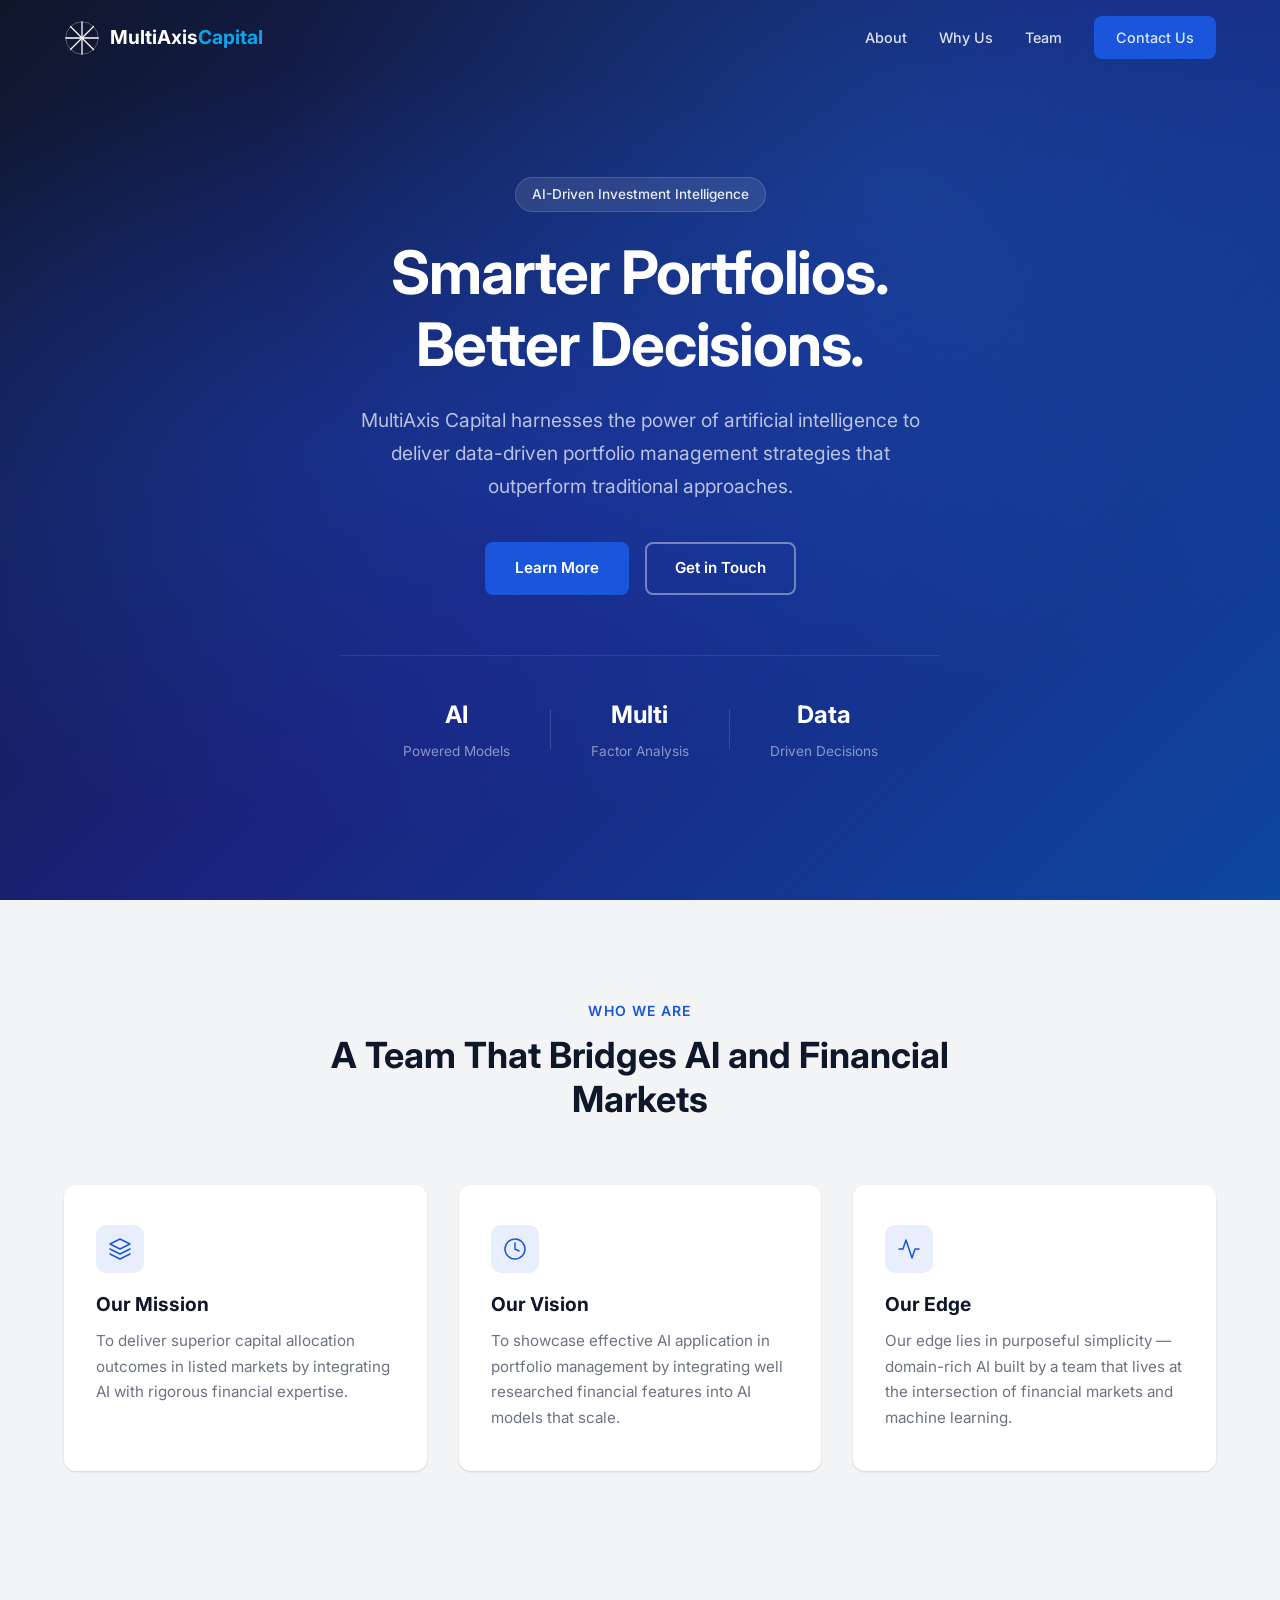
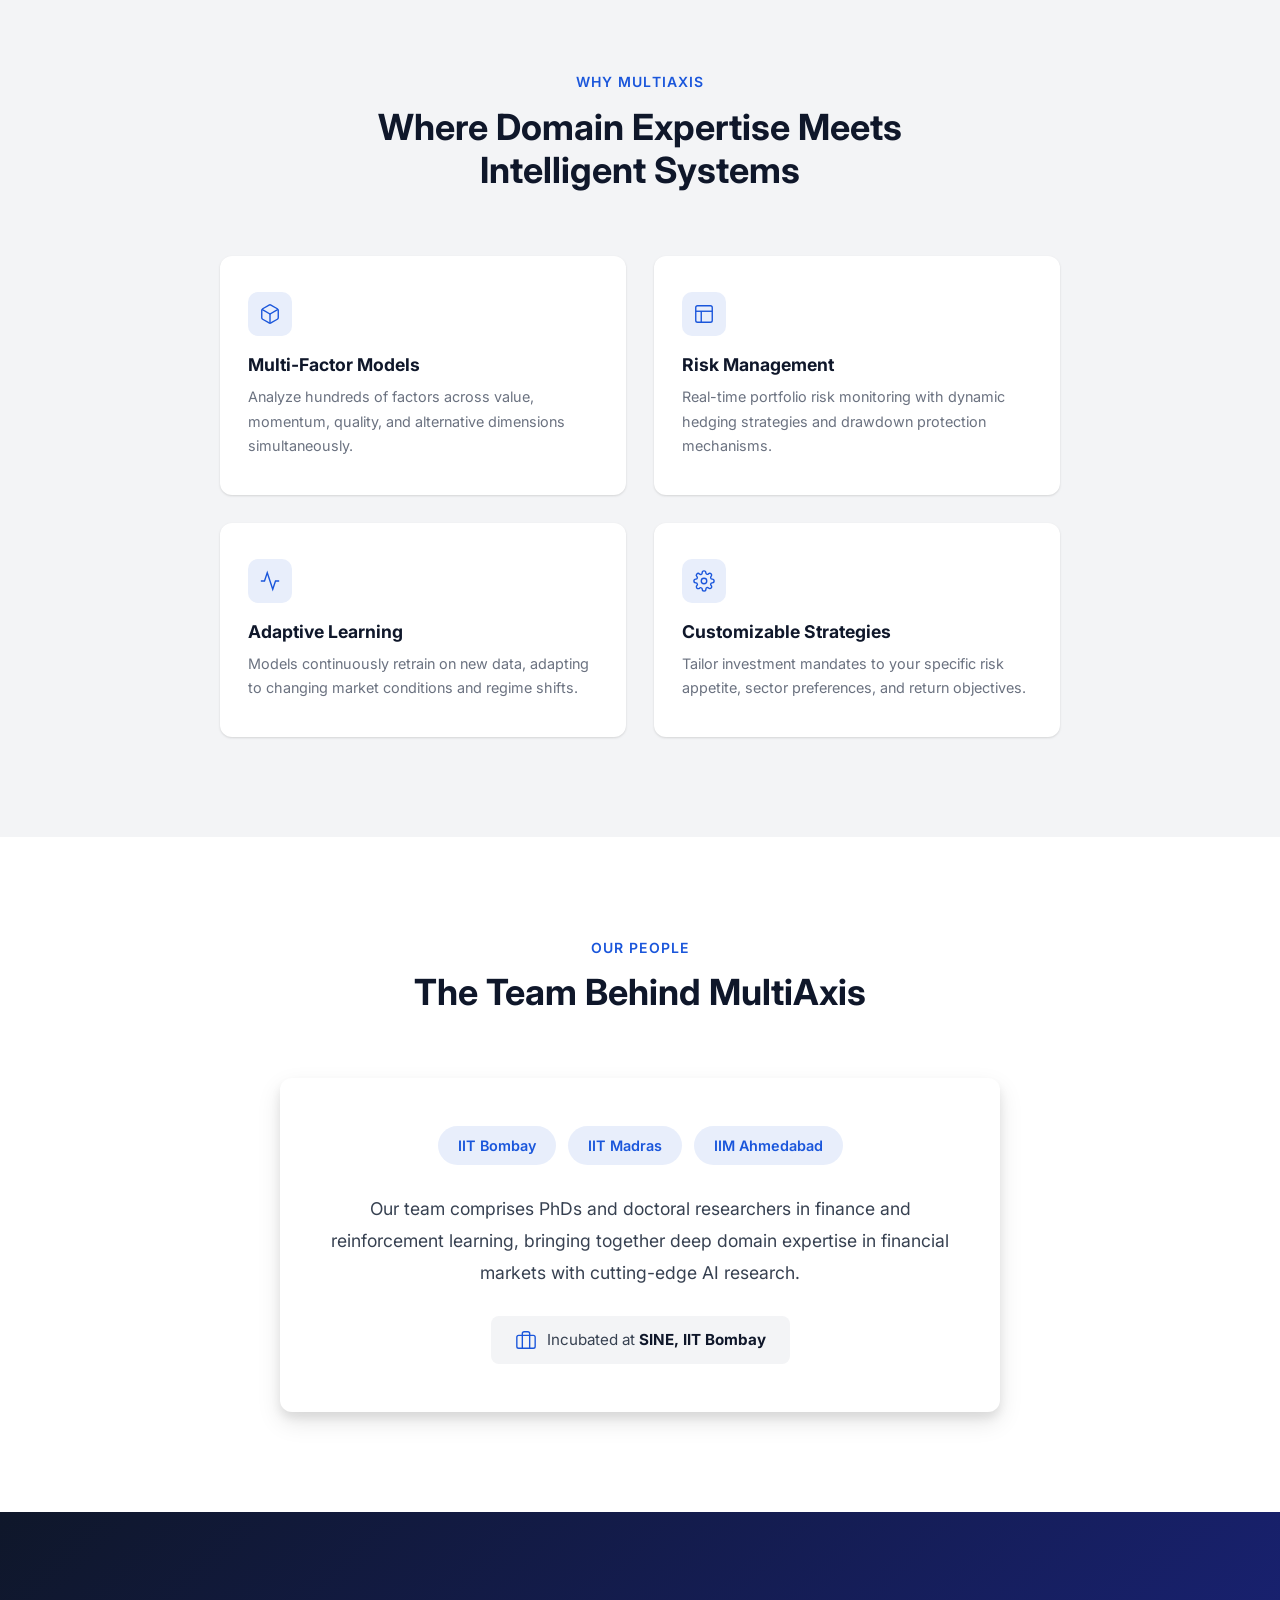
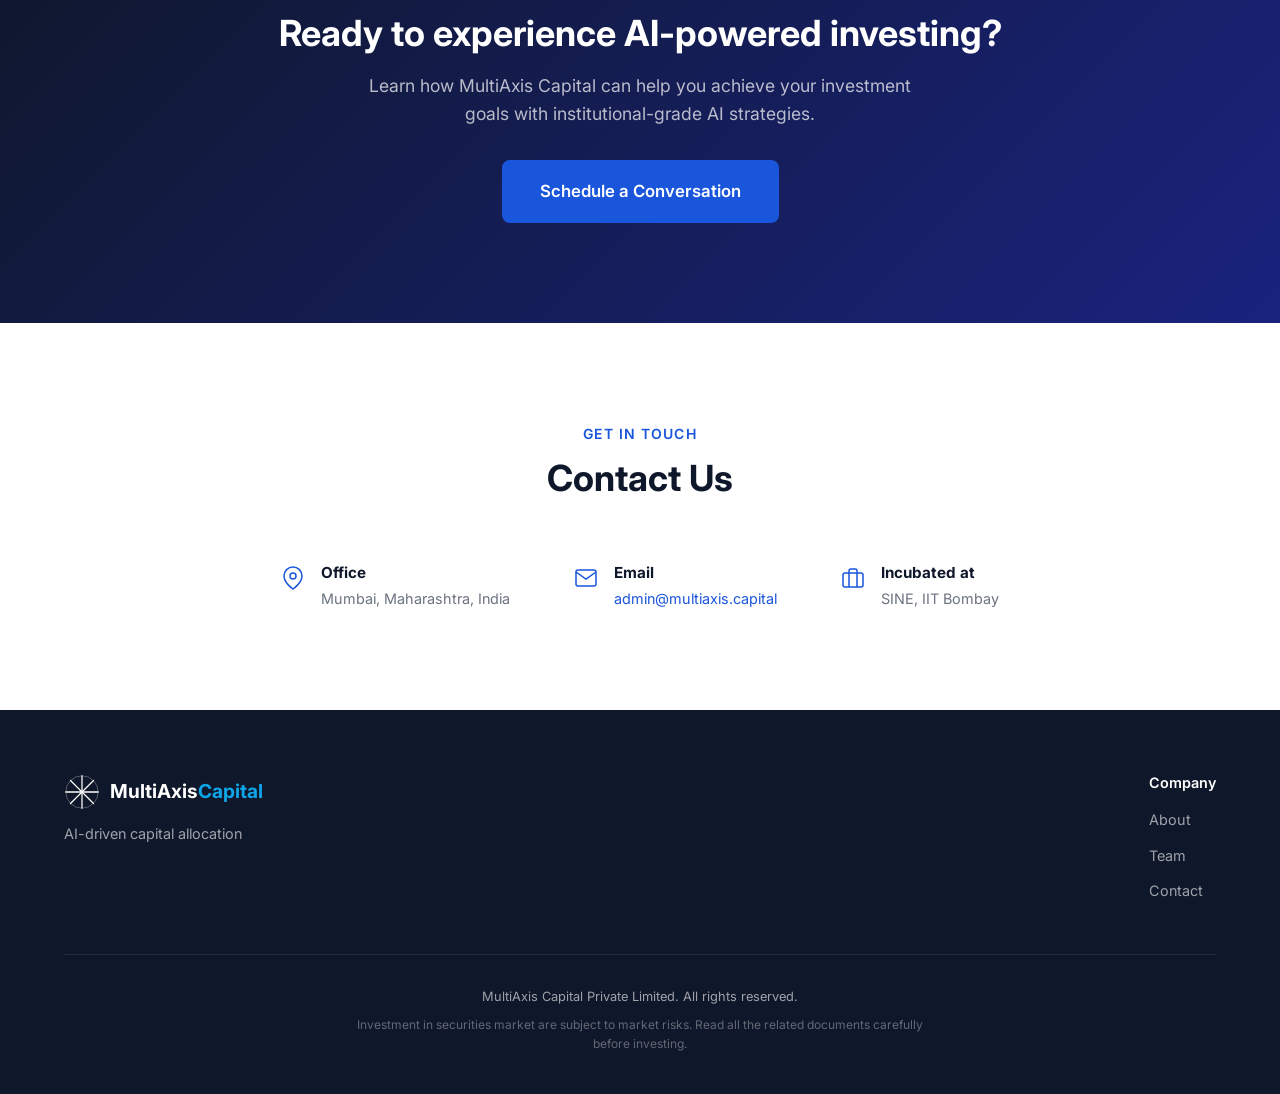
==== index.html @ f328f7ac "Replace M logo icon with axis circle SVG matching company logo" ====
<!DOCTYPE html>
<html lang="en">
<head>
  <meta charset="UTF-8">
  <meta name="viewport" content="width=device-width, initial-scale=1.0">
  <title>MultiAxis Capital | AI-Powered Portfolio Management</title>
  <meta name="description" content="MultiAxis Capital Private Limited - Leveraging artificial intelligence for smarter portfolio management decisions.">
  <link rel="stylesheet" href="styles.css">
  <link rel="preconnect" href="https://fonts.googleapis.com">
  <link rel="preconnect" href="https://fonts.gstatic.com" crossorigin>
  <link href="https://fonts.googleapis.com/css2?family=Inter:wght@300;400;500;600;700&display=swap" rel="stylesheet">
</head>
<body>

  <!-- Navigation -->
  <nav class="navbar" id="navbar">
    <div class="container nav-container">
      <a href="#" class="logo">
        <span class="logo-icon"><svg viewBox="0 0 100 100" xmlns="http://www.w3.org/2000/svg"><circle cx="50" cy="50" r="45" fill="none" stroke="currentColor" stroke-width="2" opacity="0.4"/><line x1="50" y1="5" x2="50" y2="95" stroke="currentColor" stroke-width="3.5" stroke-linecap="round"/><line x1="5" y1="50" x2="95" y2="50" stroke="currentColor" stroke-width="3.5" stroke-linecap="round"/><line x1="18" y1="18" x2="82" y2="82" stroke="currentColor" stroke-width="3.5" stroke-linecap="round"/><line x1="82" y1="18" x2="18" y2="82" stroke="currentColor" stroke-width="3.5" stroke-linecap="round"/></svg></span>
        <span class="logo-text">MultiAxis<span class="logo-accent">Capital</span></span>
      </a>
      <ul class="nav-links" id="nav-links">
        <li><a href="#about">About</a></li>
        <li><a href="#features">Why Us</a></li>
        <li><a href="#team">Team</a></li>
        <li><a href="#contact" class="btn btn-nav">Contact Us</a></li>
      </ul>
      <button class="mobile-toggle" id="mobile-toggle" aria-label="Toggle menu">
        <span></span><span></span><span></span>
      </button>
    </div>
  </nav>

  <!-- Hero Section -->
  <header class="hero">
    <div class="hero-bg"></div>
    <div class="container hero-content">
      <p class="hero-tag">AI-Driven Investment Intelligence</p>
      <h1>Smarter Portfolios.<br>Better Decisions.</h1>
      <p class="hero-subtitle">MultiAxis Capital harnesses the power of artificial intelligence to deliver data-driven portfolio management strategies that outperform traditional approaches.</p>
      <div class="hero-actions">
        <a href="#about" class="btn btn-primary">Learn More</a>
        <a href="#contact" class="btn btn-outline">Get in Touch</a>
      </div>
      <div class="hero-stats">
        <div class="stat">
          <span class="stat-value">AI</span>
          <span class="stat-label">Powered Models</span>
        </div>
        <div class="stat-divider"></div>
        <div class="stat">
          <span class="stat-value">Multi</span>
          <span class="stat-label">Factor Analysis</span>
        </div>
        <div class="stat-divider"></div>
        <div class="stat">
          <span class="stat-value">Data</span>
          <span class="stat-label">Driven Decisions</span>
        </div>
      </div>
    </div>
  </header>

  <!-- About Section -->
  <section class="section about" id="about">
    <div class="container">
      <div class="section-header">
        <p class="section-tag">Who We Are</p>
        <h2>A Team That Bridges AI and Financial Markets</h2>
      </div>
      <div class="about-grid">
        <div class="about-card">
          <div class="about-icon">
            <svg viewBox="0 0 24 24" fill="none" stroke="currentColor" stroke-width="1.5" stroke-linecap="round" stroke-linejoin="round"><path d="M12 2L2 7l10 5 10-5-10-5z"/><path d="M2 17l10 5 10-5"/><path d="M2 12l10 5 10-5"/></svg>
          </div>
          <h3>Our Mission</h3>
          <p>To deliver superior capital allocation outcomes in listed markets by integrating AI with rigorous financial expertise.</p>
        </div>
        <div class="about-card">
          <div class="about-icon">
            <svg viewBox="0 0 24 24" fill="none" stroke="currentColor" stroke-width="1.5" stroke-linecap="round" stroke-linejoin="round"><circle cx="12" cy="12" r="10"/><path d="M12 6v6l4 2"/></svg>
          </div>
          <h3>Our Vision</h3>
          <p>To showcase effective AI application in portfolio management by integrating well researched financial features into AI models that scale.</p>
        </div>
        <div class="about-card">
          <div class="about-icon">
            <svg viewBox="0 0 24 24" fill="none" stroke="currentColor" stroke-width="1.5" stroke-linecap="round" stroke-linejoin="round"><path d="M22 12h-4l-3 9L9 3l-3 9H2"/></svg>
          </div>
          <h3>Our Edge</h3>
          <p>Our edge lies in purposeful simplicity — domain-rich AI built by a team that lives at the intersection of financial markets and machine learning.</p>
        </div>
      </div>
    </div>
  </section>


  <!-- Features Section -->
  <section class="section features" id="features">
    <div class="container">
      <div class="section-header">
        <p class="section-tag">Why MultiAxis</p>
        <h2>Where Domain Expertise Meets Intelligent Systems</h2>
      </div>
      <div class="features-grid">
        <div class="feature-card">
          <div class="feature-icon">
            <svg viewBox="0 0 24 24" fill="none" stroke="currentColor" stroke-width="1.5"><path d="M21 16V8a2 2 0 00-1-1.73l-7-4a2 2 0 00-2 0l-7 4A2 2 0 003 8v8a2 2 0 001 1.73l7 4a2 2 0 002 0l7-4A2 2 0 0021 16z"/><polyline points="3.27 6.96 12 12.01 20.73 6.96"/><line x1="12" y1="22.08" x2="12" y2="12"/></svg>
          </div>
          <h3>Multi-Factor Models</h3>
          <p>Analyze hundreds of factors across value, momentum, quality, and alternative dimensions simultaneously.</p>
        </div>
        <div class="feature-card">
          <div class="feature-icon">
            <svg viewBox="0 0 24 24" fill="none" stroke="currentColor" stroke-width="1.5"><rect x="3" y="3" width="18" height="18" rx="2" ry="2"/><line x1="3" y1="9" x2="21" y2="9"/><line x1="9" y1="21" x2="9" y2="9"/></svg>
          </div>
          <h3>Risk Management</h3>
          <p>Real-time portfolio risk monitoring with dynamic hedging strategies and drawdown protection mechanisms.</p>
        </div>
        <div class="feature-card">
          <div class="feature-icon">
            <svg viewBox="0 0 24 24" fill="none" stroke="currentColor" stroke-width="1.5"><polyline points="22 12 18 12 15 21 9 3 6 12 2 12"/></svg>
          </div>
          <h3>Adaptive Learning</h3>
          <p>Models continuously retrain on new data, adapting to changing market conditions and regime shifts.</p>
        </div>
        <div class="feature-card">
          <div class="feature-icon">
            <svg viewBox="0 0 24 24" fill="none" stroke="currentColor" stroke-width="1.5"><circle cx="12" cy="12" r="3"/><path d="M19.4 15a1.65 1.65 0 00.33 1.82l.06.06a2 2 0 010 2.83 2 2 0 01-2.83 0l-.06-.06a1.65 1.65 0 00-1.82-.33 1.65 1.65 0 00-1 1.51V21a2 2 0 01-4 0v-.09A1.65 1.65 0 009 19.4a1.65 1.65 0 00-1.82.33l-.06.06a2 2 0 01-2.83 0 2 2 0 010-2.83l.06-.06A1.65 1.65 0 004.68 15a1.65 1.65 0 00-1.51-1H3a2 2 0 010-4h.09A1.65 1.65 0 004.6 9a1.65 1.65 0 00-.33-1.82l-.06-.06a2 2 0 012.83-2.83l.06.06A1.65 1.65 0 009 4.68a1.65 1.65 0 001-1.51V3a2 2 0 014 0v.09a1.65 1.65 0 001 1.51 1.65 1.65 0 001.82-.33l.06-.06a2 2 0 012.83 2.83l-.06.06A1.65 1.65 0 0019.4 9a1.65 1.65 0 001.51 1H21a2 2 0 010 4h-.09a1.65 1.65 0 00-1.51 1z"/></svg>
          </div>
          <h3>Customizable Strategies</h3>
          <p>Tailor investment mandates to your specific risk appetite, sector preferences, and return objectives.</p>
        </div>
      </div>
    </div>
  </section>

  <!-- Team Section -->
  <section class="section team" id="team">
    <div class="container">
      <div class="section-header">
        <p class="section-tag">Our People</p>
        <h2>The Team Behind MultiAxis</h2>
      </div>
      <div class="team-summary">
        <div class="team-summary-card">
          <div class="team-badges">
            <span class="badge">IIT Bombay</span>
            <span class="badge">IIT Madras</span>
            <span class="badge">IIM Ahmedabad</span>
          </div>
          <p class="team-summary-text">Our team comprises PhDs and doctoral researchers in finance and reinforcement learning, bringing together deep domain expertise in financial markets with cutting-edge AI research.</p>
          <div class="team-incubation">
            <svg viewBox="0 0 24 24" fill="none" stroke="currentColor" stroke-width="1.5" stroke-linecap="round" stroke-linejoin="round"><rect x="2" y="7" width="20" height="14" rx="2" ry="2"/><path d="M16 21V5a2 2 0 00-2-2h-4a2 2 0 00-2 2v16"/></svg>
            <span>Incubated at <strong>SINE, IIT Bombay</strong></span>
          </div>
        </div>
      </div>
    </div>
  </section>

  <!-- CTA Section -->
  <section class="section cta">
    <div class="container">
      <div class="cta-content">
        <h2>Ready to experience AI-powered investing?</h2>
        <p>Learn how MultiAxis Capital can help you achieve your investment goals with institutional-grade AI strategies.</p>
        <a href="#contact" class="btn btn-primary btn-lg">Schedule a Conversation</a>
      </div>
    </div>
  </section>

  <!-- Contact Section -->
  <section class="section contact" id="contact">
    <div class="container">
      <div class="section-header">
        <p class="section-tag">Get in Touch</p>
        <h2>Contact Us</h2>
      </div>
      <div class="contact-info-centered">
          <div class="contact-item">
            <svg viewBox="0 0 24 24" fill="none" stroke="currentColor" stroke-width="1.5"><path d="M21 10c0 7-9 13-9 13s-9-6-9-13a9 9 0 0118 0z"/><circle cx="12" cy="10" r="3"/></svg>
            <div>
              <h4>Office</h4>
              <p>Mumbai, Maharashtra, India</p>
            </div>
          </div>
          <div class="contact-item">
            <svg viewBox="0 0 24 24" fill="none" stroke="currentColor" stroke-width="1.5"><path d="M4 4h16c1.1 0 2 .9 2 2v12c0 1.1-.9 2-2 2H4c-1.1 0-2-.9-2-2V6c0-1.1.9-2 2-2z"/><polyline points="22,6 12,13 2,6"/></svg>
            <div>
              <h4>Email</h4>
              <p><a href="mailto:admin@multiaxis.capital">admin@multiaxis.capital</a></p>
            </div>
          </div>
          <div class="contact-item">
            <svg viewBox="0 0 24 24" fill="none" stroke="currentColor" stroke-width="1.5"><rect x="2" y="7" width="20" height="14" rx="2" ry="2"/><path d="M16 21V5a2 2 0 00-2-2h-4a2 2 0 00-2 2v16"/></svg>
            <div>
              <h4>Incubated at</h4>
              <p>SINE, IIT Bombay</p>
            </div>
          </div>
      </div>
    </div>
  </section>

  <!-- Footer -->
  <footer class="footer">
    <div class="container">
      <div class="footer-top">
        <div class="footer-brand">
          <a href="#" class="logo">
            <span class="logo-icon"><svg viewBox="0 0 100 100" xmlns="http://www.w3.org/2000/svg"><circle cx="50" cy="50" r="45" fill="none" stroke="currentColor" stroke-width="2" opacity="0.4"/><line x1="50" y1="5" x2="50" y2="95" stroke="currentColor" stroke-width="3.5" stroke-linecap="round"/><line x1="5" y1="50" x2="95" y2="50" stroke="currentColor" stroke-width="3.5" stroke-linecap="round"/><line x1="18" y1="18" x2="82" y2="82" stroke="currentColor" stroke-width="3.5" stroke-linecap="round"/><line x1="82" y1="18" x2="18" y2="82" stroke="currentColor" stroke-width="3.5" stroke-linecap="round"/></svg></span>
            <span class="logo-text">MultiAxis<span class="logo-accent">Capital</span></span>
          </a>
          <p>AI-driven capital allocation</p>
        </div>
        <div class="footer-links">
          <div class="footer-col">
            <h4>Company</h4>
            <ul>
              <li><a href="#about">About</a></li>
              <li><a href="#team">Team</a></li>
              <li><a href="#contact">Contact</a></li>
            </ul>
          </div>
        </div>
      </div>
      <div class="footer-bottom">
        <p>MultiAxis Capital Private Limited. All rights reserved.</p>
        <p class="disclaimer">Investment in securities market are subject to market risks. Read all the related documents carefully before investing.</p>
      </div>
    </div>
  </footer>

  <script src="script.js"></script>
</body>
</html>
---- styles.css ----
/* ===== Reset & Base ===== */
*, *::before, *::after {
  margin: 0;
  padding: 0;
  box-sizing: border-box;
}

:root {
  --primary: #1a56db;
  --primary-dark: #1240a8;
  --primary-light: #e8eefb;
  --accent: #0ea5e9;
  --dark: #0f172a;
  --dark-2: #1e293b;
  --gray-900: #111827;
  --gray-700: #374151;
  --gray-500: #6b7280;
  --gray-300: #d1d5db;
  --gray-100: #f3f4f6;
  --white: #ffffff;
  --font: 'Inter', -apple-system, BlinkMacSystemFont, sans-serif;
  --radius: 12px;
  --radius-sm: 8px;
  --shadow: 0 1px 3px rgba(0,0,0,0.08), 0 1px 2px rgba(0,0,0,0.06);
  --shadow-md: 0 4px 6px rgba(0,0,0,0.07), 0 2px 4px rgba(0,0,0,0.06);
  --shadow-lg: 0 10px 25px rgba(0,0,0,0.1), 0 6px 10px rgba(0,0,0,0.08);
  --transition: 0.3s ease;
}

html {
  scroll-behavior: smooth;
  scroll-padding-top: 80px;
}

body {
  font-family: var(--font);
  color: var(--gray-700);
  line-height: 1.6;
  background: var(--white);
  -webkit-font-smoothing: antialiased;
}

h1, h2, h3, h4 {
  color: var(--dark);
  line-height: 1.2;
  font-weight: 700;
}

a {
  text-decoration: none;
  color: inherit;
}

img {
  max-width: 100%;
  display: block;
}

/* ===== Layout ===== */
.container {
  max-width: 1200px;
  margin: 0 auto;
  padding: 0 24px;
}

.section {
  padding: 100px 0;
}

.section-header {
  text-align: center;
  max-width: 640px;
  margin: 0 auto 64px;
}

.section-tag {
  font-size: 0.875rem;
  font-weight: 600;
  color: var(--primary);
  text-transform: uppercase;
  letter-spacing: 0.08em;
  margin-bottom: 12px;
}

.section-header h2 {
  font-size: 2.25rem;
  margin-bottom: 16px;
}

.section-desc {
  color: var(--gray-500);
  font-size: 1.1rem;
}

/* ===== Buttons ===== */
.btn {
  display: inline-flex;
  align-items: center;
  justify-content: center;
  padding: 12px 28px;
  font-size: 0.95rem;
  font-weight: 600;
  border-radius: var(--radius-sm);
  border: 2px solid transparent;
  cursor: pointer;
  transition: var(--transition);
  font-family: var(--font);
}

.btn-primary {
  background: var(--primary);
  color: var(--white);
  border-color: var(--primary);
}

.btn-primary:hover {
  background: var(--primary-dark);
  border-color: var(--primary-dark);
  transform: translateY(-1px);
  box-shadow: var(--shadow-md);
}

.btn-outline {
  background: transparent;
  color: var(--white);
  border-color: rgba(255,255,255,0.4);
}

.btn-outline:hover {
  background: rgba(255,255,255,0.1);
  border-color: var(--white);
}

.btn-nav {
  padding: 8px 20px;
  background: var(--primary);
  color: var(--white);
  border-radius: var(--radius-sm);
}

.btn-nav:hover {
  background: var(--primary-dark);
}

.btn-lg {
  padding: 16px 36px;
  font-size: 1.05rem;
}

.btn-full {
  width: 100%;
}

/* ===== Navbar ===== */
.navbar {
  position: fixed;
  top: 0;
  left: 0;
  right: 0;
  z-index: 1000;
  padding: 16px 0;
  transition: var(--transition);
  background: transparent;
}

.navbar.scrolled {
  background: rgba(255,255,255,0.95);
  backdrop-filter: blur(12px);
  box-shadow: var(--shadow);
  padding: 12px 0;
}

.nav-container {
  display: flex;
  align-items: center;
  justify-content: space-between;
}

.logo {
  display: flex;
  align-items: center;
  gap: 10px;
  font-weight: 700;
  font-size: 1.2rem;
}

.logo-icon {
  display: flex;
  align-items: center;
  justify-content: center;
  width: 36px;
  height: 36px;
  color: var(--white);
}

.logo-icon svg {
  width: 100%;
  height: 100%;
}

.logo-text {
  color: var(--white);
}

.logo-accent {
  color: var(--accent);
}

.navbar.scrolled .logo-text {
  color: var(--dark);
}

.nav-links {
  display: flex;
  align-items: center;
  list-style: none;
  gap: 32px;
}

.nav-links a {
  font-size: 0.9rem;
  font-weight: 500;
  color: rgba(255,255,255,0.85);
  transition: var(--transition);
}

.nav-links a:hover {
  color: var(--white);
}

.navbar.scrolled .nav-links a {
  color: var(--gray-700);
}

.navbar.scrolled .nav-links a:hover {
  color: var(--dark);
}

.navbar.scrolled .nav-links .btn-nav {
  color: var(--white);
}

.mobile-toggle {
  display: none;
  flex-direction: column;
  gap: 5px;
  background: none;
  border: none;
  cursor: pointer;
  padding: 4px;
}

.mobile-toggle span {
  display: block;
  width: 24px;
  height: 2px;
  background: var(--white);
  border-radius: 2px;
  transition: var(--transition);
}

.navbar.scrolled .mobile-toggle span {
  background: var(--dark);
}

/* ===== Hero ===== */
.hero {
  position: relative;
  min-height: 100vh;
  display: flex;
  align-items: center;
  padding: 120px 0 80px;
  overflow: hidden;
}

.hero-bg {
  position: absolute;
  inset: 0;
  background: linear-gradient(135deg, var(--dark) 0%, #1a237e 50%, #0d47a1 100%);
  z-index: -2;
}

.hero-bg::after {
  content: '';
  position: absolute;
  inset: 0;
  background: radial-gradient(ellipse at 30% 50%, rgba(26,86,219,0.3) 0%, transparent 60%),
              radial-gradient(ellipse at 70% 20%, rgba(14,165,233,0.2) 0%, transparent 50%);
}

.hero-content {
  position: relative;
  text-align: center;
  max-width: 800px;
  margin: 0 auto;
}

.hero-tag {
  display: inline-block;
  padding: 6px 16px;
  background: rgba(255,255,255,0.1);
  border: 1px solid rgba(255,255,255,0.15);
  border-radius: 999px;
  font-size: 0.85rem;
  font-weight: 500;
  color: rgba(255,255,255,0.9);
  margin-bottom: 24px;
  backdrop-filter: blur(4px);
}

.hero h1 {
  font-size: 3.75rem;
  color: var(--white);
  margin-bottom: 24px;
  letter-spacing: -0.02em;
}

.hero-subtitle {
  font-size: 1.2rem;
  color: rgba(255,255,255,0.7);
  max-width: 600px;
  margin: 0 auto 40px;
  line-height: 1.7;
}

.hero-actions {
  display: flex;
  gap: 16px;
  justify-content: center;
  margin-bottom: 60px;
}

.hero-stats {
  display: flex;
  align-items: center;
  justify-content: center;
  gap: 40px;
  padding-top: 40px;
  border-top: 1px solid rgba(255,255,255,0.1);
}

.stat {
  text-align: center;
}

.stat-value {
  display: block;
  font-size: 1.5rem;
  font-weight: 700;
  color: var(--white);
  margin-bottom: 4px;
}

.stat-label {
  font-size: 0.85rem;
  color: rgba(255,255,255,0.5);
}

.stat-divider {
  width: 1px;
  height: 40px;
  background: rgba(255,255,255,0.15);
}

/* ===== About ===== */
.about {
  background: var(--gray-100);
}

.about-grid {
  display: grid;
  grid-template-columns: repeat(3, 1fr);
  gap: 32px;
}

.about-card {
  background: var(--white);
  padding: 40px 32px;
  border-radius: var(--radius);
  box-shadow: var(--shadow);
  transition: var(--transition);
}

.about-card:hover {
  transform: translateY(-4px);
  box-shadow: var(--shadow-lg);
}

.about-icon {
  width: 48px;
  height: 48px;
  display: flex;
  align-items: center;
  justify-content: center;
  background: var(--primary-light);
  border-radius: 10px;
  margin-bottom: 20px;
}

.about-icon svg {
  width: 24px;
  height: 24px;
  color: var(--primary);
}

.about-card h3 {
  font-size: 1.2rem;
  margin-bottom: 12px;
}

.about-card p {
  color: var(--gray-500);
  font-size: 0.95rem;
  line-height: 1.7;
}

/* ===== Approach ===== */
.approach-steps {
  max-width: 720px;
  margin: 0 auto;
  display: flex;
  flex-direction: column;
  gap: 0;
}

.step {
  display: flex;
  gap: 32px;
  padding: 32px 0;
  border-bottom: 1px solid var(--gray-300);
  align-items: flex-start;
}

.step:last-child {
  border-bottom: none;
}

.step-number {
  font-size: 2.5rem;
  font-weight: 800;
  color: var(--primary-light);
  line-height: 1;
  min-width: 64px;
}

.step-content h3 {
  font-size: 1.2rem;
  margin-bottom: 8px;
}

.step-content p {
  color: var(--gray-500);
  font-size: 0.95rem;
  line-height: 1.7;
}

/* ===== Features ===== */
.features {
  background: var(--gray-100);
}

.features-grid {
  display: grid;
  grid-template-columns: repeat(2, 1fr);
  gap: 28px;
  max-width: 840px;
  margin: 0 auto;
}

.feature-card {
  background: var(--white);
  padding: 36px 28px;
  border-radius: var(--radius);
  box-shadow: var(--shadow);
  transition: var(--transition);
}

.feature-card:hover {
  transform: translateY(-4px);
  box-shadow: var(--shadow-lg);
}

.feature-icon {
  width: 44px;
  height: 44px;
  display: flex;
  align-items: center;
  justify-content: center;
  background: var(--primary-light);
  border-radius: 10px;
  margin-bottom: 18px;
}

.feature-icon svg {
  width: 22px;
  height: 22px;
  color: var(--primary);
}

.feature-card h3 {
  font-size: 1.1rem;
  margin-bottom: 10px;
}

.feature-card p {
  color: var(--gray-500);
  font-size: 0.9rem;
  line-height: 1.7;
}

/* ===== Team ===== */
.team-summary {
  max-width: 720px;
  margin: 0 auto;
}

.team-summary-card {
  background: var(--white);
  padding: 48px 40px;
  border-radius: var(--radius);
  box-shadow: var(--shadow-lg);
  text-align: center;
}

.team-badges {
  display: flex;
  justify-content: center;
  flex-wrap: wrap;
  gap: 12px;
  margin-bottom: 28px;
}

.badge {
  display: inline-block;
  padding: 8px 20px;
  background: var(--primary-light);
  color: var(--primary);
  font-size: 0.9rem;
  font-weight: 600;
  border-radius: 999px;
}

.team-summary-text {
  color: var(--gray-700);
  font-size: 1.1rem;
  line-height: 1.8;
  margin-bottom: 28px;
}

.team-incubation {
  display: inline-flex;
  align-items: center;
  gap: 10px;
  padding: 12px 24px;
  background: var(--gray-100);
  border-radius: var(--radius-sm);
  font-size: 0.95rem;
  color: var(--gray-700);
}

.team-incubation svg {
  width: 22px;
  height: 22px;
  color: var(--primary);
  flex-shrink: 0;
}

.team-incubation strong {
  color: var(--dark);
}

/* ===== CTA ===== */
.cta {
  background: linear-gradient(135deg, var(--dark) 0%, #1a237e 100%);
  text-align: center;
}

.cta-content h2 {
  color: var(--white);
  font-size: 2.25rem;
  margin-bottom: 16px;
}

.cta-content p {
  color: rgba(255,255,255,0.7);
  font-size: 1.1rem;
  max-width: 560px;
  margin: 0 auto 32px;
}

/* ===== Contact ===== */
.contact-info-centered {
  display: flex;
  justify-content: center;
  gap: 64px;
  flex-wrap: wrap;
}

.contact-item {
  display: flex;
  gap: 16px;
  align-items: flex-start;
}

.contact-item svg {
  width: 24px;
  height: 24px;
  color: var(--primary);
  flex-shrink: 0;
  margin-top: 2px;
}

.contact-item h4 {
  font-size: 0.95rem;
  margin-bottom: 4px;
}

.contact-item p {
  color: var(--gray-500);
  font-size: 0.9rem;
}

.contact-item a {
  color: var(--primary);
  transition: var(--transition);
}

.contact-item a:hover {
  color: var(--primary-dark);
}

/* ===== Footer ===== */
.footer {
  background: var(--dark);
  color: rgba(255,255,255,0.6);
  padding: 64px 0 32px;
}

.footer-top {
  display: flex;
  justify-content: space-between;
  padding-bottom: 40px;
  border-bottom: 1px solid rgba(255,255,255,0.08);
  margin-bottom: 32px;
}

.footer-brand {
  max-width: 320px;
}

.footer-brand .logo {
  margin-bottom: 12px;
}

.footer-brand p {
  font-size: 0.9rem;
  line-height: 1.6;
}

.footer-links {
  display: flex;
  gap: 64px;
}

.footer-col h4 {
  color: var(--white);
  font-size: 0.9rem;
  font-weight: 600;
  margin-bottom: 16px;
}

.footer-col ul {
  list-style: none;
}

.footer-col li {
  margin-bottom: 10px;
}

.footer-col a {
  font-size: 0.9rem;
  transition: var(--transition);
}

.footer-col a:hover {
  color: var(--white);
}

.footer-bottom {
  text-align: center;
  font-size: 0.8rem;
}

.footer-bottom p {
  margin-bottom: 8px;
}

.disclaimer {
  color: rgba(255,255,255,0.35);
  font-size: 0.75rem;
  max-width: 600px;
  margin: 0 auto;
}

/* ===== Animations ===== */
.fade-in {
  opacity: 0;
  transform: translateY(24px);
  transition: opacity 0.6s ease, transform 0.6s ease;
}

.fade-in.visible {
  opacity: 1;
  transform: translateY(0);
}

/* ===== Responsive ===== */
@media (max-width: 968px) {
  .hero h1 {
    font-size: 2.75rem;
  }

  .about-grid,
  .features-grid,
  .team-grid {
    grid-template-columns: repeat(2, 1fr);
  }

  .contact-grid {
    grid-template-columns: 1fr;
    gap: 40px;
  }
}

@media (max-width: 768px) {
  .section {
    padding: 72px 0;
  }

  .section-header {
    margin-bottom: 48px;
  }

  .section-header h2 {
    font-size: 1.8rem;
  }

  .mobile-toggle {
    display: flex;
  }

  .nav-links {
    position: fixed;
    top: 0;
    right: -100%;
    width: 280px;
    height: 100vh;
    background: var(--white);
    flex-direction: column;
    padding: 80px 32px 32px;
    gap: 0;
    box-shadow: -4px 0 20px rgba(0,0,0,0.1);
    transition: var(--transition);
  }

  .nav-links.open {
    right: 0;
  }

  .nav-links a {
    color: var(--gray-700);
    padding: 12px 0;
    display: block;
    font-size: 1rem;
  }

  .nav-links .btn-nav {
    margin-top: 16px;
    text-align: center;
    color: var(--white);
  }

  .hero {
    min-height: auto;
    padding: 140px 0 80px;
  }

  .hero h1 {
    font-size: 2.25rem;
  }

  .hero-subtitle {
    font-size: 1rem;
  }

  .hero-actions {
    flex-direction: column;
    align-items: center;
  }

  .hero-stats {
    gap: 24px;
  }

  .stat-value {
    font-size: 1.2rem;
  }

  .about-grid,
  .features-grid,
  .team-grid {
    grid-template-columns: 1fr;
  }

  .step {
    flex-direction: column;
    gap: 12px;
  }

  .contact-info-centered {
    flex-direction: column;
    align-items: center;
    gap: 32px;
  }

  .footer-top {
    flex-direction: column;
    gap: 32px;
  }

  .cta-content h2 {
    font-size: 1.75rem;
  }
}
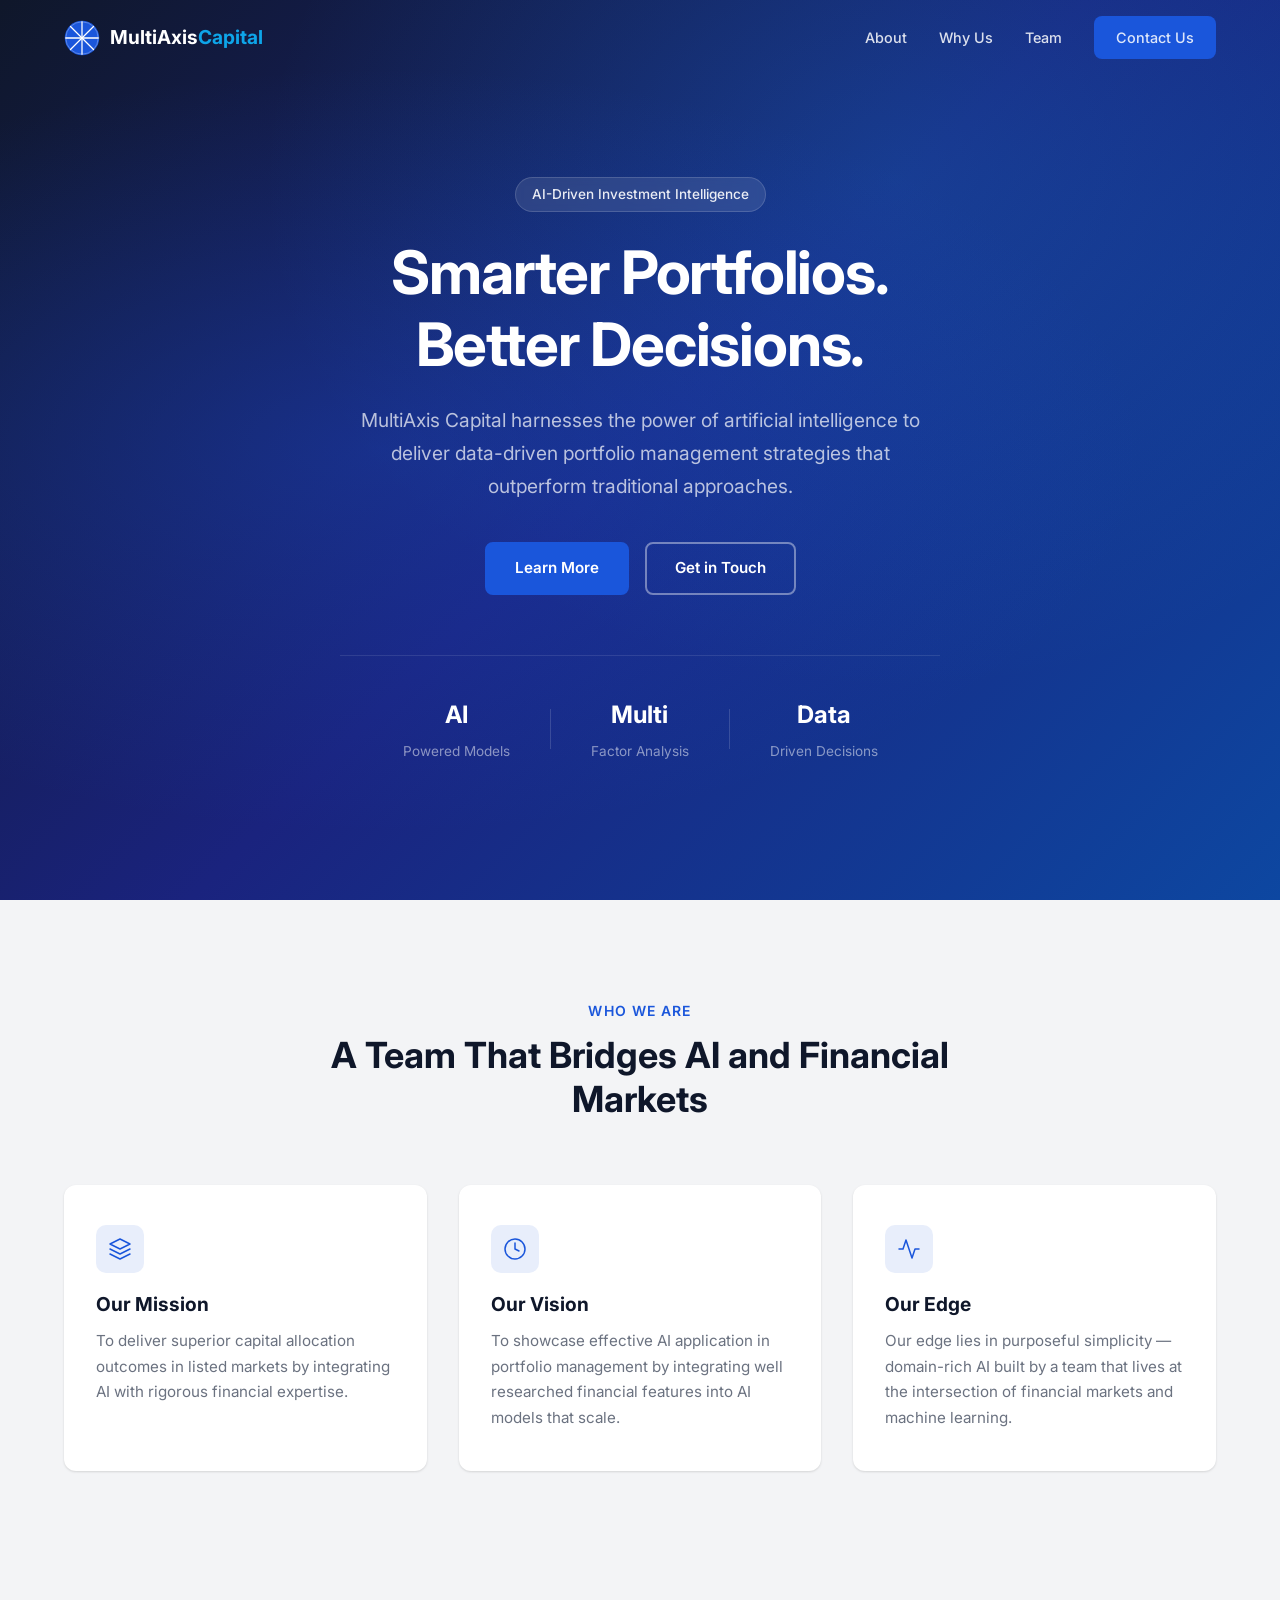
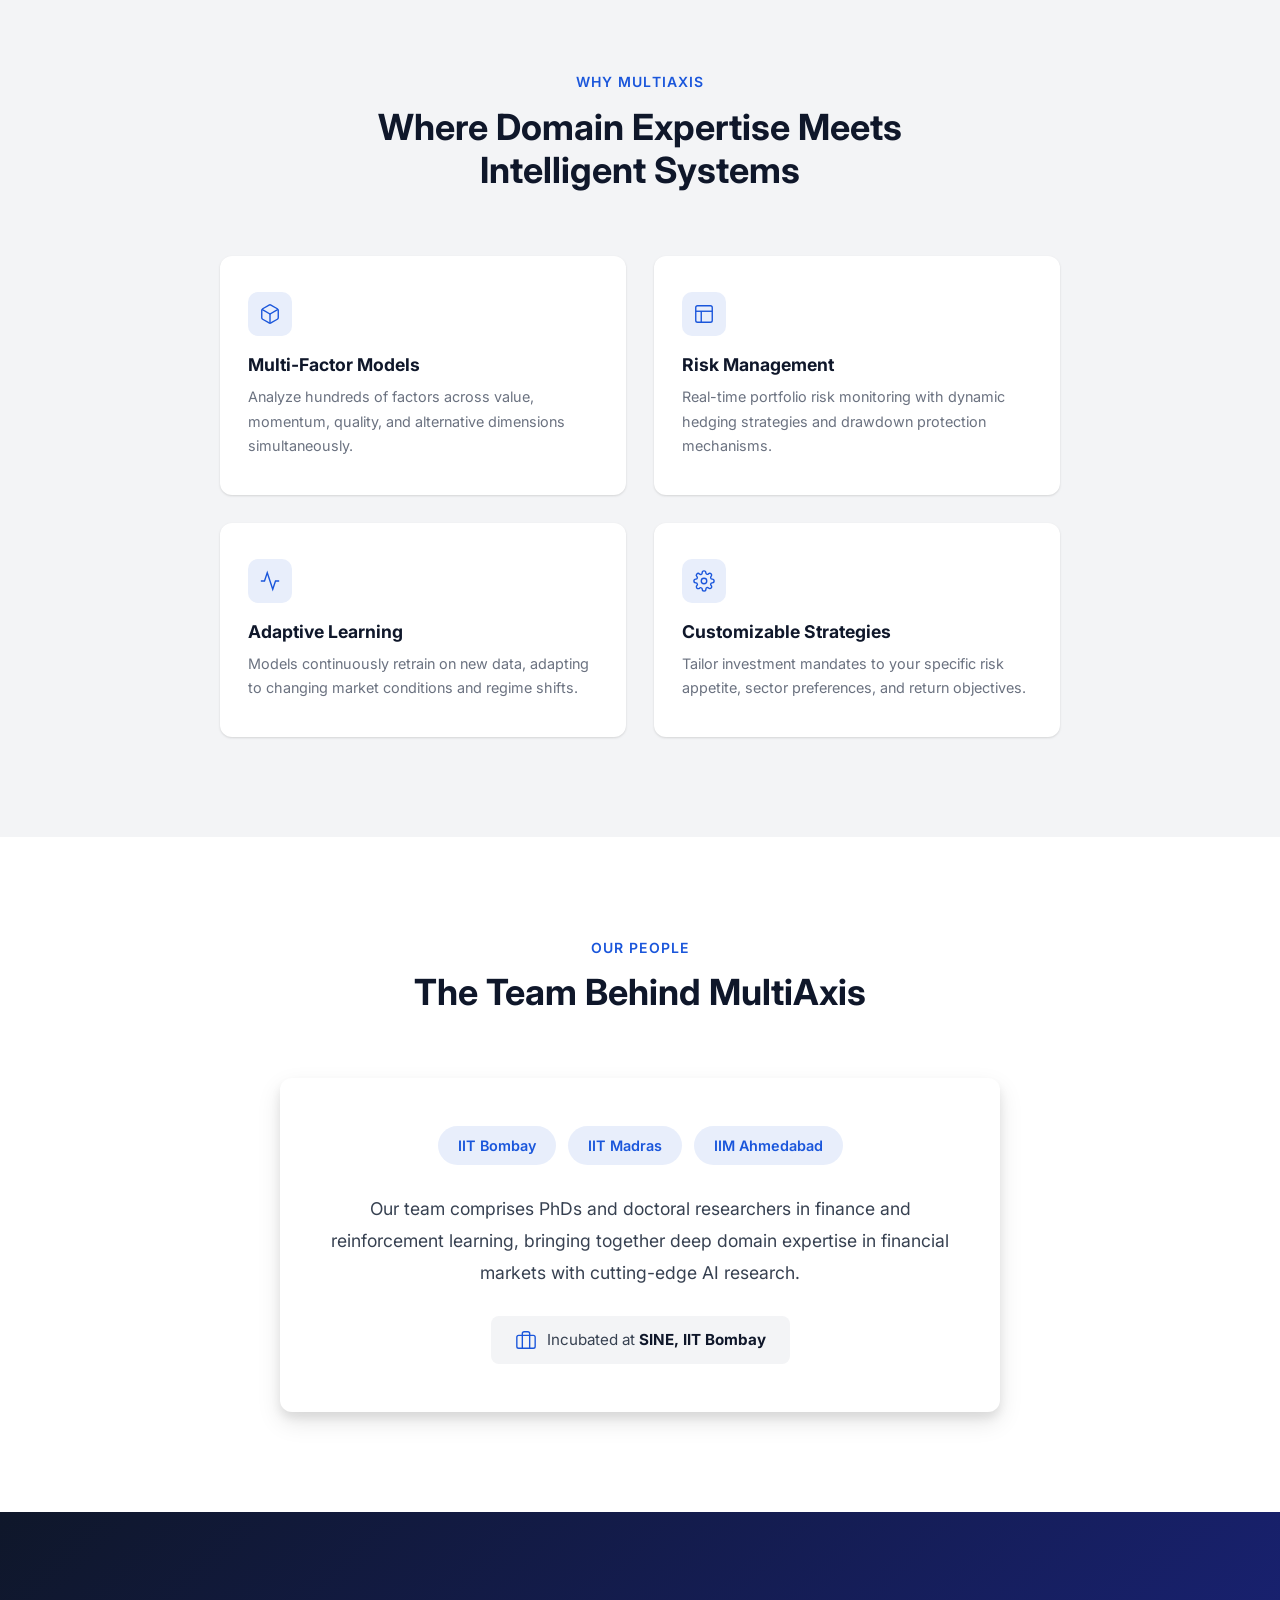
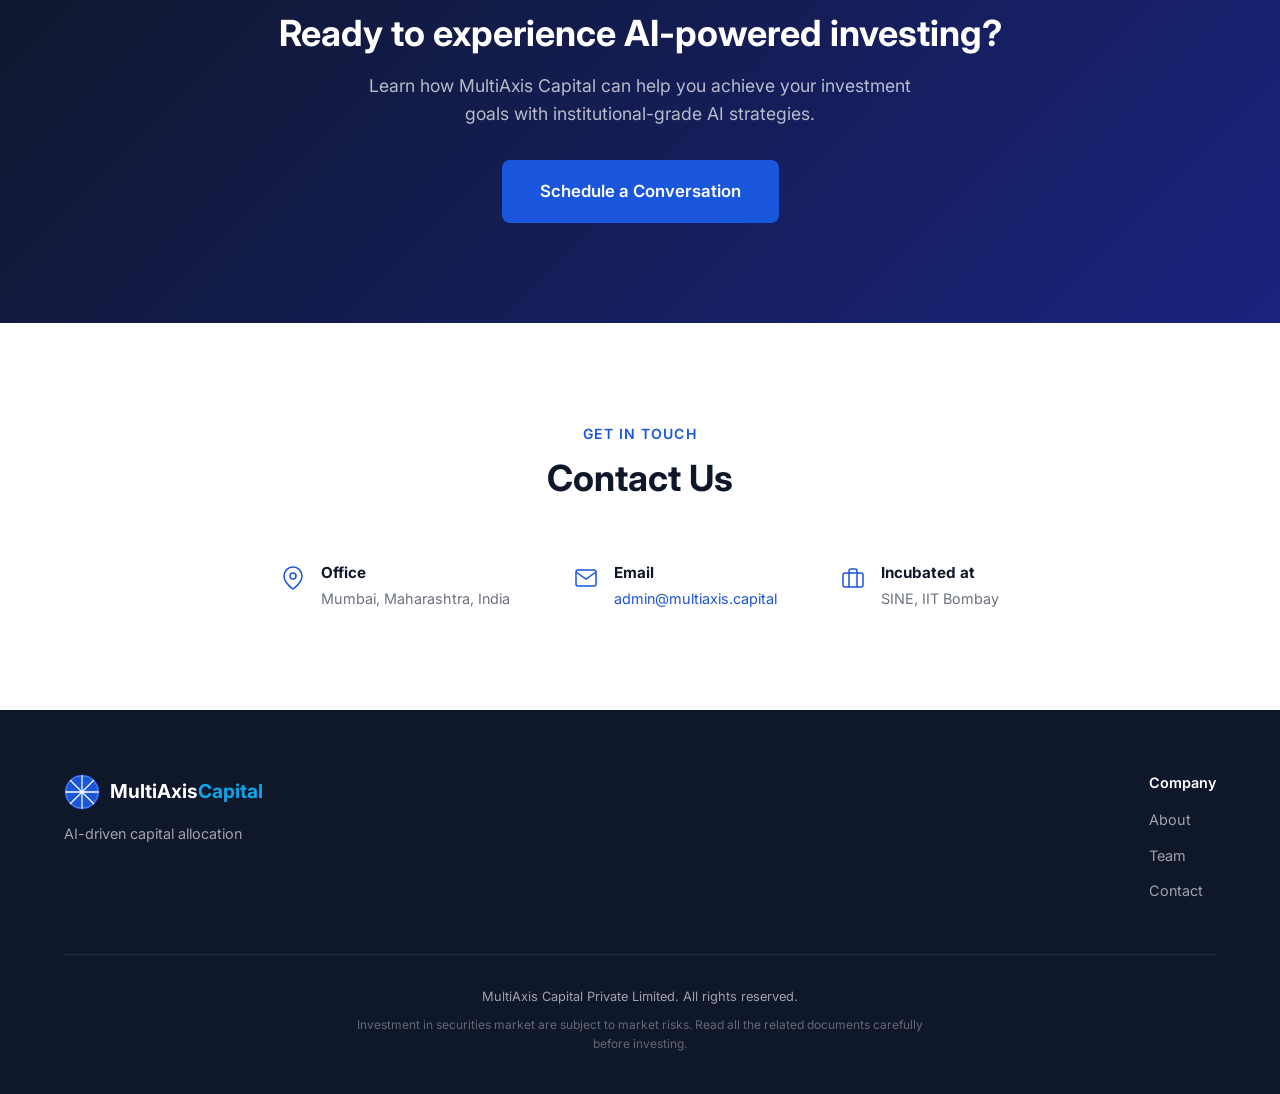
==== commit dd5834f4: "Add blue background to logo circle with white axis lines" ====
--- a/index.html
+++ b/index.html
@@ -16,7 +16,7 @@
   <nav class="navbar" id="navbar">
     <div class="container nav-container">
       <a href="#" class="logo">
-        <span class="logo-icon"><svg viewBox="0 0 100 100" xmlns="http://www.w3.org/2000/svg"><circle cx="50" cy="50" r="45" fill="none" stroke="currentColor" stroke-width="2" opacity="0.4"/><line x1="50" y1="5" x2="50" y2="95" stroke="currentColor" stroke-width="3.5" stroke-linecap="round"/><line x1="5" y1="50" x2="95" y2="50" stroke="currentColor" stroke-width="3.5" stroke-linecap="round"/><line x1="18" y1="18" x2="82" y2="82" stroke="currentColor" stroke-width="3.5" stroke-linecap="round"/><line x1="82" y1="18" x2="18" y2="82" stroke="currentColor" stroke-width="3.5" stroke-linecap="round"/></svg></span>
+        <span class="logo-icon"><svg viewBox="0 0 100 100" xmlns="http://www.w3.org/2000/svg"><circle cx="50" cy="50" r="48" fill="var(--primary)" /><circle cx="50" cy="50" r="45" fill="none" stroke="white" stroke-width="2" opacity="0.4"/><line x1="50" y1="5" x2="50" y2="95" stroke="white" stroke-width="3.5" stroke-linecap="round"/><line x1="5" y1="50" x2="95" y2="50" stroke="white" stroke-width="3.5" stroke-linecap="round"/><line x1="18" y1="18" x2="82" y2="82" stroke="white" stroke-width="3.5" stroke-linecap="round"/><line x1="82" y1="18" x2="18" y2="82" stroke="white" stroke-width="3.5" stroke-linecap="round"/></svg></span>
         <span class="logo-text">MultiAxis<span class="logo-accent">Capital</span></span>
       </a>
       <ul class="nav-links" id="nav-links">
@@ -209,7 +209,7 @@
       <div class="footer-top">
         <div class="footer-brand">
           <a href="#" class="logo">
-            <span class="logo-icon"><svg viewBox="0 0 100 100" xmlns="http://www.w3.org/2000/svg"><circle cx="50" cy="50" r="45" fill="none" stroke="currentColor" stroke-width="2" opacity="0.4"/><line x1="50" y1="5" x2="50" y2="95" stroke="currentColor" stroke-width="3.5" stroke-linecap="round"/><line x1="5" y1="50" x2="95" y2="50" stroke="currentColor" stroke-width="3.5" stroke-linecap="round"/><line x1="18" y1="18" x2="82" y2="82" stroke="currentColor" stroke-width="3.5" stroke-linecap="round"/><line x1="82" y1="18" x2="18" y2="82" stroke="currentColor" stroke-width="3.5" stroke-linecap="round"/></svg></span>
+            <span class="logo-icon"><svg viewBox="0 0 100 100" xmlns="http://www.w3.org/2000/svg"><circle cx="50" cy="50" r="48" fill="var(--primary)" /><circle cx="50" cy="50" r="45" fill="none" stroke="white" stroke-width="2" opacity="0.4"/><line x1="50" y1="5" x2="50" y2="95" stroke="white" stroke-width="3.5" stroke-linecap="round"/><line x1="5" y1="50" x2="95" y2="50" stroke="white" stroke-width="3.5" stroke-linecap="round"/><line x1="18" y1="18" x2="82" y2="82" stroke="white" stroke-width="3.5" stroke-linecap="round"/><line x1="82" y1="18" x2="18" y2="82" stroke="white" stroke-width="3.5" stroke-linecap="round"/></svg></span>
             <span class="logo-text">MultiAxis<span class="logo-accent">Capital</span></span>
           </a>
           <p>AI-driven capital allocation</p>
--- a/styles.css
+++ b/styles.css
@@ -190,7 +190,8 @@
   justify-content: center;
   width: 36px;
   height: 36px;
-  color: var(--white);
+  border-radius: 50%;
+  overflow: hidden;
 }
 
 .logo-icon svg {
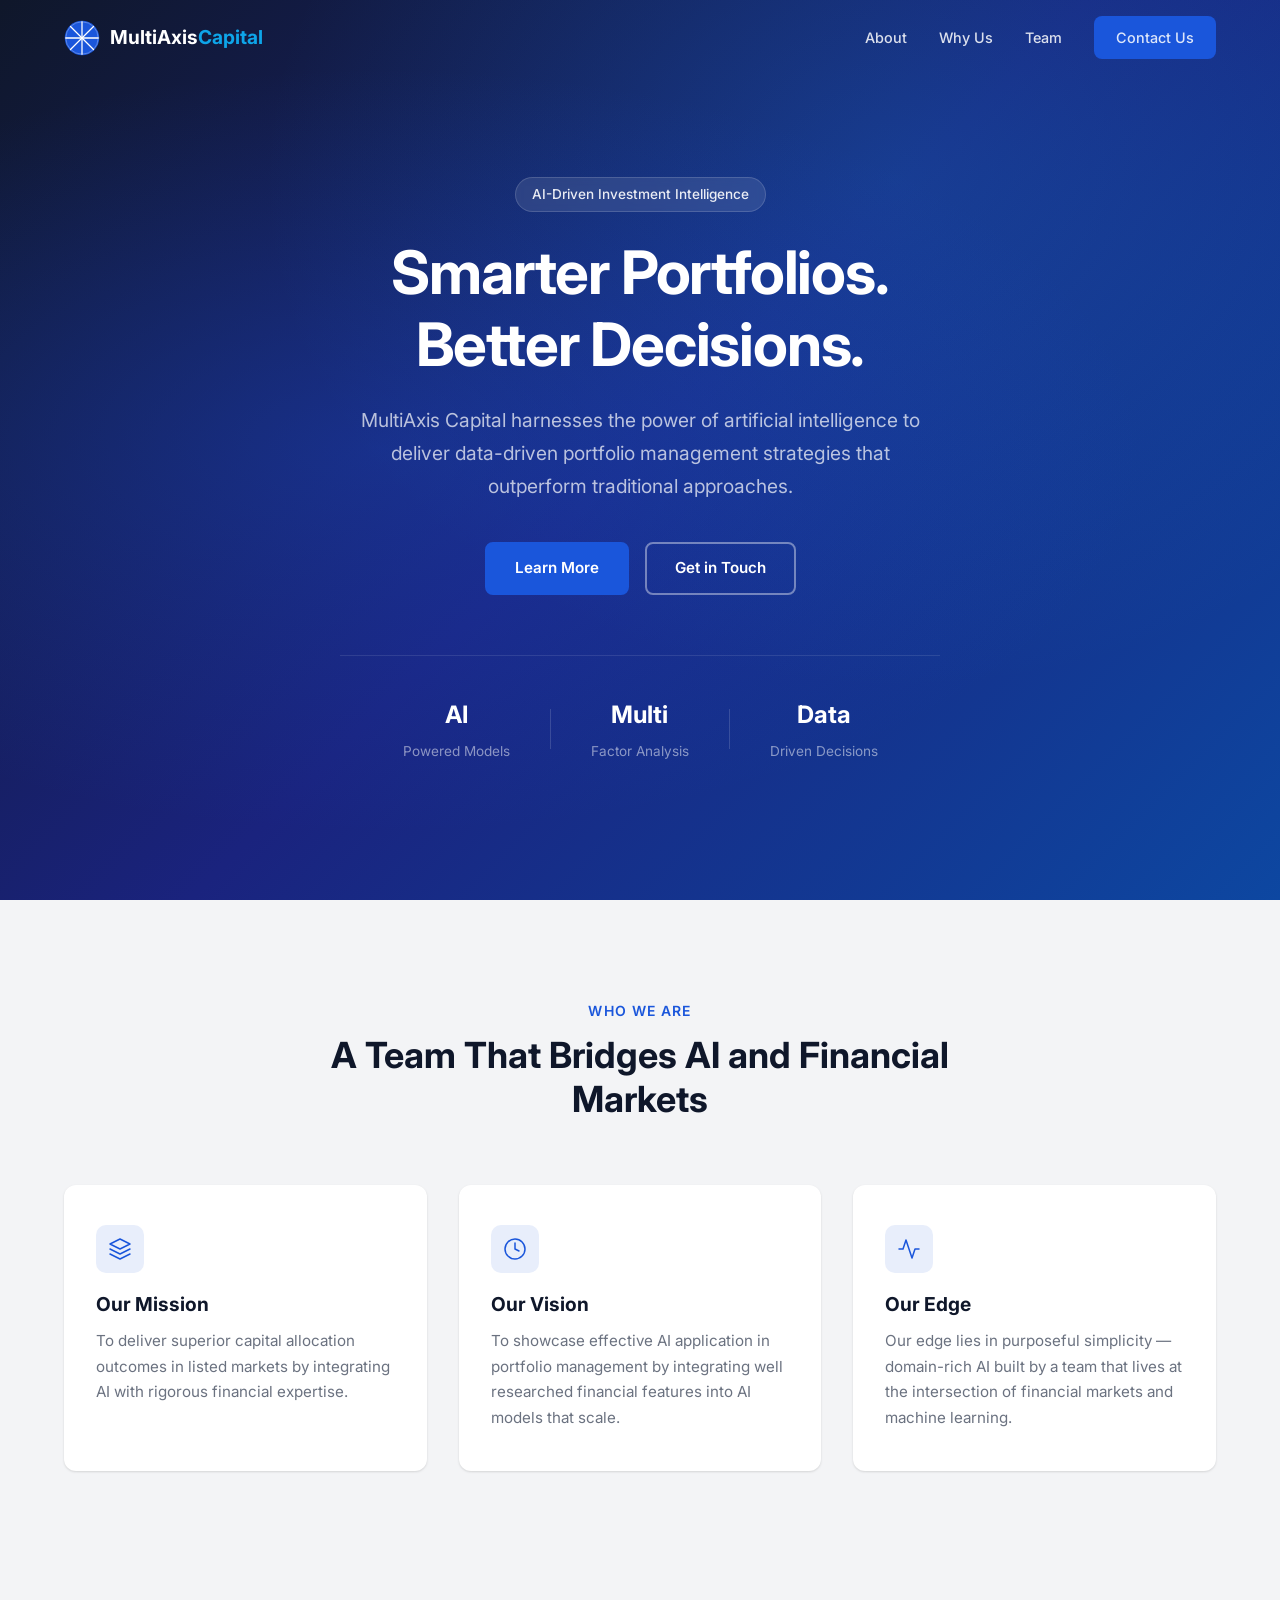
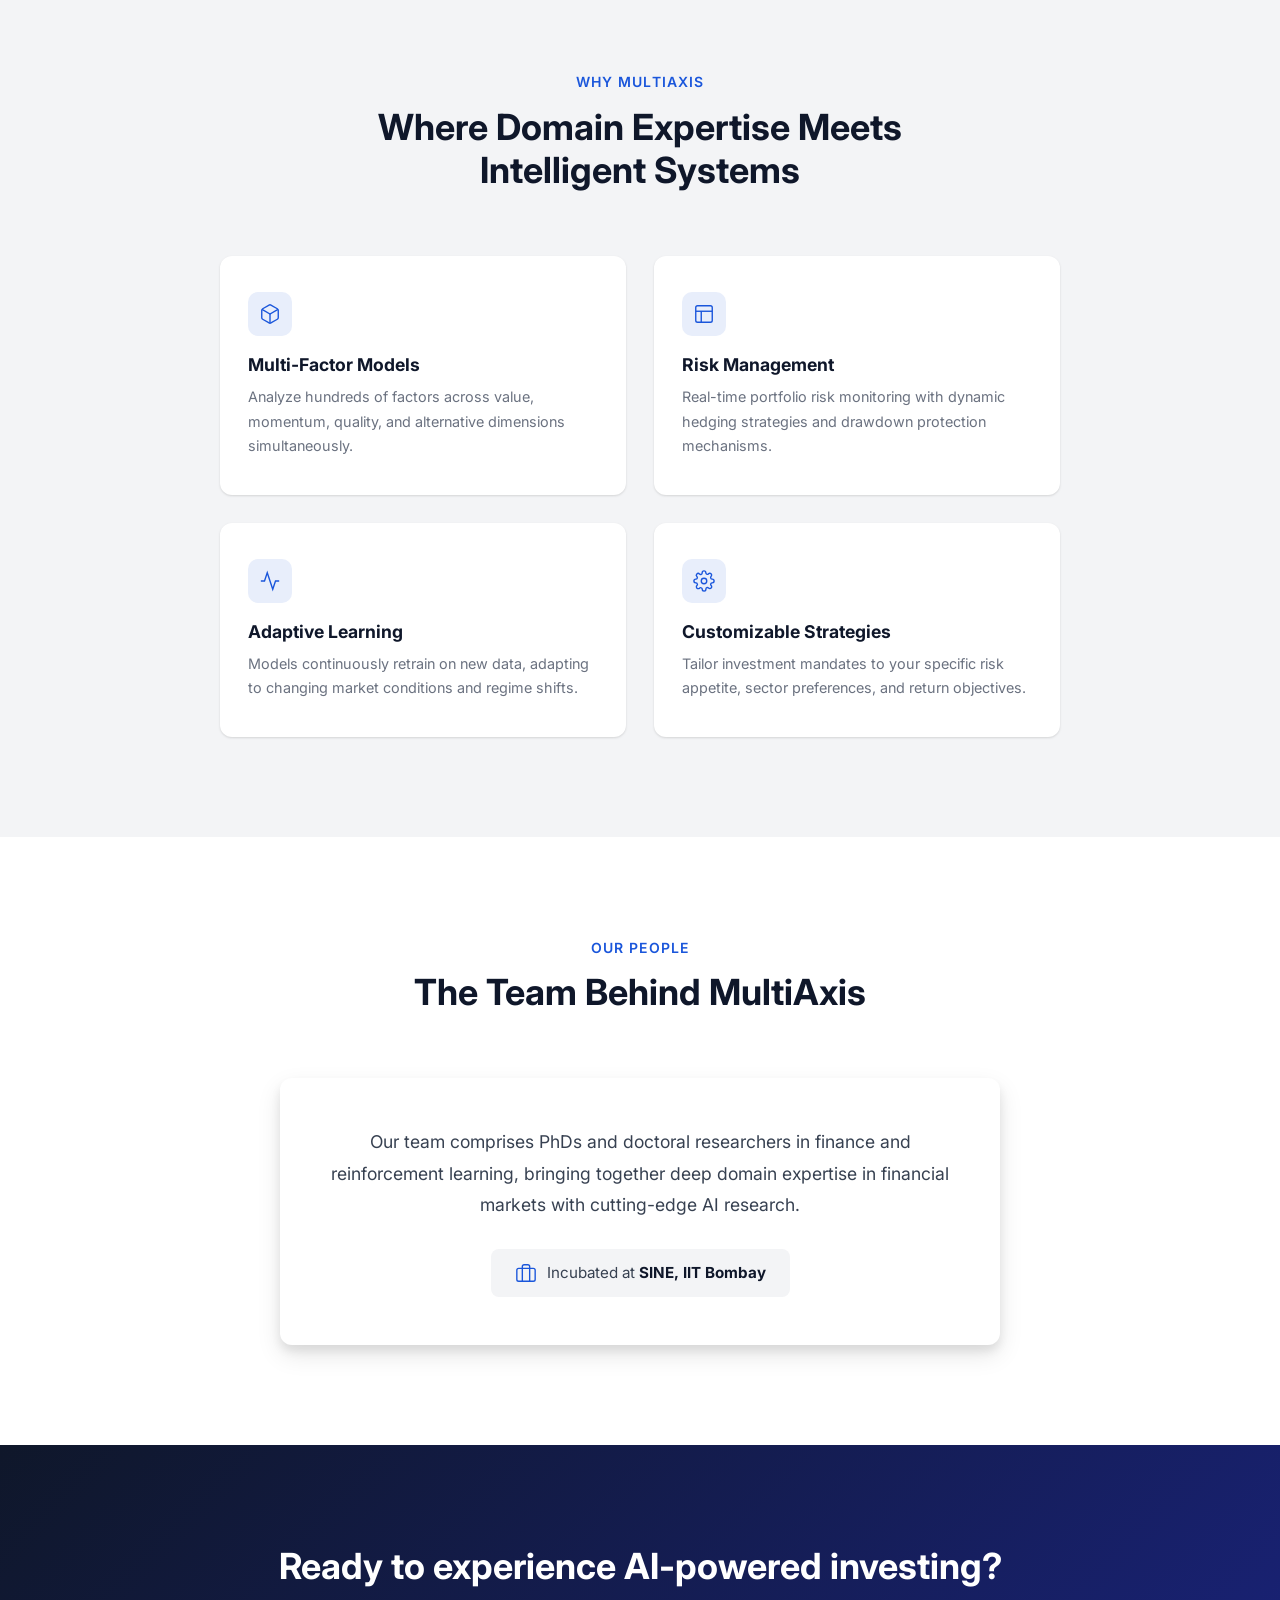
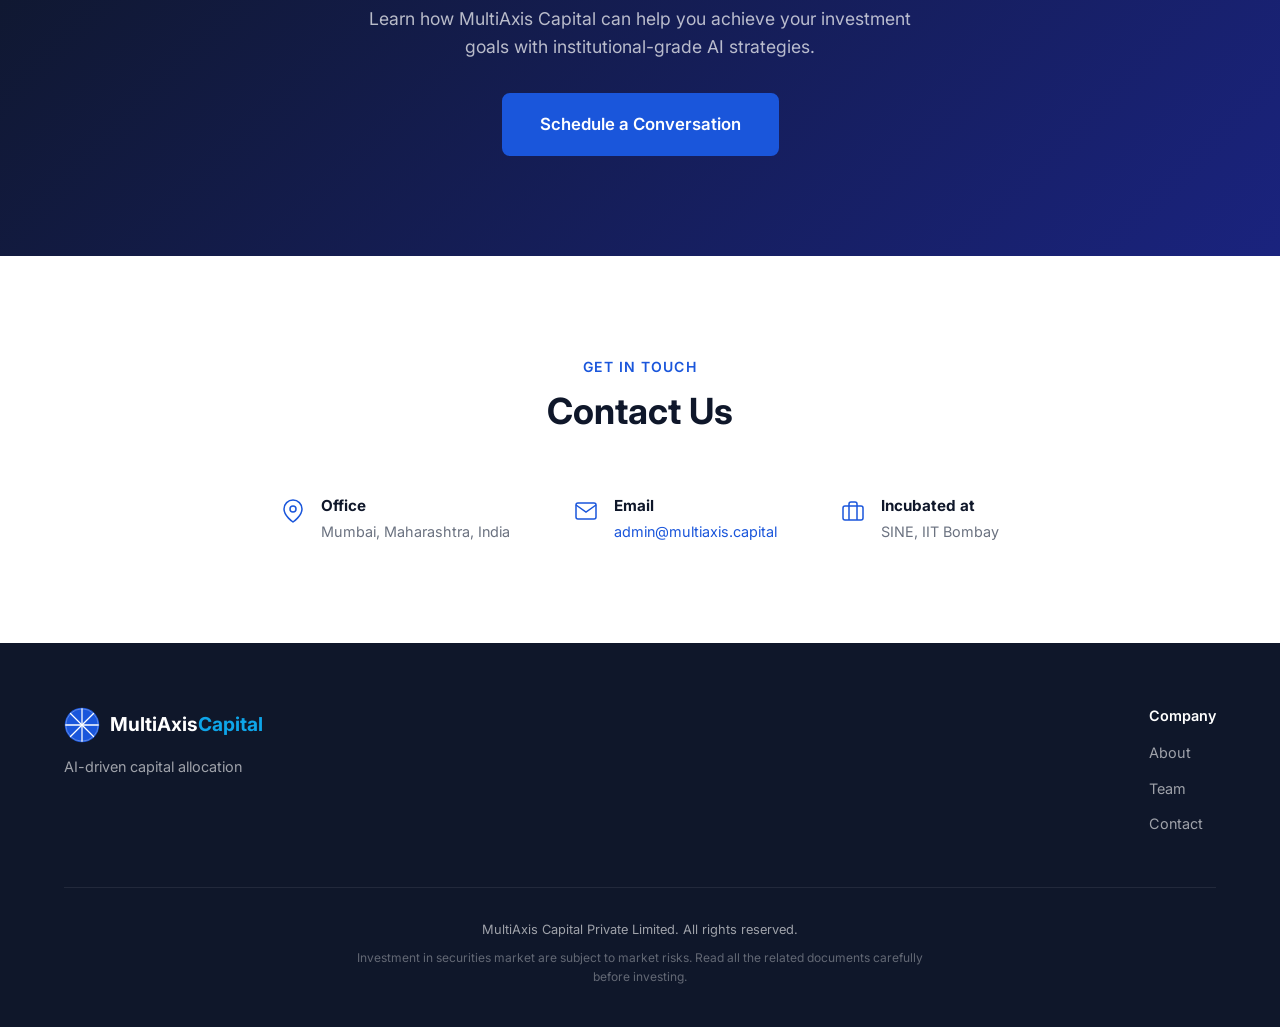
==== commit ebcd4c47: "Remove institute badges from team section" ====
--- a/index.html
+++ b/index.html
@@ -144,11 +144,6 @@
       </div>
       <div class="team-summary">
         <div class="team-summary-card">
-          <div class="team-badges">
-            <span class="badge">IIT Bombay</span>
-            <span class="badge">IIT Madras</span>
-            <span class="badge">IIM Ahmedabad</span>
-          </div>
           <p class="team-summary-text">Our team comprises PhDs and doctoral researchers in finance and reinforcement learning, bringing together deep domain expertise in financial markets with cutting-edge AI research.</p>
           <div class="team-incubation">
             <svg viewBox="0 0 24 24" fill="none" stroke="currentColor" stroke-width="1.5" stroke-linecap="round" stroke-linejoin="round"><rect x="2" y="7" width="20" height="14" rx="2" ry="2"/><path d="M16 21V5a2 2 0 00-2-2h-4a2 2 0 00-2 2v16"/></svg>
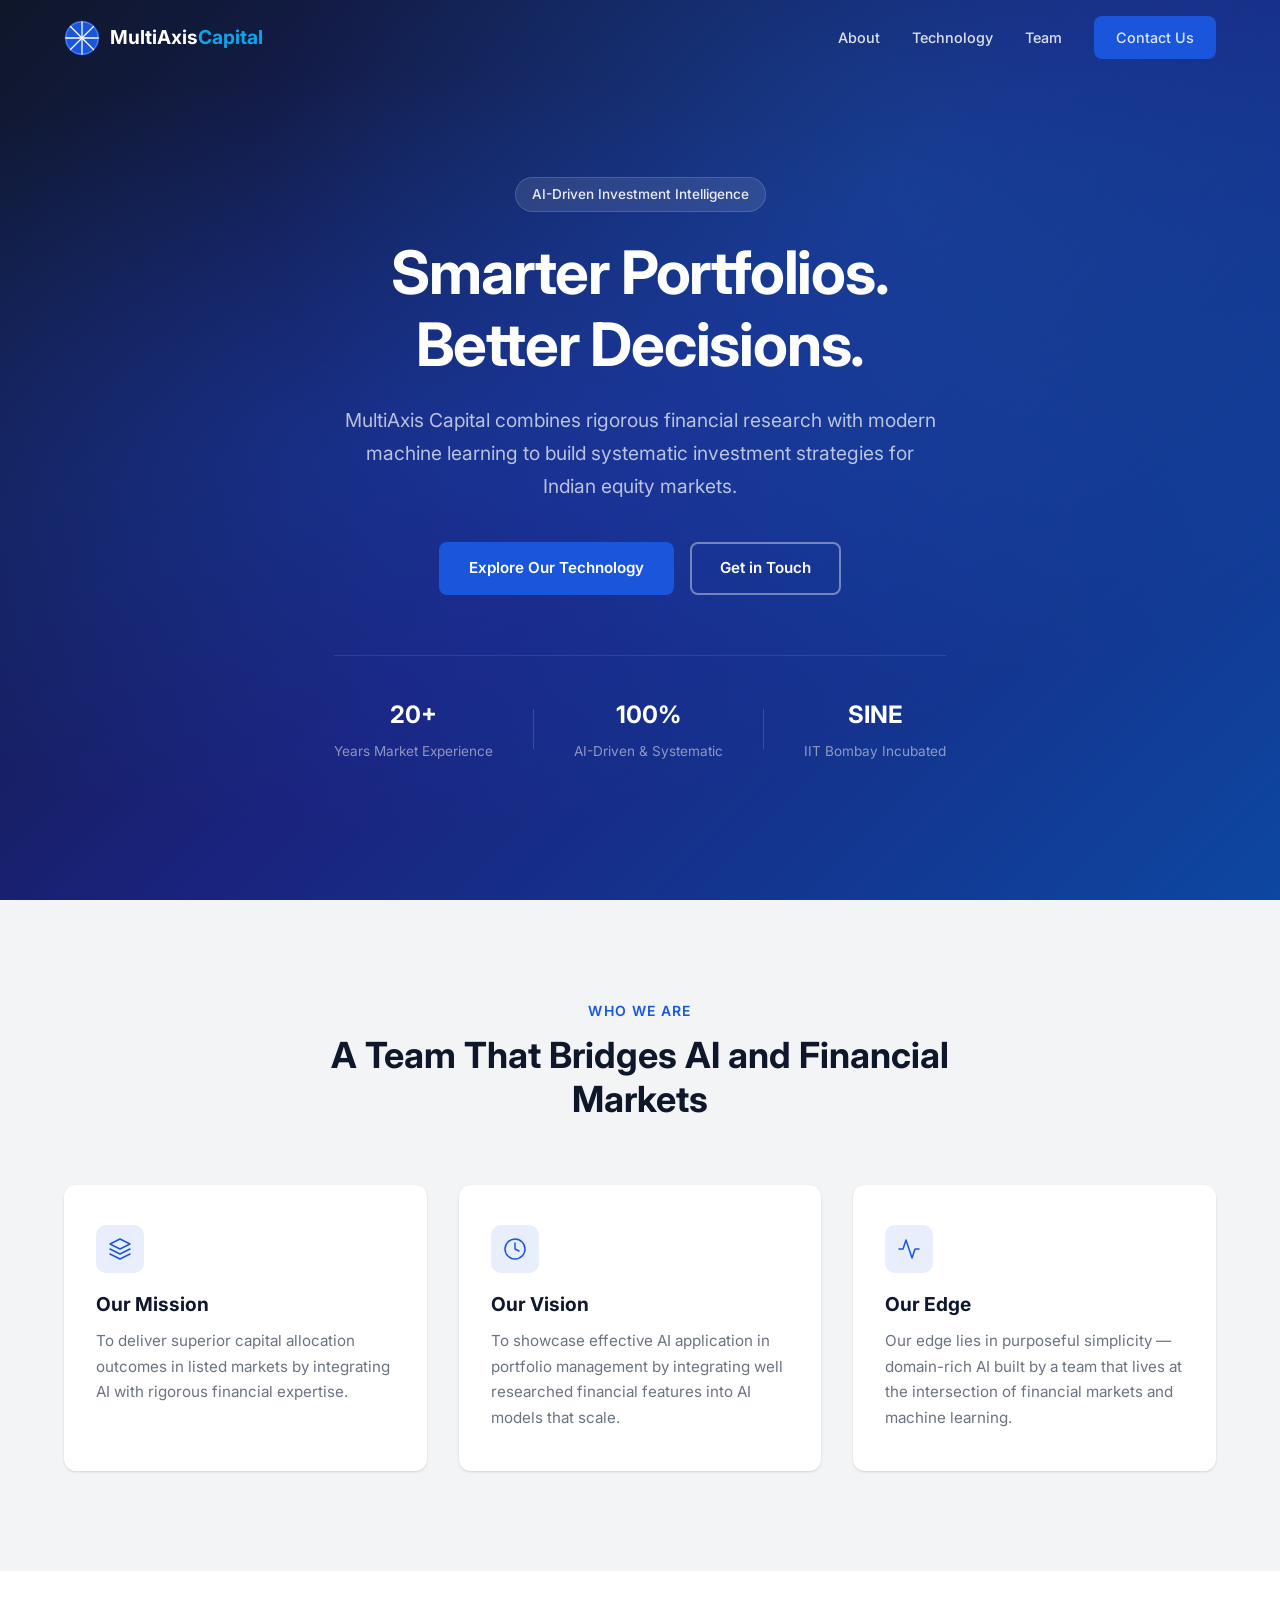
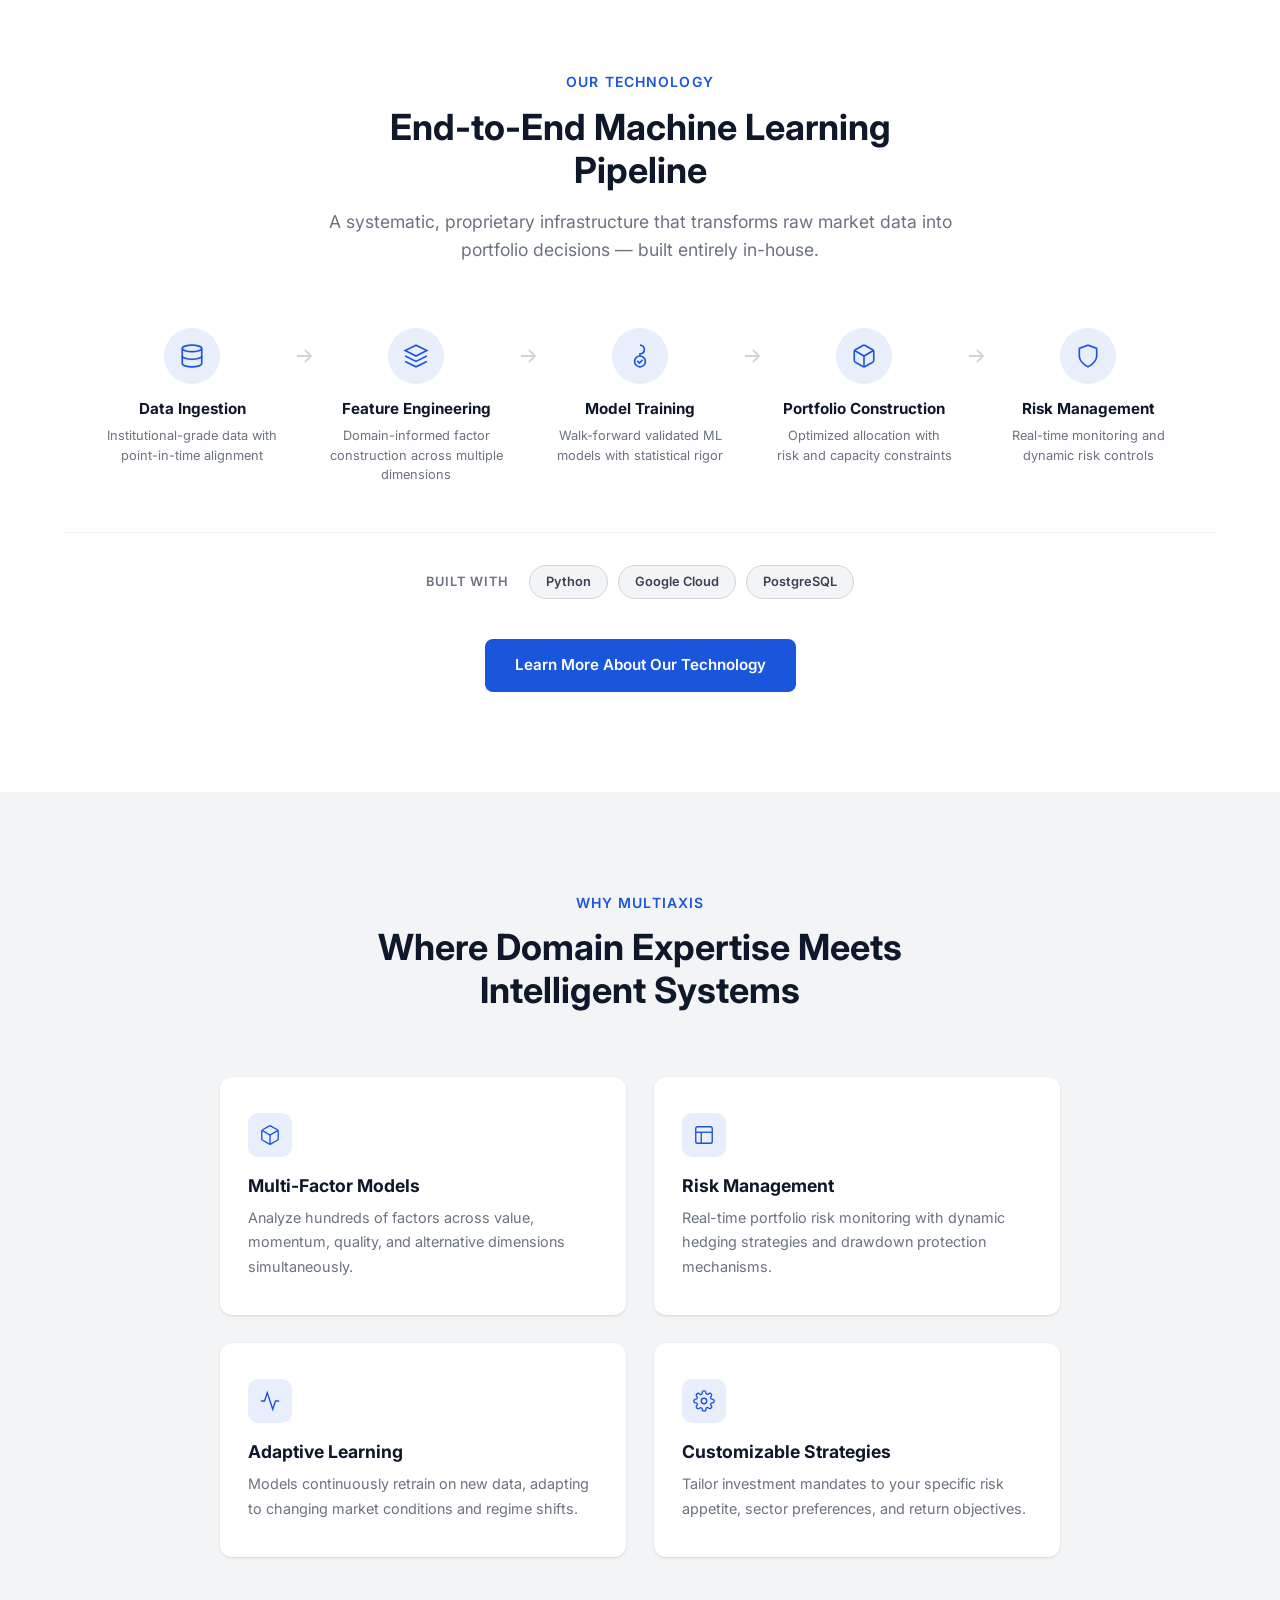
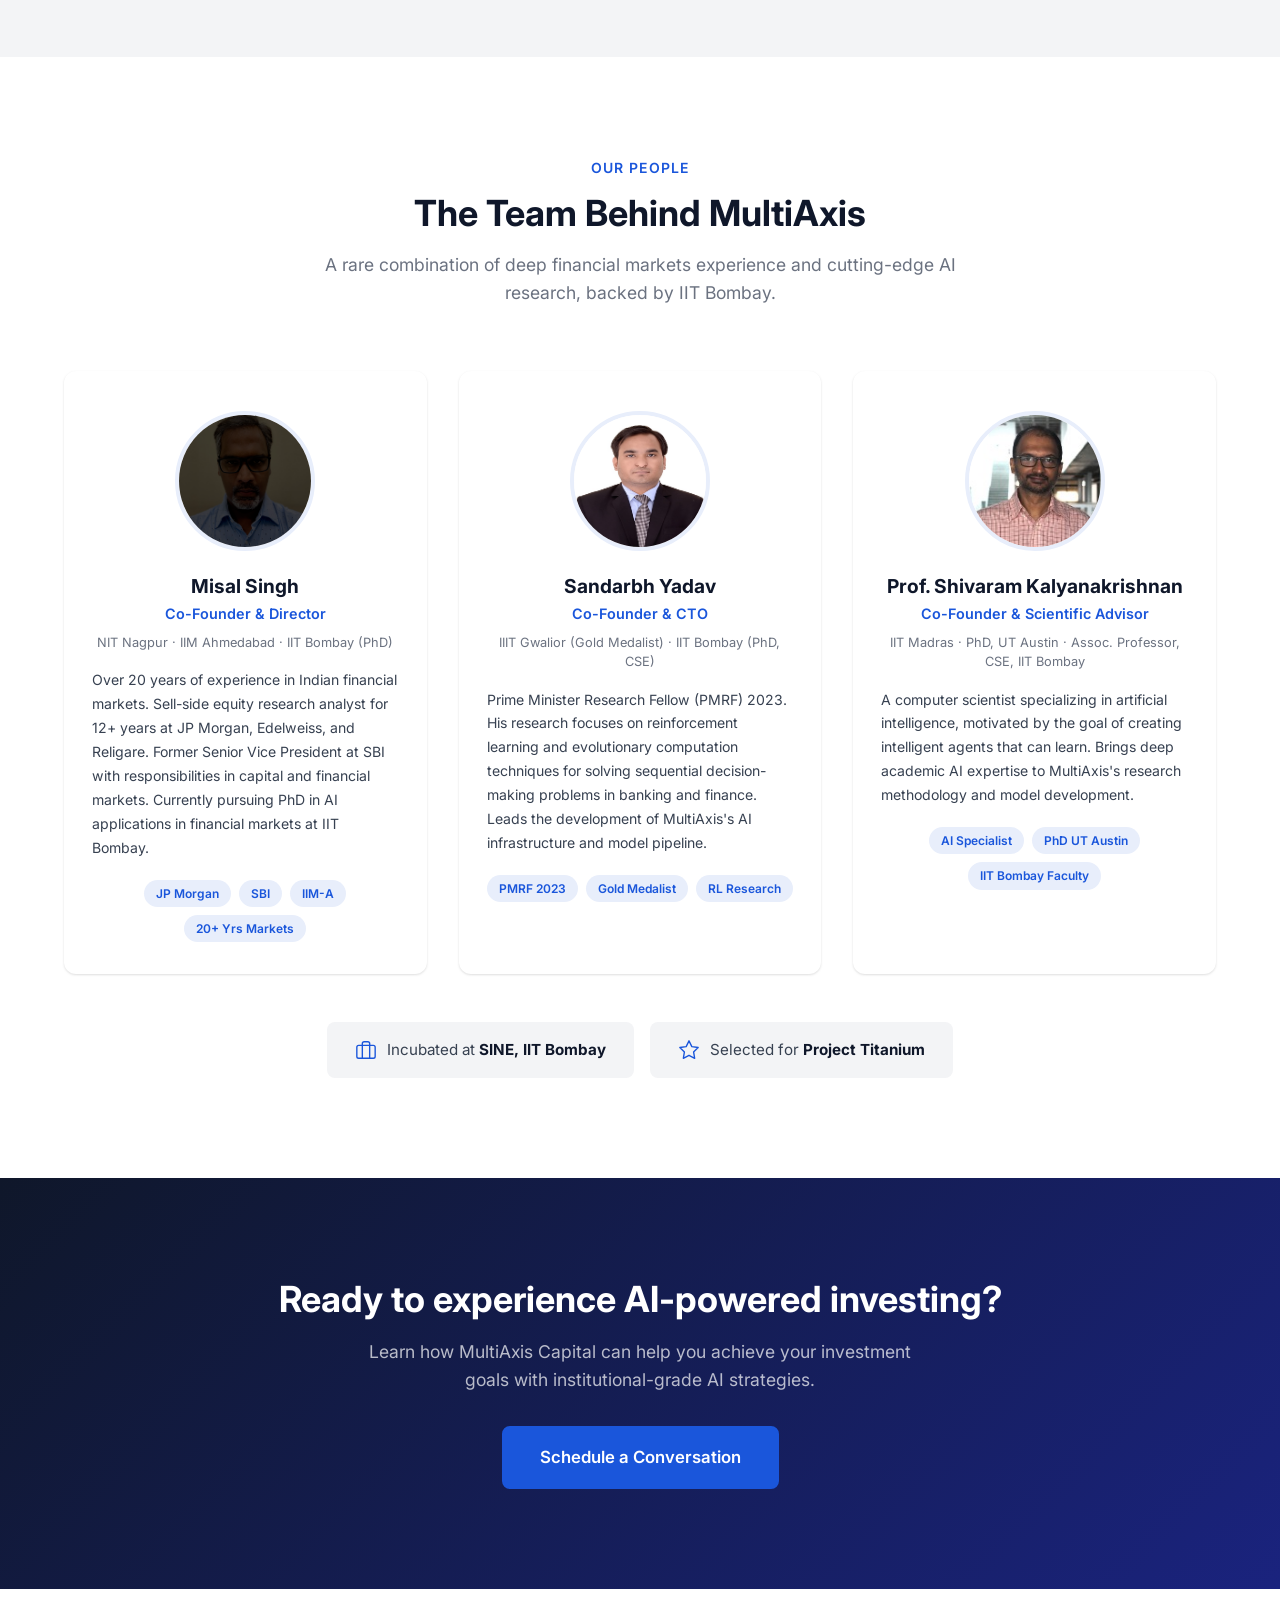
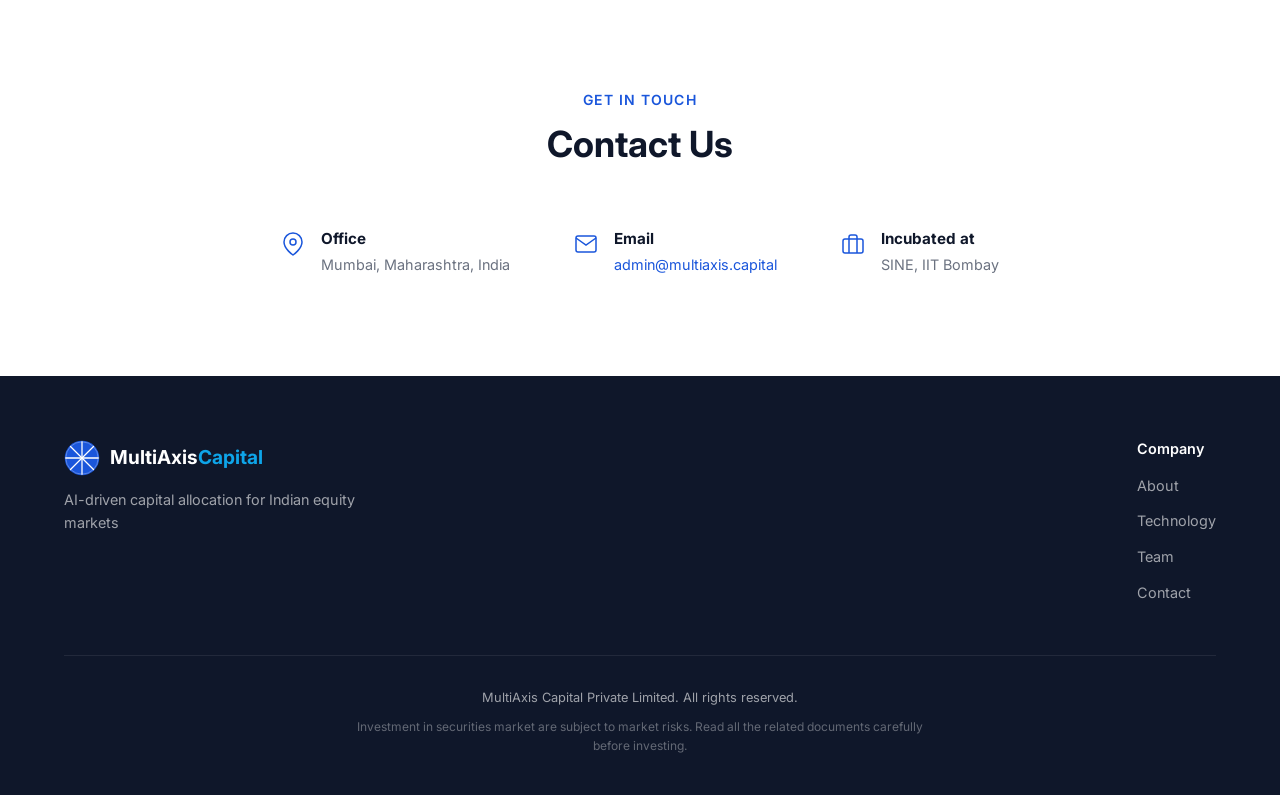
==== commit b9a30a17: "Add Technology page, expand Team section with profiles, enhance homepage - New dedicated Technology " ====
--- a/index.html
+++ b/index.html
@@ -4,7 +4,7 @@
   <meta charset="UTF-8">
   <meta name="viewport" content="width=device-width, initial-scale=1.0">
   <title>MultiAxis Capital | AI-Powered Portfolio Management</title>
-  <meta name="description" content="MultiAxis Capital Private Limited - Leveraging artificial intelligence for smarter portfolio management decisions.">
+  <meta name="description" content="MultiAxis Capital Private Limited - Combining rigorous financial research with modern machine learning to build systematic investment strategies for Indian equity markets.">
   <link rel="stylesheet" href="styles.css">
   <link rel="preconnect" href="https://fonts.googleapis.com">
   <link rel="preconnect" href="https://fonts.gstatic.com" crossorigin>
@@ -15,13 +15,13 @@
   <!-- Navigation -->
   <nav class="navbar" id="navbar">
     <div class="container nav-container">
-      <a href="#" class="logo">
+      <a href="index.html" class="logo">
         <span class="logo-icon"><svg viewBox="0 0 100 100" xmlns="http://www.w3.org/2000/svg"><circle cx="50" cy="50" r="48" fill="var(--primary)" /><circle cx="50" cy="50" r="45" fill="none" stroke="white" stroke-width="2" opacity="0.4"/><line x1="50" y1="5" x2="50" y2="95" stroke="white" stroke-width="3.5" stroke-linecap="round"/><line x1="5" y1="50" x2="95" y2="50" stroke="white" stroke-width="3.5" stroke-linecap="round"/><line x1="18" y1="18" x2="82" y2="82" stroke="white" stroke-width="3.5" stroke-linecap="round"/><line x1="82" y1="18" x2="18" y2="82" stroke="white" stroke-width="3.5" stroke-linecap="round"/></svg></span>
         <span class="logo-text">MultiAxis<span class="logo-accent">Capital</span></span>
       </a>
       <ul class="nav-links" id="nav-links">
         <li><a href="#about">About</a></li>
-        <li><a href="#features">Why Us</a></li>
+        <li><a href="technology.html">Technology</a></li>
         <li><a href="#team">Team</a></li>
         <li><a href="#contact" class="btn btn-nav">Contact Us</a></li>
       </ul>
@@ -37,25 +37,25 @@
     <div class="container hero-content">
       <p class="hero-tag">AI-Driven Investment Intelligence</p>
       <h1>Smarter Portfolios.<br>Better Decisions.</h1>
-      <p class="hero-subtitle">MultiAxis Capital harnesses the power of artificial intelligence to deliver data-driven portfolio management strategies that outperform traditional approaches.</p>
+      <p class="hero-subtitle">MultiAxis Capital combines rigorous financial research with modern machine learning to build systematic investment strategies for Indian equity markets.</p>
       <div class="hero-actions">
-        <a href="#about" class="btn btn-primary">Learn More</a>
+        <a href="technology.html" class="btn btn-primary">Explore Our Technology</a>
         <a href="#contact" class="btn btn-outline">Get in Touch</a>
       </div>
       <div class="hero-stats">
         <div class="stat">
-          <span class="stat-value">AI</span>
-          <span class="stat-label">Powered Models</span>
+          <span class="stat-value">20+</span>
+          <span class="stat-label">Years Market Experience</span>
         </div>
         <div class="stat-divider"></div>
         <div class="stat">
-          <span class="stat-value">Multi</span>
-          <span class="stat-label">Factor Analysis</span>
+          <span class="stat-value">100%</span>
+          <span class="stat-label">AI-Driven & Systematic</span>
         </div>
         <div class="stat-divider"></div>
         <div class="stat">
-          <span class="stat-value">Data</span>
-          <span class="stat-label">Driven Decisions</span>
+          <span class="stat-value">SINE</span>
+          <span class="stat-label">IIT Bombay Incubated</span>
         </div>
       </div>
     </div>
@@ -94,6 +94,68 @@
     </div>
   </section>
 
+  <!-- Technology Preview Section -->
+  <section class="section tech-preview" id="technology">
+    <div class="container">
+      <div class="section-header">
+        <p class="section-tag">Our Technology</p>
+        <h2>End-to-End Machine Learning Pipeline</h2>
+        <p class="section-desc">A systematic, proprietary infrastructure that transforms raw market data into portfolio decisions — built entirely in-house.</p>
+      </div>
+      <div class="pipeline">
+        <div class="pipeline-step">
+          <div class="pipeline-icon">
+            <svg viewBox="0 0 24 24" fill="none" stroke="currentColor" stroke-width="1.5"><ellipse cx="12" cy="5" rx="9" ry="3"/><path d="M21 12c0 1.66-4 3-9 3s-9-1.34-9-3"/><path d="M3 5v14c0 1.66 4 3 9 3s9-1.34 9-3V5"/></svg>
+          </div>
+          <h4>Data Ingestion</h4>
+          <p>Institutional-grade data with point-in-time alignment</p>
+        </div>
+        <div class="pipeline-connector"><svg viewBox="0 0 24 24" fill="none" stroke="currentColor" stroke-width="2"><path d="M5 12h14M13 6l6 6-6 6"/></svg></div>
+        <div class="pipeline-step">
+          <div class="pipeline-icon">
+            <svg viewBox="0 0 24 24" fill="none" stroke="currentColor" stroke-width="1.5"><path d="M12 2L2 7l10 5 10-5-10-5z"/><path d="M2 17l10 5 10-5"/><path d="M2 12l10 5 10-5"/></svg>
+          </div>
+          <h4>Feature Engineering</h4>
+          <p>Domain-informed factor construction across multiple dimensions</p>
+        </div>
+        <div class="pipeline-connector"><svg viewBox="0 0 24 24" fill="none" stroke="currentColor" stroke-width="2"><path d="M5 12h14M13 6l6 6-6 6"/></svg></div>
+        <div class="pipeline-step">
+          <div class="pipeline-icon">
+            <svg viewBox="0 0 24 24" fill="none" stroke="currentColor" stroke-width="1.5"><path d="M12 2a4 4 0 014 4c0 1.95-1.4 3.57-3.25 3.92L12 10v2"/><circle cx="12" cy="17" r="5"/><path d="M9.5 16.5l2 2 3-3"/></svg>
+          </div>
+          <h4>Model Training</h4>
+          <p>Walk-forward validated ML models with statistical rigor</p>
+        </div>
+        <div class="pipeline-connector"><svg viewBox="0 0 24 24" fill="none" stroke="currentColor" stroke-width="2"><path d="M5 12h14M13 6l6 6-6 6"/></svg></div>
+        <div class="pipeline-step">
+          <div class="pipeline-icon">
+            <svg viewBox="0 0 24 24" fill="none" stroke="currentColor" stroke-width="1.5"><path d="M21 16V8a2 2 0 00-1-1.73l-7-4a2 2 0 00-2 0l-7 4A2 2 0 003 8v8a2 2 0 001 1.73l7 4a2 2 0 002 0l7-4A2 2 0 0021 16z"/><polyline points="3.27 6.96 12 12.01 20.73 6.96"/><line x1="12" y1="22.08" x2="12" y2="12"/></svg>
+          </div>
+          <h4>Portfolio Construction</h4>
+          <p>Optimized allocation with risk and capacity constraints</p>
+        </div>
+        <div class="pipeline-connector"><svg viewBox="0 0 24 24" fill="none" stroke="currentColor" stroke-width="2"><path d="M5 12h14M13 6l6 6-6 6"/></svg></div>
+        <div class="pipeline-step">
+          <div class="pipeline-icon">
+            <svg viewBox="0 0 24 24" fill="none" stroke="currentColor" stroke-width="1.5"><path d="M12 22s8-4 8-10V5l-8-3-8 3v7c0 6 8 10 8 10z"/></svg>
+          </div>
+          <h4>Risk Management</h4>
+          <p>Real-time monitoring and dynamic risk controls</p>
+        </div>
+      </div>
+      <div class="tech-stack-bar">
+        <span class="tech-stack-label">Built with</span>
+        <div class="tech-stack-items">
+          <span class="tech-badge">Python</span>
+          <span class="tech-badge">Google Cloud</span>
+          <span class="tech-badge">PostgreSQL</span>
+        </div>
+      </div>
+      <div style="text-align: center; margin-top: 40px;">
+        <a href="technology.html" class="btn btn-primary">Learn More About Our Technology</a>
+      </div>
+    </div>
+  </section>
 
   <!-- Features Section -->
   <section class="section features" id="features">
@@ -141,14 +203,74 @@
       <div class="section-header">
         <p class="section-tag">Our People</p>
         <h2>The Team Behind MultiAxis</h2>
-      </div>
-      <div class="team-summary">
-        <div class="team-summary-card">
-          <p class="team-summary-text">Our team comprises PhDs and doctoral researchers in finance and reinforcement learning, bringing together deep domain expertise in financial markets with cutting-edge AI research.</p>
-          <div class="team-incubation">
-            <svg viewBox="0 0 24 24" fill="none" stroke="currentColor" stroke-width="1.5" stroke-linecap="round" stroke-linejoin="round"><rect x="2" y="7" width="20" height="14" rx="2" ry="2"/><path d="M16 21V5a2 2 0 00-2-2h-4a2 2 0 00-2 2v16"/></svg>
-            <span>Incubated at <strong>SINE, IIT Bombay</strong></span>
-          </div>
+        <p class="section-desc">A rare combination of deep financial markets experience and cutting-edge AI research, backed by IIT Bombay.</p>
+      </div>
+
+      <div class="team-grid">
+        <!-- Misal Singh -->
+        <div class="team-member">
+          <div class="member-photo">
+            <img src="images/misal-singh.jpg" alt="Misal Singh">
+          </div>
+          <div class="member-info">
+            <h3>Misal Singh</h3>
+            <p class="member-title">Co-Founder & Director</p>
+            <p class="member-credentials">NIT Nagpur &middot; IIM Ahmedabad &middot; IIT Bombay (PhD)</p>
+            <p class="member-bio">Over 20 years of experience in Indian financial markets. Sell-side equity research analyst for 12+ years at JP Morgan, Edelweiss, and Religare. Former Senior Vice President at SBI with responsibilities in capital and financial markets. Currently pursuing PhD in AI applications in financial markets at IIT Bombay.</p>
+            <div class="member-tags">
+              <span class="member-tag">JP Morgan</span>
+              <span class="member-tag">SBI</span>
+              <span class="member-tag">IIM-A</span>
+              <span class="member-tag">20+ Yrs Markets</span>
+            </div>
+          </div>
+        </div>
+
+        <!-- Sandarbh Yadav -->
+        <div class="team-member">
+          <div class="member-photo">
+            <img src="images/sandarbh-yadav.jpg" alt="Sandarbh Yadav">
+          </div>
+          <div class="member-info">
+            <h3>Sandarbh Yadav</h3>
+            <p class="member-title">Co-Founder & CTO</p>
+            <p class="member-credentials">IIIT Gwalior (Gold Medalist) &middot; IIT Bombay (PhD, CSE)</p>
+            <p class="member-bio">Prime Minister Research Fellow (PMRF) 2023. His research focuses on reinforcement learning and evolutionary computation techniques for solving sequential decision-making problems in banking and finance. Leads the development of MultiAxis's AI infrastructure and model pipeline.</p>
+            <div class="member-tags">
+              <span class="member-tag">PMRF 2023</span>
+              <span class="member-tag">Gold Medalist</span>
+              <span class="member-tag">RL Research</span>
+            </div>
+          </div>
+        </div>
+
+        <!-- Prof. Shivaram Kalyanakrishnan -->
+        <div class="team-member">
+          <div class="member-photo">
+            <img src="images/shivaram-kalyanakrishnan.jpg" alt="Prof. Shivaram Kalyanakrishnan">
+          </div>
+          <div class="member-info">
+            <h3>Prof. Shivaram Kalyanakrishnan</h3>
+            <p class="member-title">Co-Founder & Scientific Advisor</p>
+            <p class="member-credentials">IIT Madras &middot; PhD, UT Austin &middot; Assoc. Professor, CSE, IIT Bombay</p>
+            <p class="member-bio">A computer scientist specializing in artificial intelligence, motivated by the goal of creating intelligent agents that can learn. Brings deep academic AI expertise to MultiAxis's research methodology and model development.</p>
+            <div class="member-tags">
+              <span class="member-tag">AI Specialist</span>
+              <span class="member-tag">PhD UT Austin</span>
+              <span class="member-tag">IIT Bombay Faculty</span>
+            </div>
+          </div>
+        </div>
+      </div>
+
+      <div class="team-incubation-badges">
+        <div class="team-incubation-bar">
+          <svg viewBox="0 0 24 24" fill="none" stroke="currentColor" stroke-width="1.5" stroke-linecap="round" stroke-linejoin="round"><rect x="2" y="7" width="20" height="14" rx="2" ry="2"/><path d="M16 21V5a2 2 0 00-2-2h-4a2 2 0 00-2 2v16"/></svg>
+          <span>Incubated at <strong>SINE, IIT Bombay</strong></span>
+        </div>
+        <div class="team-incubation-bar">
+          <svg viewBox="0 0 24 24" fill="none" stroke="currentColor" stroke-width="1.5" stroke-linecap="round" stroke-linejoin="round"><path d="M12 2l3.09 6.26L22 9.27l-5 4.87 1.18 6.88L12 17.77l-6.18 3.25L7 14.14 2 9.27l6.91-1.01L12 2z"/></svg>
+          <span>Selected for <strong>Project Titanium</strong></span>
         </div>
       </div>
     </div>
@@ -203,17 +325,18 @@
     <div class="container">
       <div class="footer-top">
         <div class="footer-brand">
-          <a href="#" class="logo">
+          <a href="index.html" class="logo">
             <span class="logo-icon"><svg viewBox="0 0 100 100" xmlns="http://www.w3.org/2000/svg"><circle cx="50" cy="50" r="48" fill="var(--primary)" /><circle cx="50" cy="50" r="45" fill="none" stroke="white" stroke-width="2" opacity="0.4"/><line x1="50" y1="5" x2="50" y2="95" stroke="white" stroke-width="3.5" stroke-linecap="round"/><line x1="5" y1="50" x2="95" y2="50" stroke="white" stroke-width="3.5" stroke-linecap="round"/><line x1="18" y1="18" x2="82" y2="82" stroke="white" stroke-width="3.5" stroke-linecap="round"/><line x1="82" y1="18" x2="18" y2="82" stroke="white" stroke-width="3.5" stroke-linecap="round"/></svg></span>
             <span class="logo-text">MultiAxis<span class="logo-accent">Capital</span></span>
           </a>
-          <p>AI-driven capital allocation</p>
+          <p>AI-driven capital allocation for Indian equity markets</p>
         </div>
         <div class="footer-links">
           <div class="footer-col">
             <h4>Company</h4>
             <ul>
               <li><a href="#about">About</a></li>
+              <li><a href="technology.html">Technology</a></li>
               <li><a href="#team">Team</a></li>
               <li><a href="#contact">Contact</a></li>
             </ul>
--- a/styles.css
+++ b/styles.css
@@ -163,7 +163,8 @@
   background: transparent;
 }
 
-.navbar.scrolled {
+.navbar.scrolled,
+.navbar.scrolled-always {
   background: rgba(255,255,255,0.95);
   backdrop-filter: blur(12px);
   box-shadow: var(--shadow);
@@ -207,7 +208,8 @@
   color: var(--accent);
 }
 
-.navbar.scrolled .logo-text {
+.navbar.scrolled .logo-text,
+.navbar.scrolled-always .logo-text {
   color: var(--dark);
 }
 
@@ -229,15 +231,28 @@
   color: var(--white);
 }
 
-.navbar.scrolled .nav-links a {
+.nav-links a.active {
+  color: var(--primary);
+  font-weight: 600;
+}
+
+.navbar.scrolled .nav-links a,
+.navbar.scrolled-always .nav-links a {
   color: var(--gray-700);
 }
 
-.navbar.scrolled .nav-links a:hover {
+.navbar.scrolled .nav-links a:hover,
+.navbar.scrolled-always .nav-links a:hover {
   color: var(--dark);
 }
 
-.navbar.scrolled .nav-links .btn-nav {
+.navbar.scrolled .nav-links a.active,
+.navbar.scrolled-always .nav-links a.active {
+  color: var(--primary);
+}
+
+.navbar.scrolled .nav-links .btn-nav,
+.navbar.scrolled-always .nav-links .btn-nav {
   color: var(--white);
 }
 
@@ -260,7 +275,8 @@
   transition: var(--transition);
 }
 
-.navbar.scrolled .mobile-toggle span {
+.navbar.scrolled .mobile-toggle span,
+.navbar.scrolled-always .mobile-toggle span {
   background: var(--dark);
 }
 
@@ -363,6 +379,51 @@
   background: rgba(255,255,255,0.15);
 }
 
+/* ===== Page Header (for subpages) ===== */
+.page-header {
+  position: relative;
+  padding: 160px 0 80px;
+  overflow: hidden;
+}
+
+.page-header-bg {
+  position: absolute;
+  inset: 0;
+  background: linear-gradient(135deg, var(--dark) 0%, #1a237e 50%, #0d47a1 100%);
+  z-index: -2;
+}
+
+.page-header-bg::after {
+  content: '';
+  position: absolute;
+  inset: 0;
+  background: radial-gradient(ellipse at 30% 50%, rgba(26,86,219,0.3) 0%, transparent 60%),
+              radial-gradient(ellipse at 70% 20%, rgba(14,165,233,0.2) 0%, transparent 50%);
+}
+
+.page-header-content {
+  text-align: center;
+  max-width: 720px;
+  margin: 0 auto;
+}
+
+.page-header h1 {
+  font-size: 3rem;
+  color: var(--white);
+  margin-bottom: 20px;
+  letter-spacing: -0.02em;
+}
+
+.page-header .hero-tag {
+  margin-bottom: 20px;
+}
+
+.page-header-subtitle {
+  font-size: 1.15rem;
+  color: rgba(255,255,255,0.7);
+  line-height: 1.7;
+}
+
 /* ===== About ===== */
 .about {
   background: var(--gray-100);
@@ -415,7 +476,107 @@
   line-height: 1.7;
 }
 
-/* ===== Approach ===== */
+/* ===== Technology Preview (Homepage) ===== */
+.tech-preview {
+  background: var(--white);
+}
+
+.pipeline {
+  display: flex;
+  align-items: flex-start;
+  justify-content: center;
+  gap: 0;
+  max-width: 1100px;
+  margin: 0 auto;
+}
+
+.pipeline-step {
+  flex: 1;
+  text-align: center;
+  padding: 0 12px;
+  max-width: 200px;
+}
+
+.pipeline-icon {
+  width: 56px;
+  height: 56px;
+  display: flex;
+  align-items: center;
+  justify-content: center;
+  background: var(--primary-light);
+  border-radius: 50%;
+  margin: 0 auto 16px;
+}
+
+.pipeline-icon svg {
+  width: 26px;
+  height: 26px;
+  color: var(--primary);
+}
+
+.pipeline-step h4 {
+  font-size: 0.95rem;
+  margin-bottom: 8px;
+  color: var(--dark);
+}
+
+.pipeline-step p {
+  font-size: 0.8rem;
+  color: var(--gray-500);
+  line-height: 1.5;
+}
+
+.pipeline-connector {
+  display: flex;
+  align-items: center;
+  padding-top: 16px;
+  flex-shrink: 0;
+}
+
+.pipeline-connector svg {
+  width: 24px;
+  height: 24px;
+  color: var(--gray-300);
+}
+
+/* ===== Tech Stack Bar ===== */
+.tech-stack-bar {
+  display: flex;
+  align-items: center;
+  justify-content: center;
+  gap: 20px;
+  margin-top: 48px;
+  padding-top: 32px;
+  border-top: 1px solid var(--gray-100);
+}
+
+.tech-stack-label {
+  font-size: 0.8rem;
+  font-weight: 600;
+  color: var(--gray-500);
+  text-transform: uppercase;
+  letter-spacing: 0.08em;
+}
+
+.tech-stack-items {
+  display: flex;
+  gap: 10px;
+  flex-wrap: wrap;
+  justify-content: center;
+}
+
+.tech-badge {
+  display: inline-block;
+  padding: 6px 16px;
+  background: var(--gray-100);
+  color: var(--gray-700);
+  font-size: 0.8rem;
+  font-weight: 600;
+  border-radius: 999px;
+  border: 1px solid var(--gray-300);
+}
+
+/* ===== Approach Steps (Technology page) ===== */
 .approach-steps {
   max-width: 720px;
   margin: 0 auto;
@@ -510,64 +671,202 @@
 }
 
 /* ===== Team ===== */
-.team-summary {
-  max-width: 720px;
-  margin: 0 auto;
-}
-
-.team-summary-card {
+.team-grid {
+  display: grid;
+  grid-template-columns: repeat(3, 1fr);
+  gap: 32px;
+  margin-bottom: 48px;
+}
+
+.team-member {
   background: var(--white);
-  padding: 48px 40px;
   border-radius: var(--radius);
+  box-shadow: var(--shadow);
+  padding: 40px 28px 32px;
+  text-align: center;
+  transition: var(--transition);
+}
+
+.team-member:hover {
+  transform: translateY(-4px);
   box-shadow: var(--shadow-lg);
-  text-align: center;
-}
-
-.team-badges {
-  display: flex;
-  justify-content: center;
+}
+
+.member-photo {
+  width: 140px;
+  height: 140px;
+  border-radius: 50%;
+  overflow: hidden;
+  margin: 0 auto 24px;
+  border: 4px solid var(--primary-light);
+  background: var(--gray-100);
+}
+
+.member-photo img {
+  width: 100%;
+  height: 100%;
+  object-fit: cover;
+}
+
+.member-info h3 {
+  font-size: 1.2rem;
+  margin-bottom: 4px;
+}
+
+.member-title {
+  font-size: 0.9rem;
+  font-weight: 600;
+  color: var(--primary);
+  margin-bottom: 8px;
+}
+
+.member-credentials {
+  font-size: 0.8rem;
+  color: var(--gray-500);
+  margin-bottom: 16px;
+  line-height: 1.5;
+}
+
+.member-bio {
+  font-size: 0.88rem;
+  color: var(--gray-700);
+  line-height: 1.7;
+  margin-bottom: 20px;
+  text-align: left;
+}
+
+.member-tags {
+  display: flex;
   flex-wrap: wrap;
-  gap: 12px;
-  margin-bottom: 28px;
-}
-
-.badge {
+  gap: 8px;
+  justify-content: center;
+}
+
+.member-tag {
   display: inline-block;
-  padding: 8px 20px;
+  padding: 4px 12px;
   background: var(--primary-light);
   color: var(--primary);
-  font-size: 0.9rem;
+  font-size: 0.75rem;
   font-weight: 600;
   border-radius: 999px;
 }
 
-.team-summary-text {
-  color: var(--gray-700);
-  font-size: 1.1rem;
-  line-height: 1.8;
-  margin-bottom: 28px;
-}
-
-.team-incubation {
-  display: inline-flex;
-  align-items: center;
+.team-incubation-badges {
+  display: flex;
+  justify-content: center;
+  gap: 16px;
+  flex-wrap: wrap;
+}
+
+.team-incubation-bar {
+  display: flex;
+  align-items: center;
+  justify-content: center;
   gap: 10px;
-  padding: 12px 24px;
+  padding: 16px 28px;
   background: var(--gray-100);
   border-radius: var(--radius-sm);
   font-size: 0.95rem;
   color: var(--gray-700);
 }
 
-.team-incubation svg {
+.team-incubation-bar svg {
   width: 22px;
   height: 22px;
   color: var(--primary);
   flex-shrink: 0;
 }
 
-.team-incubation strong {
+.team-incubation-bar strong {
   color: var(--dark);
+}
+
+/* ===== Technology Detail Sections ===== */
+.tech-detail-section {
+  background: var(--gray-100);
+}
+
+.tech-detail-grid {
+  display: grid;
+  grid-template-columns: repeat(2, 1fr);
+  gap: 28px;
+  max-width: 900px;
+  margin: 0 auto;
+}
+
+.tech-detail-card {
+  background: var(--white);
+  padding: 36px 28px;
+  border-radius: var(--radius);
+  box-shadow: var(--shadow);
+  transition: var(--transition);
+}
+
+.tech-detail-card:hover {
+  transform: translateY(-4px);
+  box-shadow: var(--shadow-lg);
+}
+
+.tech-detail-icon {
+  width: 48px;
+  height: 48px;
+  display: flex;
+  align-items: center;
+  justify-content: center;
+  background: var(--primary-light);
+  border-radius: 10px;
+  margin-bottom: 18px;
+}
+
+.tech-detail-icon svg {
+  width: 24px;
+  height: 24px;
+  color: var(--primary);
+}
+
+.tech-detail-card h3 {
+  font-size: 1.1rem;
+  margin-bottom: 10px;
+}
+
+.tech-detail-card p {
+  color: var(--gray-500);
+  font-size: 0.9rem;
+  line-height: 1.7;
+}
+
+/* ===== Academic Foundations ===== */
+.foundations-grid {
+  display: grid;
+  grid-template-columns: repeat(3, 1fr);
+  gap: 32px;
+  max-width: 1000px;
+  margin: 0 auto;
+}
+
+.foundation-item {
+  padding: 32px;
+  border: 1px solid var(--gray-300);
+  border-radius: var(--radius);
+  transition: var(--transition);
+}
+
+.foundation-item:hover {
+  border-color: var(--primary);
+  box-shadow: var(--shadow-md);
+}
+
+.foundation-item h3 {
+  font-size: 1.1rem;
+  margin-bottom: 12px;
+  color: var(--primary-dark);
+}
+
+.foundation-item p {
+  font-size: 0.9rem;
+  color: var(--gray-500);
+  line-height: 1.7;
 }
 
 /* ===== CTA ===== */
@@ -722,14 +1021,28 @@
   }
 
   .about-grid,
+  .team-grid,
+  .foundations-grid {
+    grid-template-columns: repeat(2, 1fr);
+  }
+
   .features-grid,
-  .team-grid {
+  .tech-detail-grid {
     grid-template-columns: repeat(2, 1fr);
   }
 
-  .contact-grid {
-    grid-template-columns: 1fr;
-    gap: 40px;
+  .pipeline {
+    flex-wrap: wrap;
+    gap: 16px;
+    justify-content: center;
+  }
+
+  .pipeline-connector {
+    display: none;
+  }
+
+  .pipeline-step {
+    flex: 0 0 calc(33.33% - 16px);
   }
 }
 
@@ -809,8 +1122,15 @@
 
   .about-grid,
   .features-grid,
-  .team-grid {
+  .team-grid,
+  .tech-detail-grid,
+  .foundations-grid {
     grid-template-columns: 1fr;
+  }
+
+  .pipeline-step {
+    flex: 0 0 100%;
+    max-width: 280px;
   }
 
   .step {
@@ -832,4 +1152,21 @@
   .cta-content h2 {
     font-size: 1.75rem;
   }
-}
+
+  .page-header {
+    padding: 120px 0 60px;
+  }
+
+  .page-header h1 {
+    font-size: 2.25rem;
+  }
+
+  .tech-stack-bar {
+    flex-direction: column;
+    gap: 12px;
+  }
+
+  .member-bio {
+    text-align: center;
+  }
+}
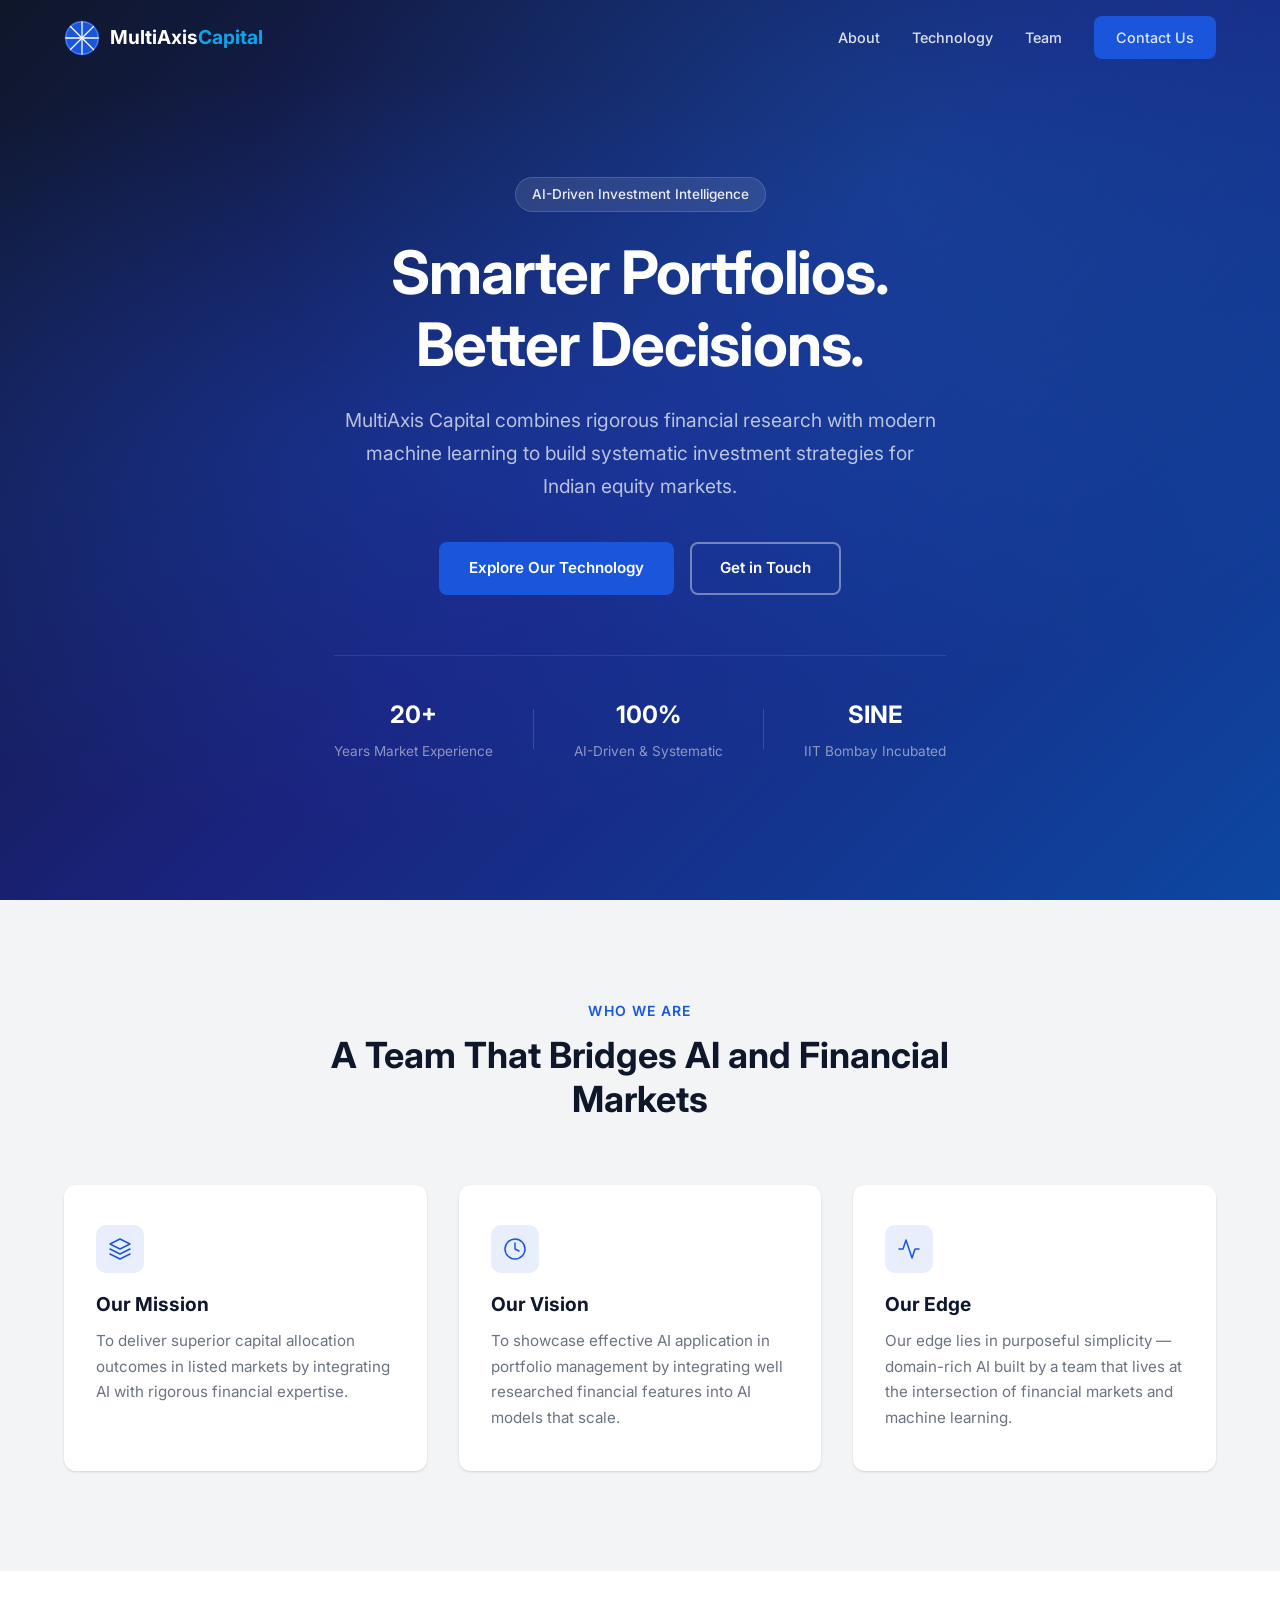
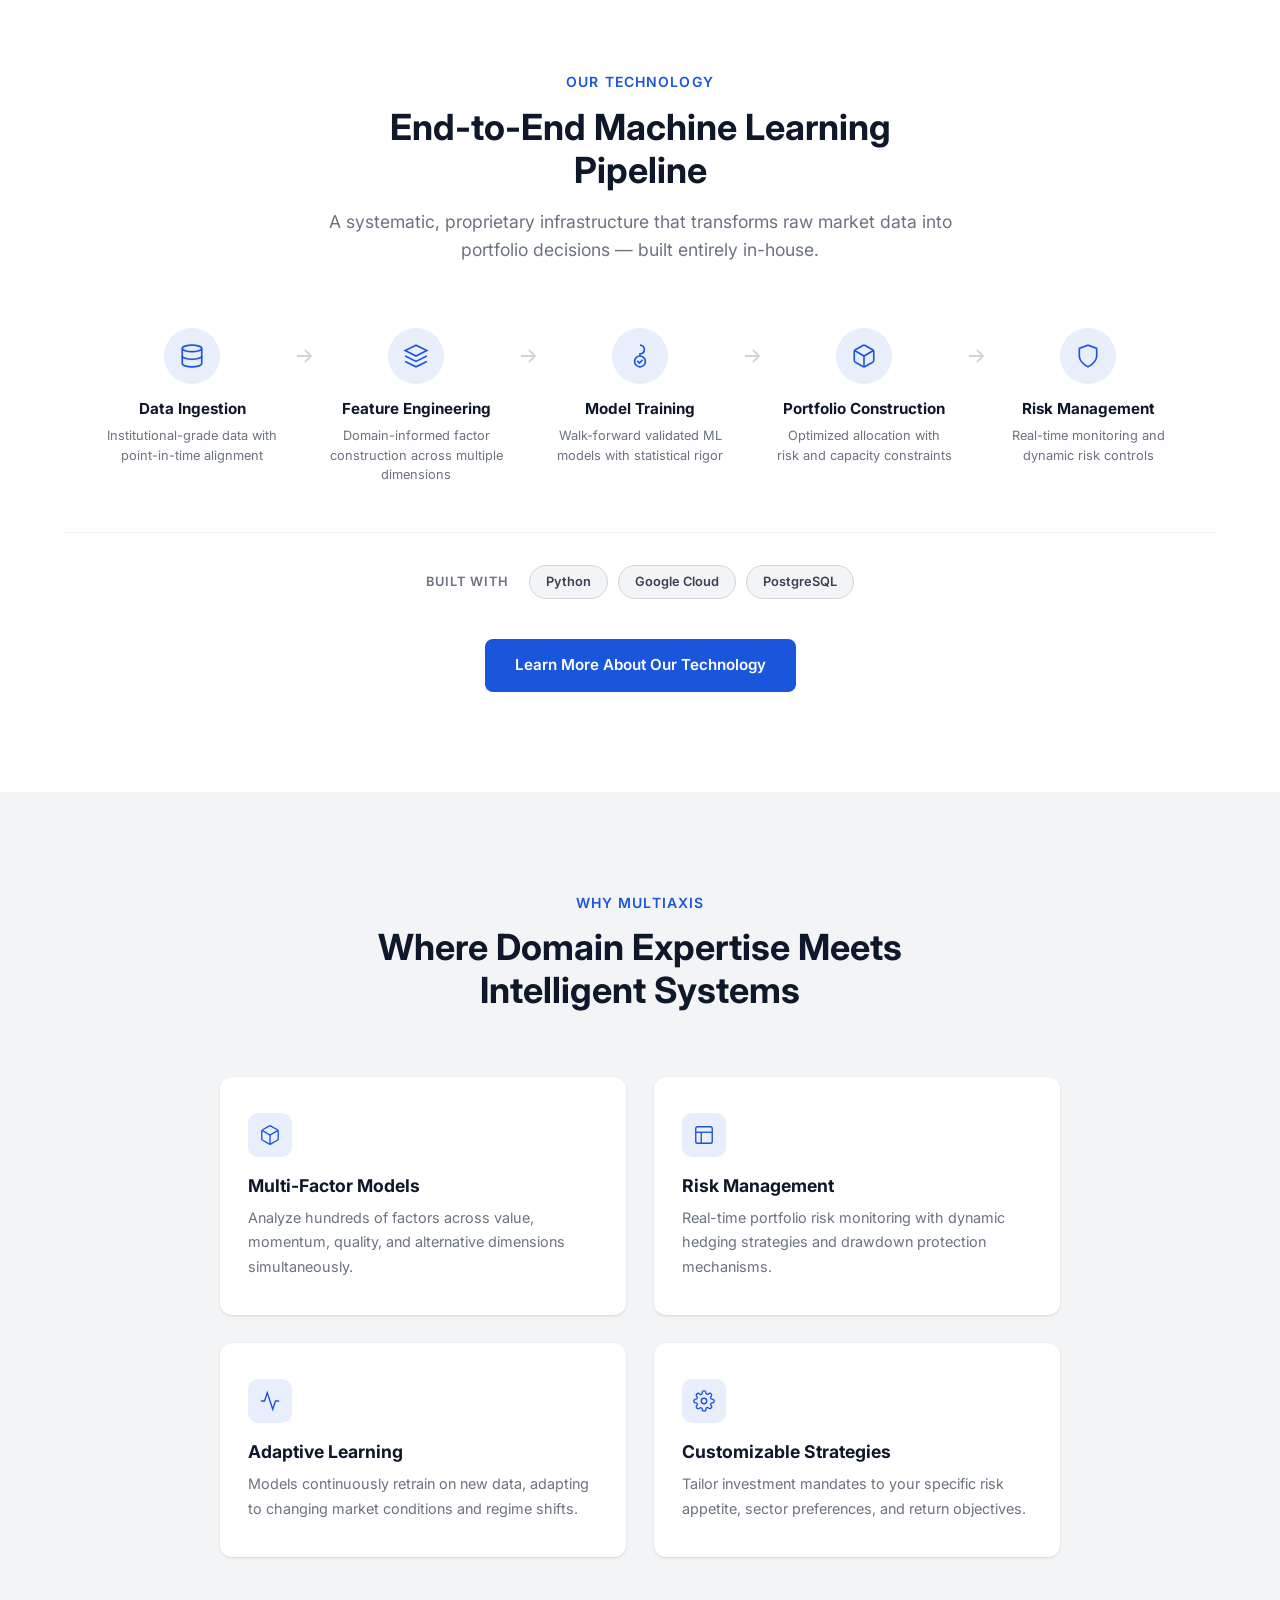
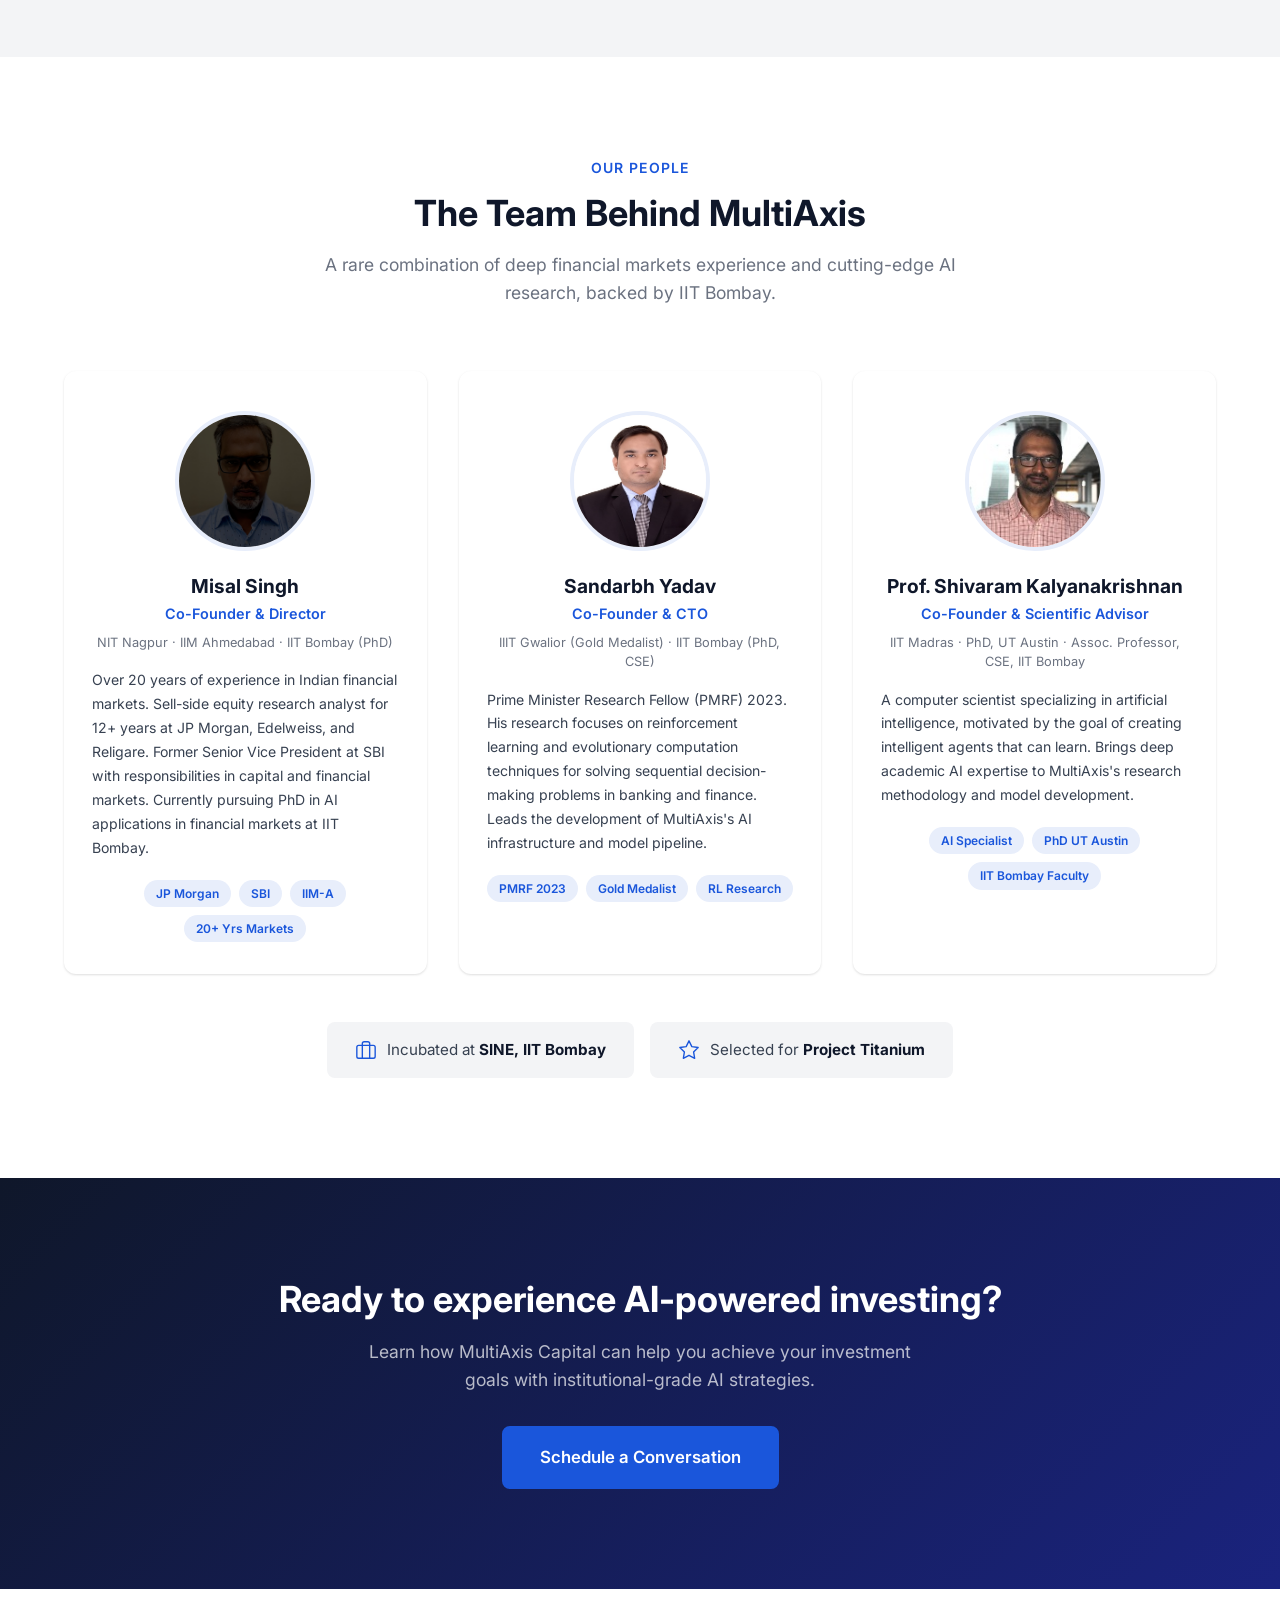
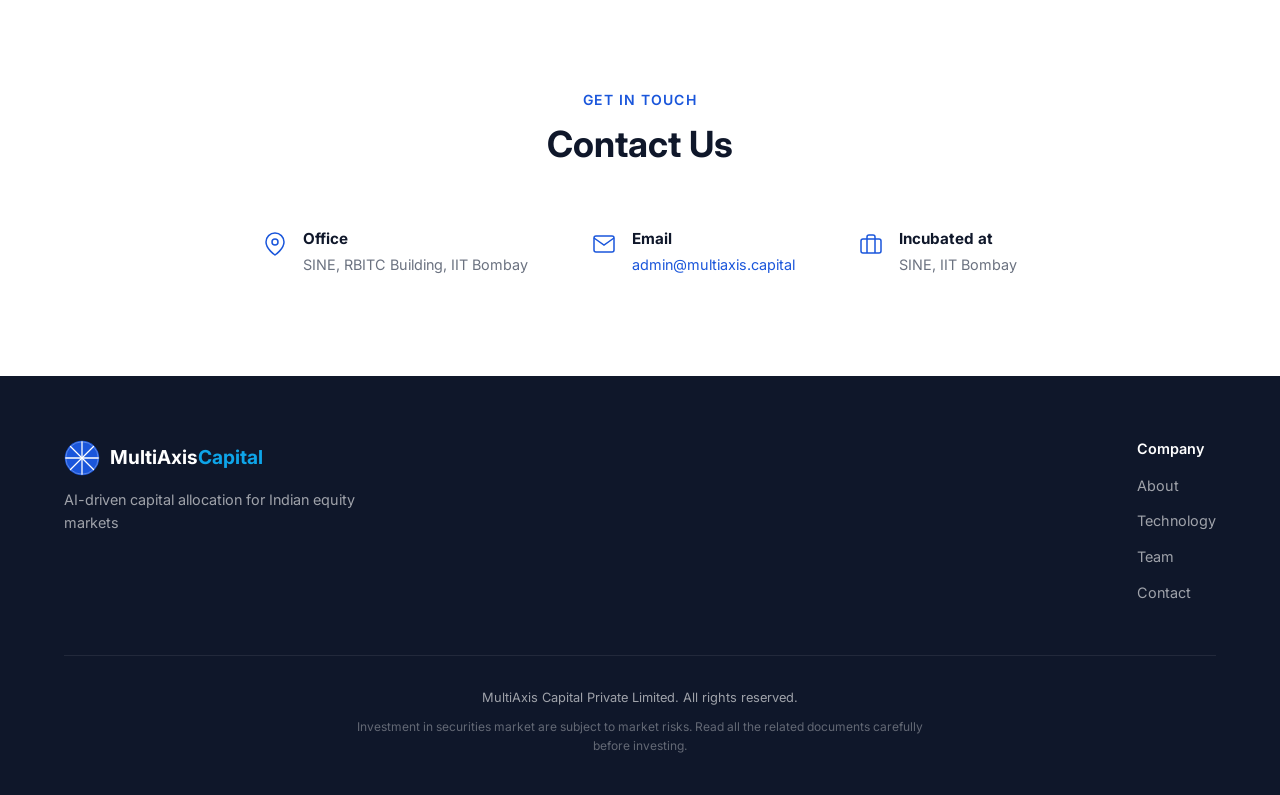
==== commit 7a7280fe: "Update office address to SINE, RBITC Building, IIT Bombay" ====
--- a/index.html
+++ b/index.html
@@ -299,7 +299,7 @@
             <svg viewBox="0 0 24 24" fill="none" stroke="currentColor" stroke-width="1.5"><path d="M21 10c0 7-9 13-9 13s-9-6-9-13a9 9 0 0118 0z"/><circle cx="12" cy="10" r="3"/></svg>
             <div>
               <h4>Office</h4>
-              <p>Mumbai, Maharashtra, India</p>
+              <p>SINE, RBITC Building, IIT Bombay</p>
             </div>
           </div>
           <div class="contact-item">
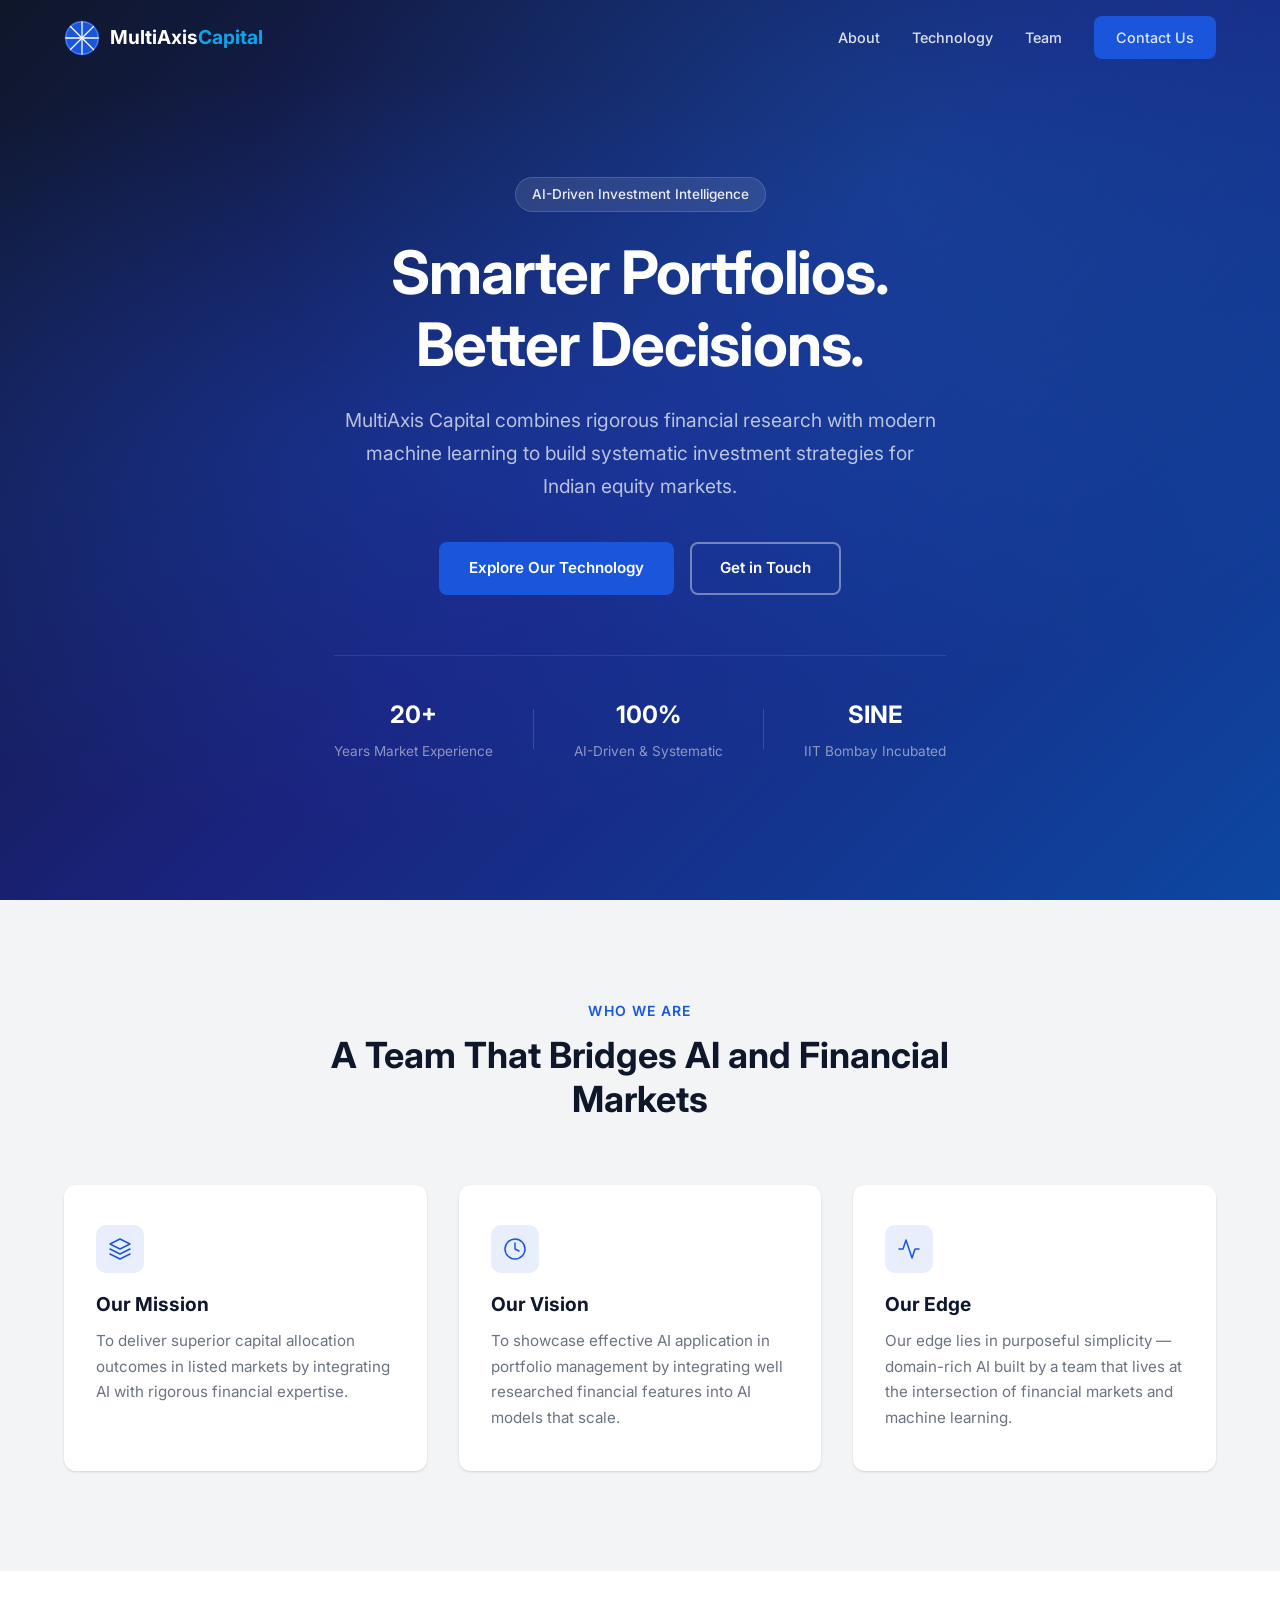
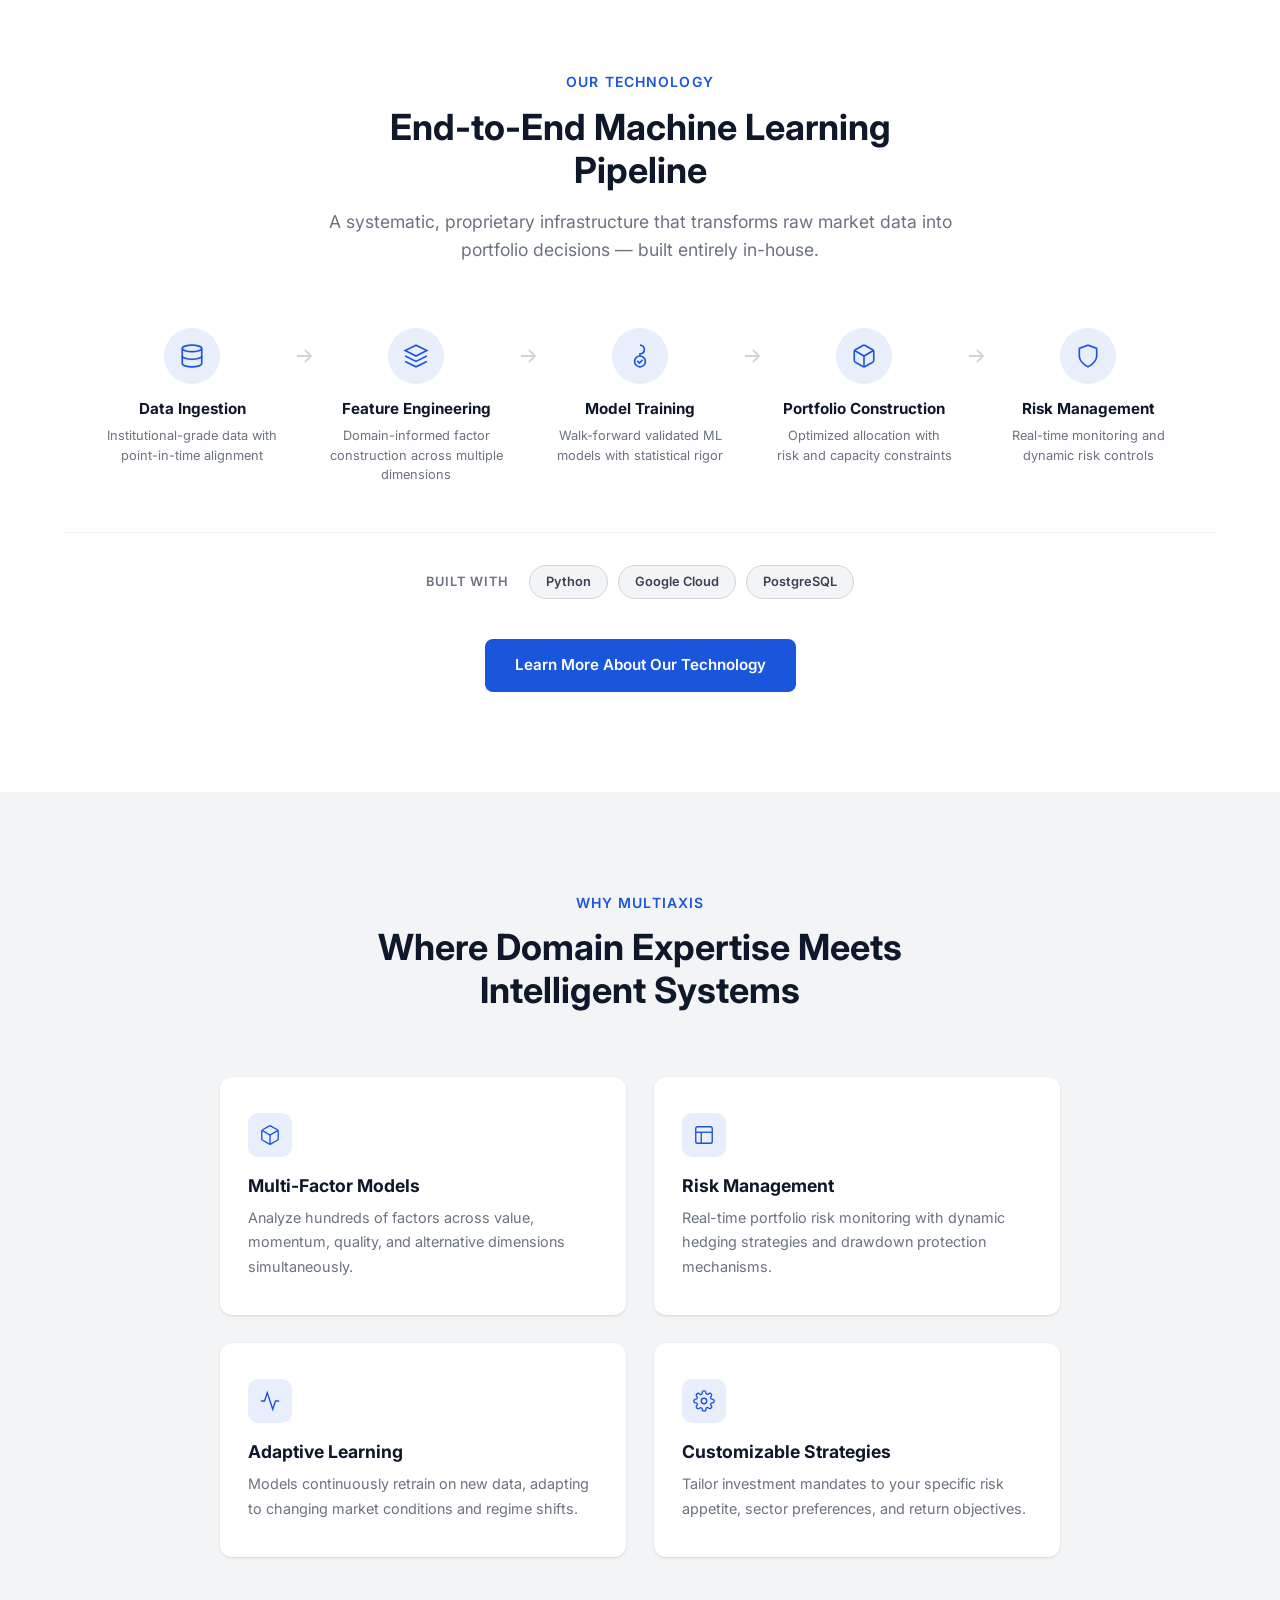
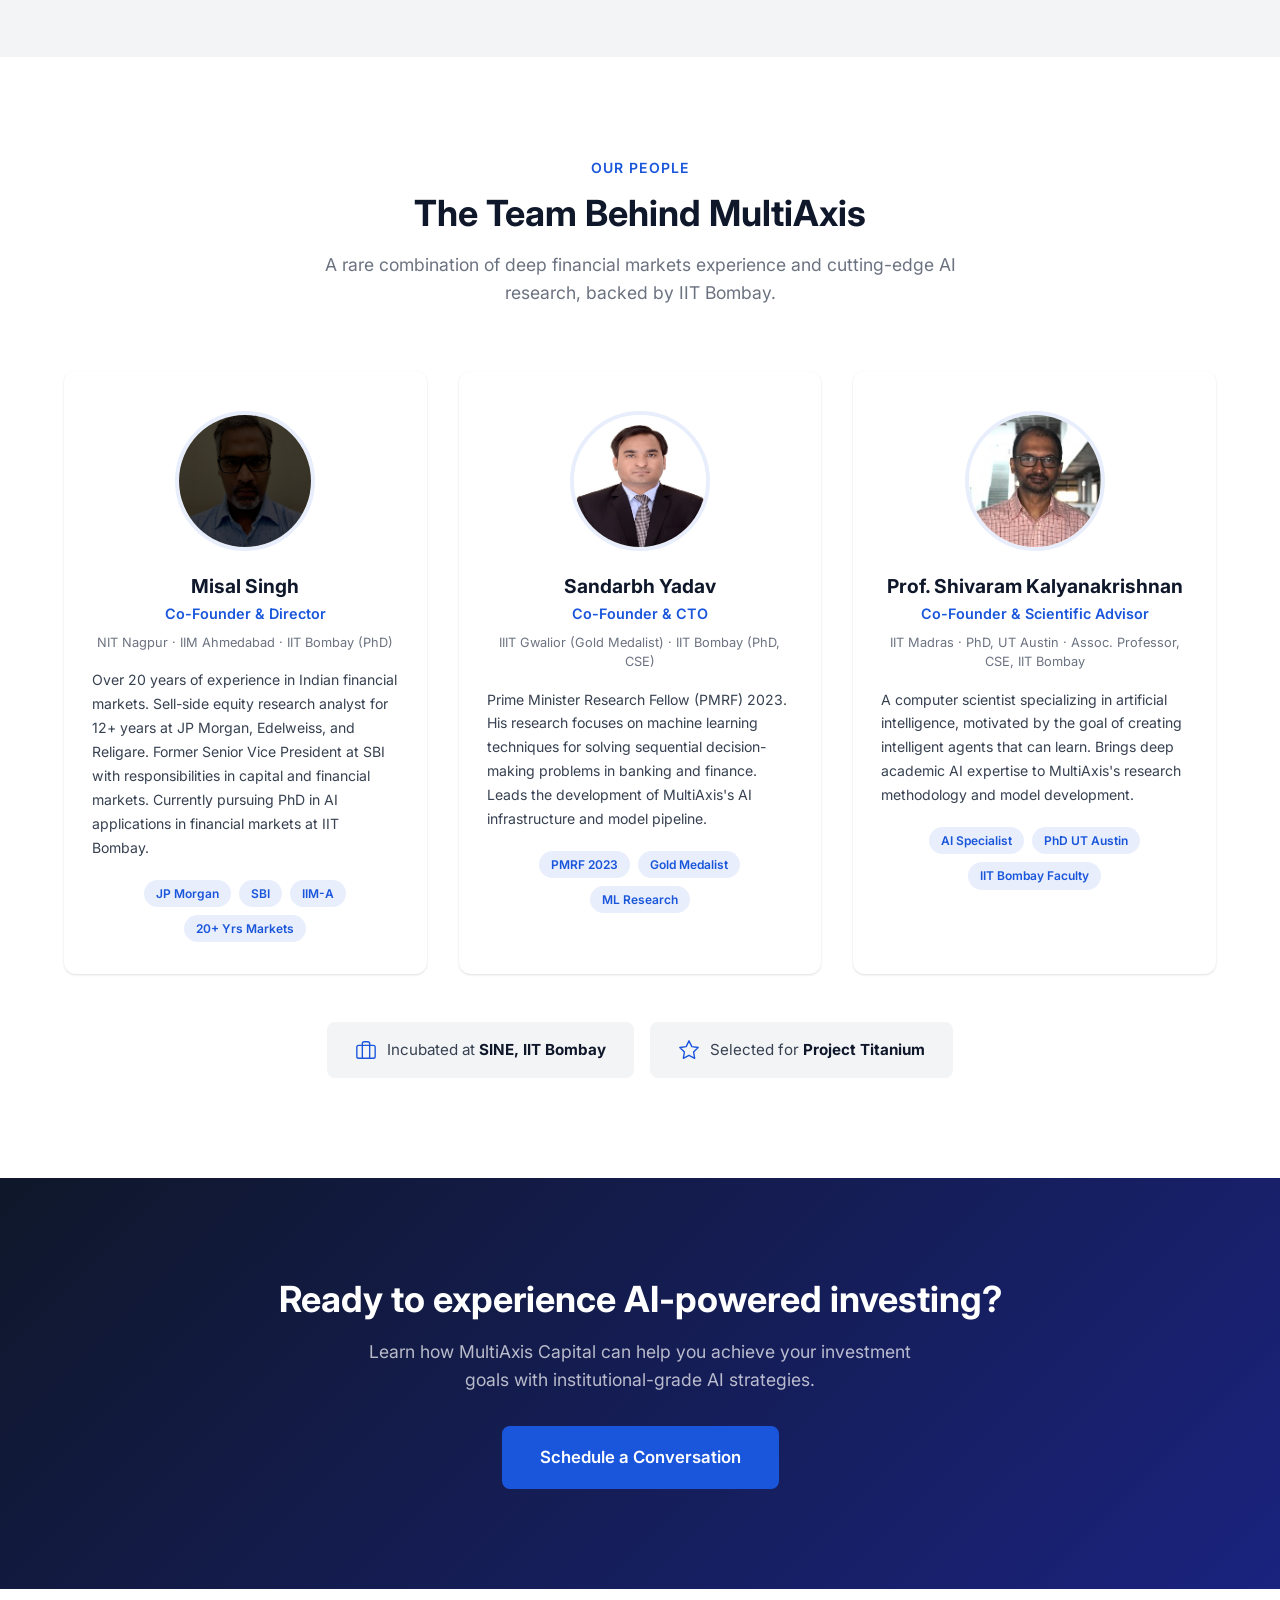
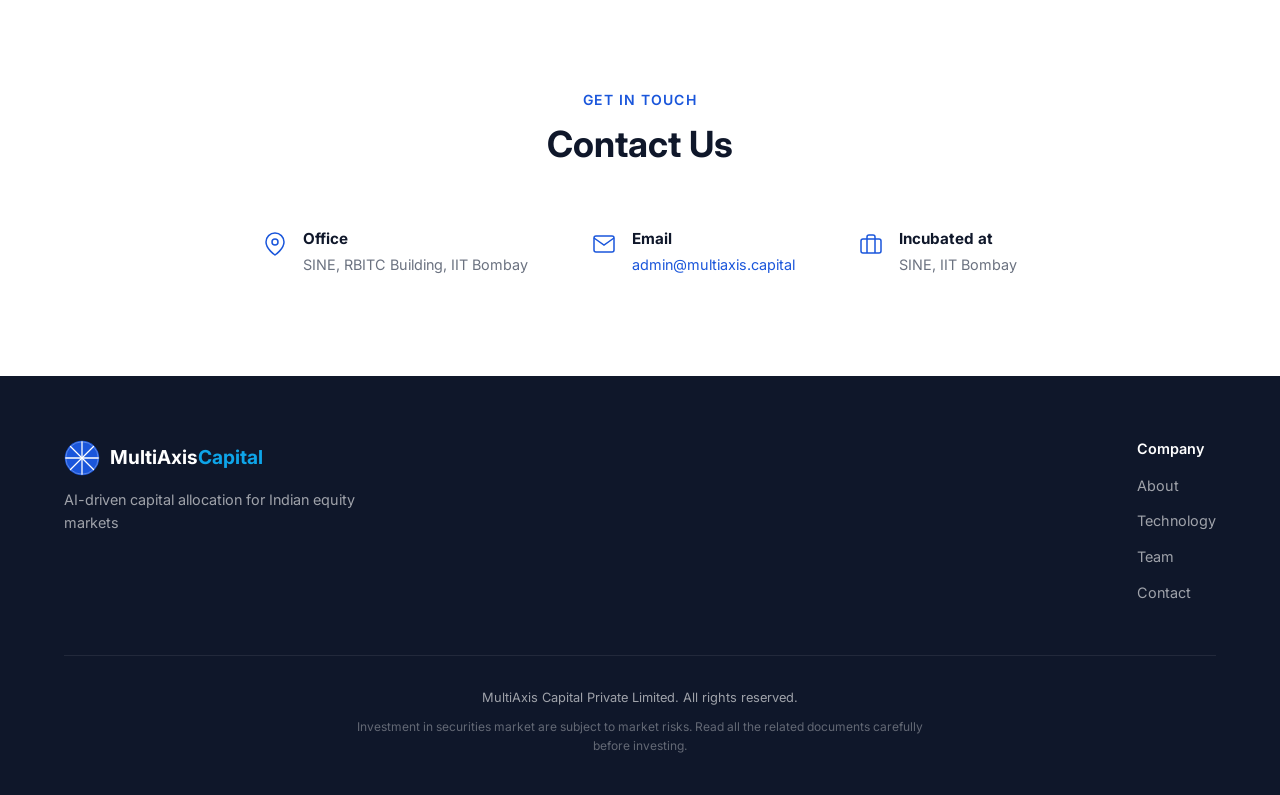
==== commit cbad1941: "Replace specific ML terminology with generic language across website" ====
--- a/index.html
+++ b/index.html
@@ -235,11 +235,11 @@
             <h3>Sandarbh Yadav</h3>
             <p class="member-title">Co-Founder & CTO</p>
             <p class="member-credentials">IIIT Gwalior (Gold Medalist) &middot; IIT Bombay (PhD, CSE)</p>
-            <p class="member-bio">Prime Minister Research Fellow (PMRF) 2023. His research focuses on reinforcement learning and evolutionary computation techniques for solving sequential decision-making problems in banking and finance. Leads the development of MultiAxis's AI infrastructure and model pipeline.</p>
+            <p class="member-bio">Prime Minister Research Fellow (PMRF) 2023. His research focuses on machine learning techniques for solving sequential decision-making problems in banking and finance. Leads the development of MultiAxis's AI infrastructure and model pipeline.</p>
             <div class="member-tags">
               <span class="member-tag">PMRF 2023</span>
               <span class="member-tag">Gold Medalist</span>
-              <span class="member-tag">RL Research</span>
+              <span class="member-tag">ML Research</span>
             </div>
           </div>
         </div>
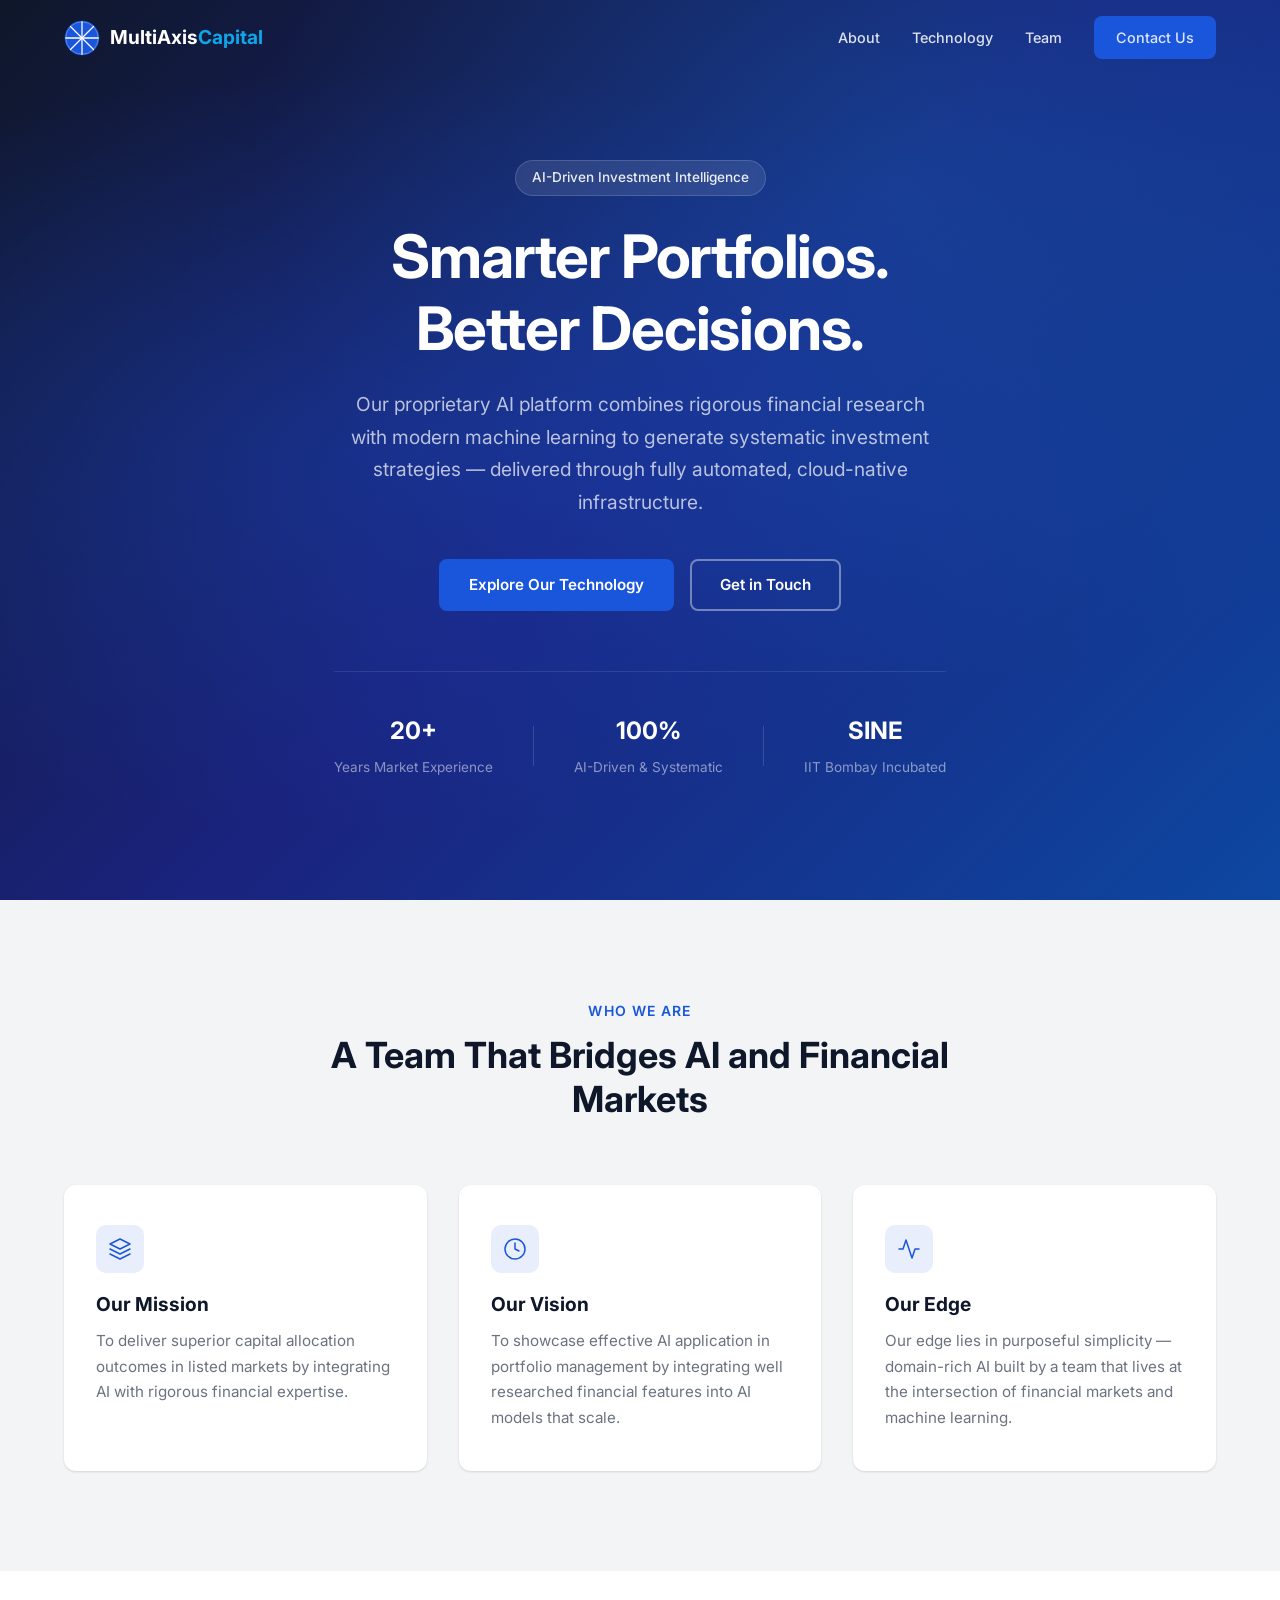
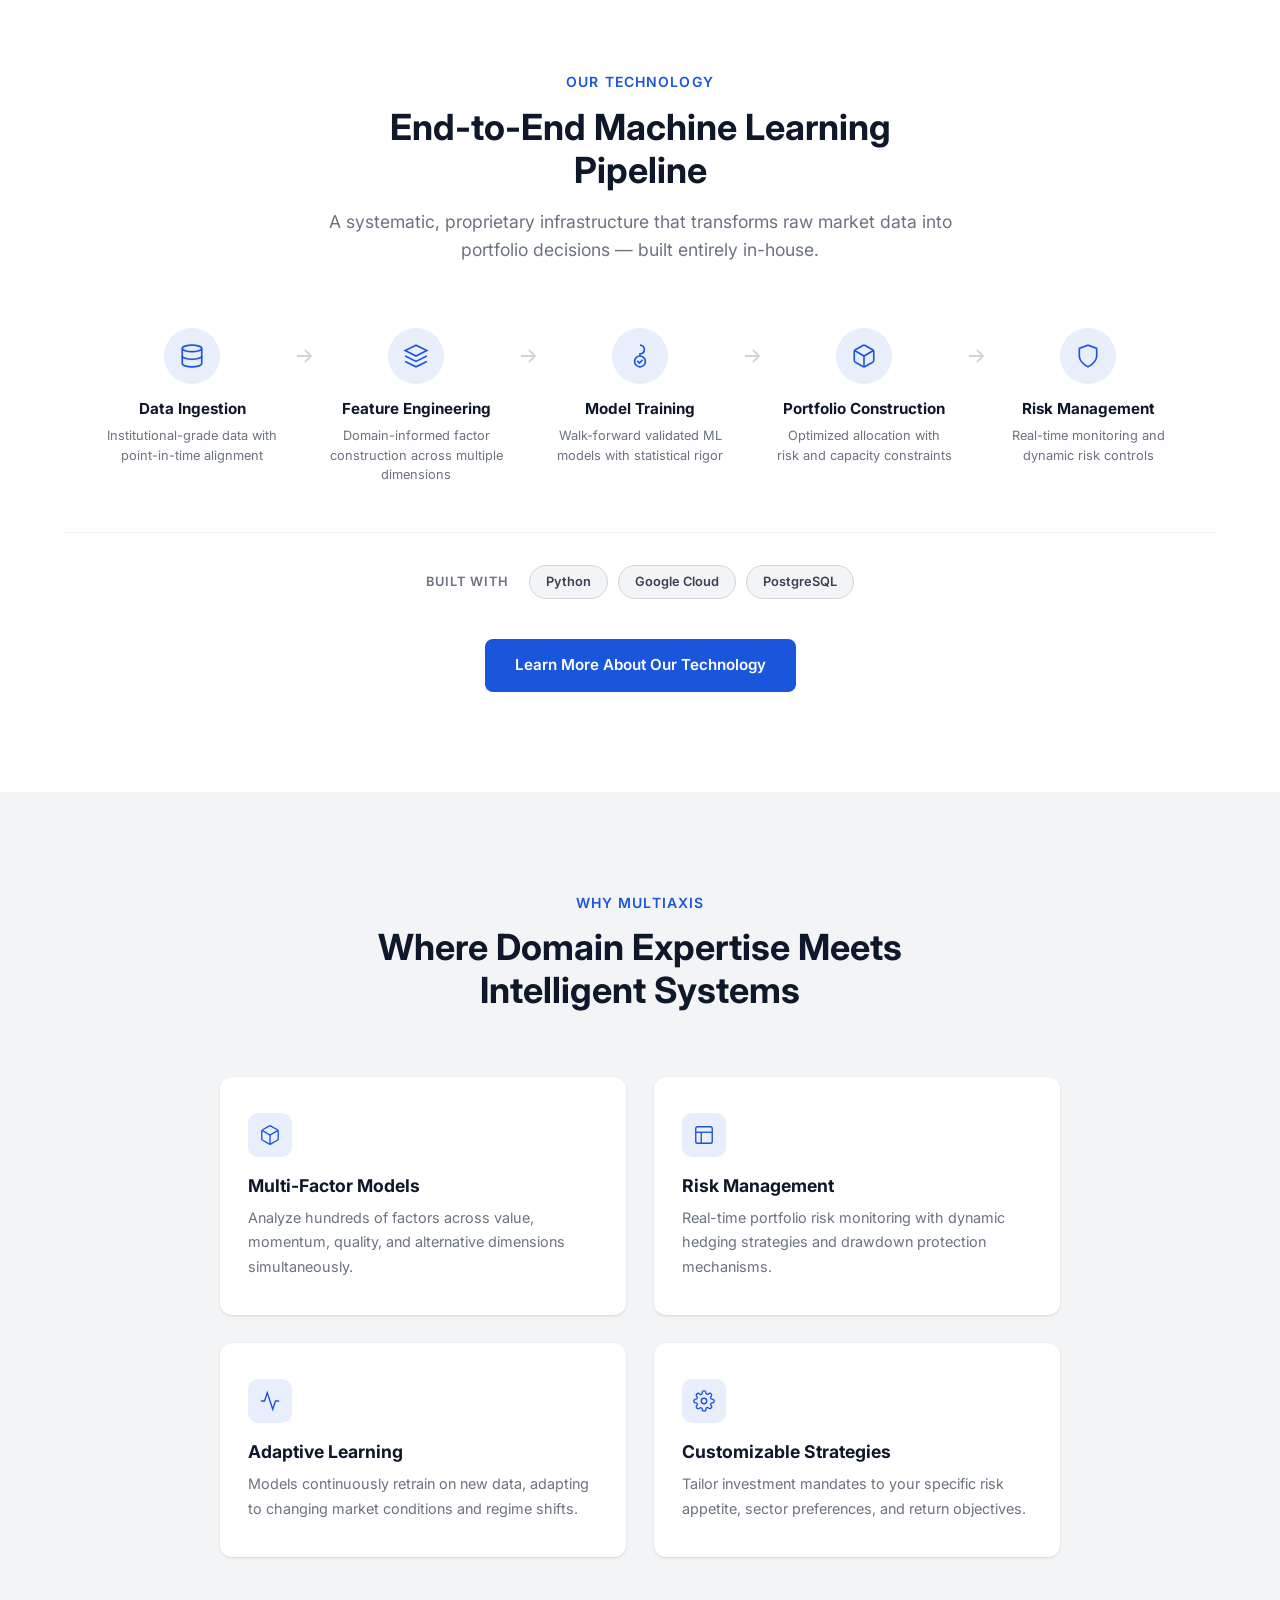
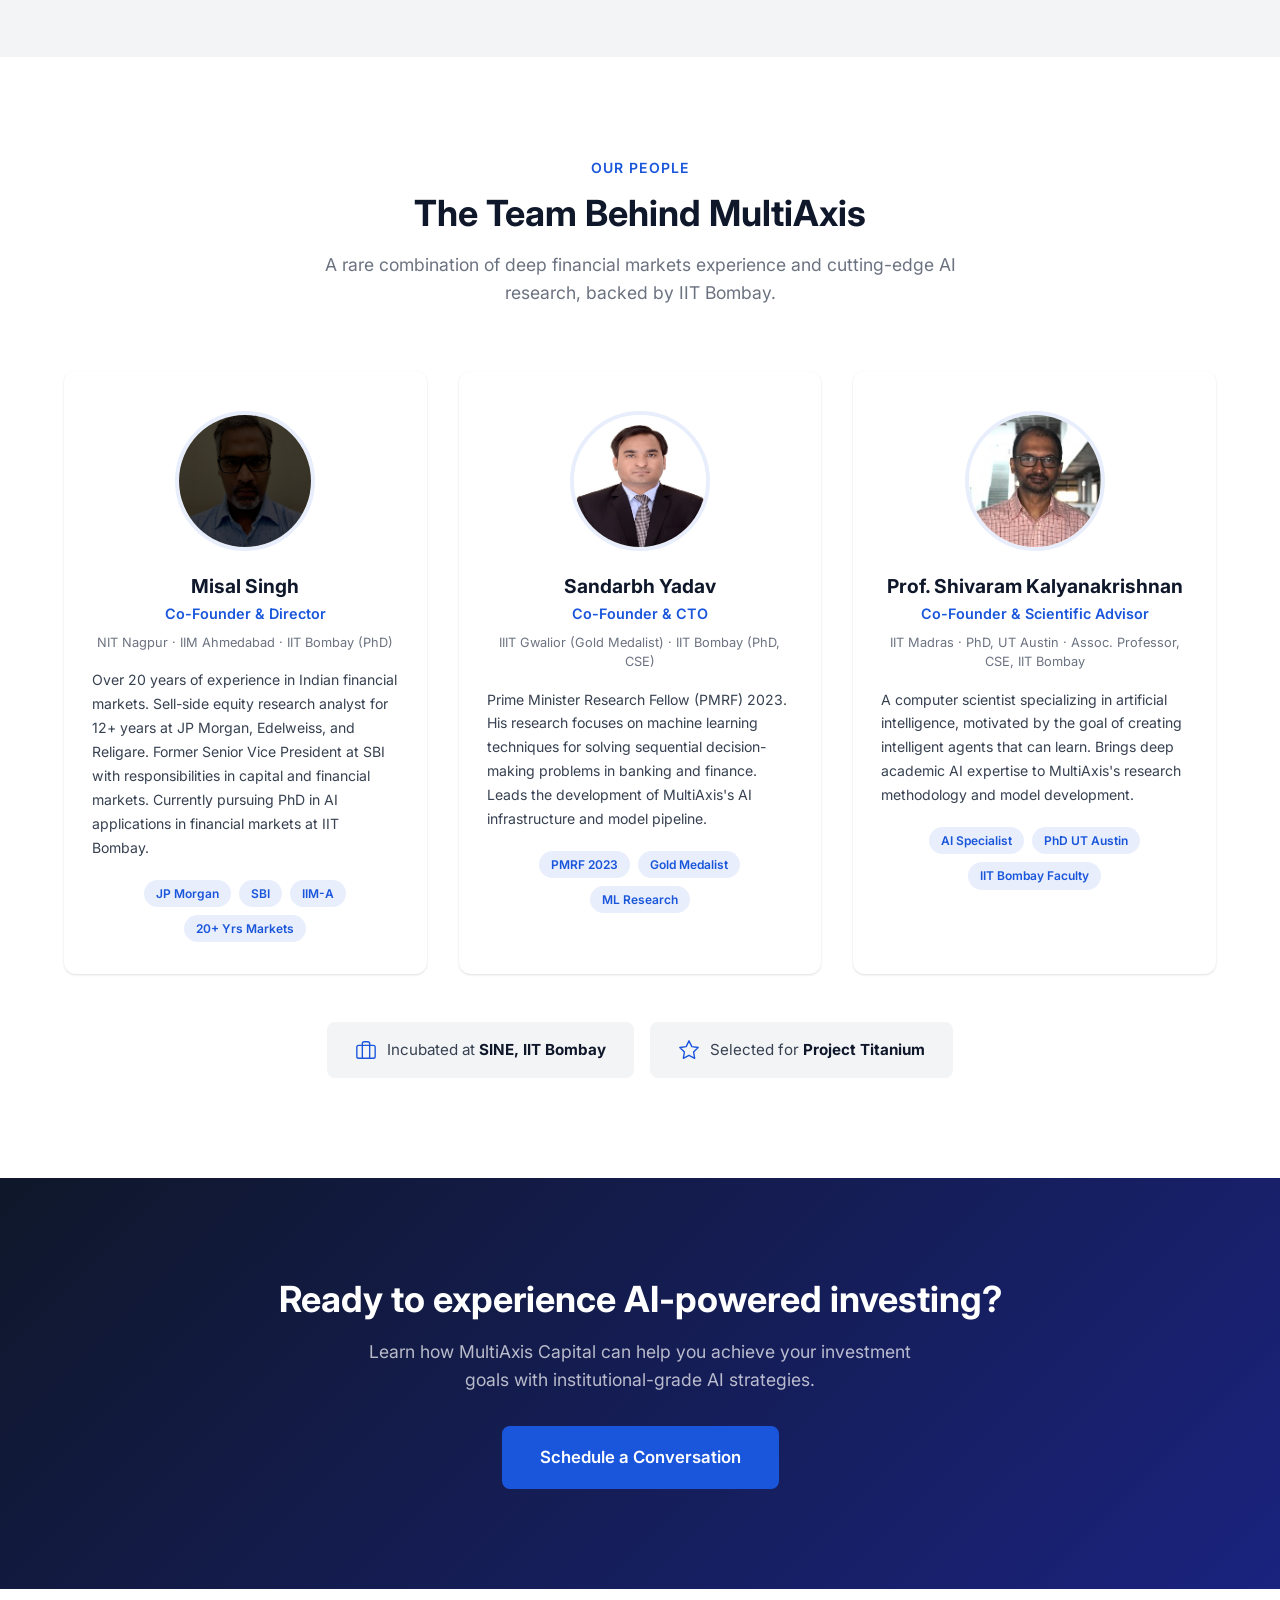
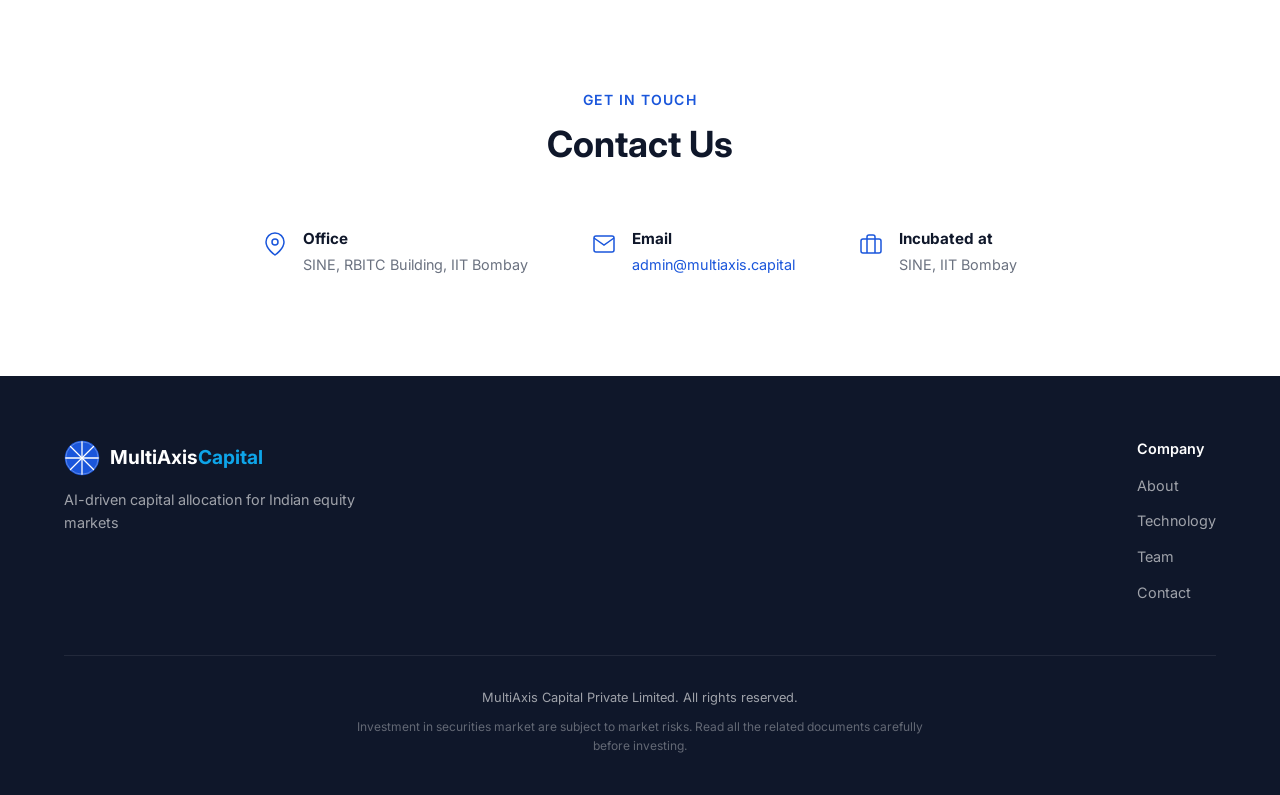
==== commit 64d240f3: "Update hero subtitle to emphasize digital-native platform delivery" ====
--- a/index.html
+++ b/index.html
@@ -37,7 +37,7 @@
     <div class="container hero-content">
       <p class="hero-tag">AI-Driven Investment Intelligence</p>
       <h1>Smarter Portfolios.<br>Better Decisions.</h1>
-      <p class="hero-subtitle">MultiAxis Capital combines rigorous financial research with modern machine learning to build systematic investment strategies for Indian equity markets.</p>
+      <p class="hero-subtitle">Our proprietary AI platform combines rigorous financial research with modern machine learning to generate systematic investment strategies — delivered through fully automated, cloud-native infrastructure.</p>
       <div class="hero-actions">
         <a href="technology.html" class="btn btn-primary">Explore Our Technology</a>
         <a href="#contact" class="btn btn-outline">Get in Touch</a>
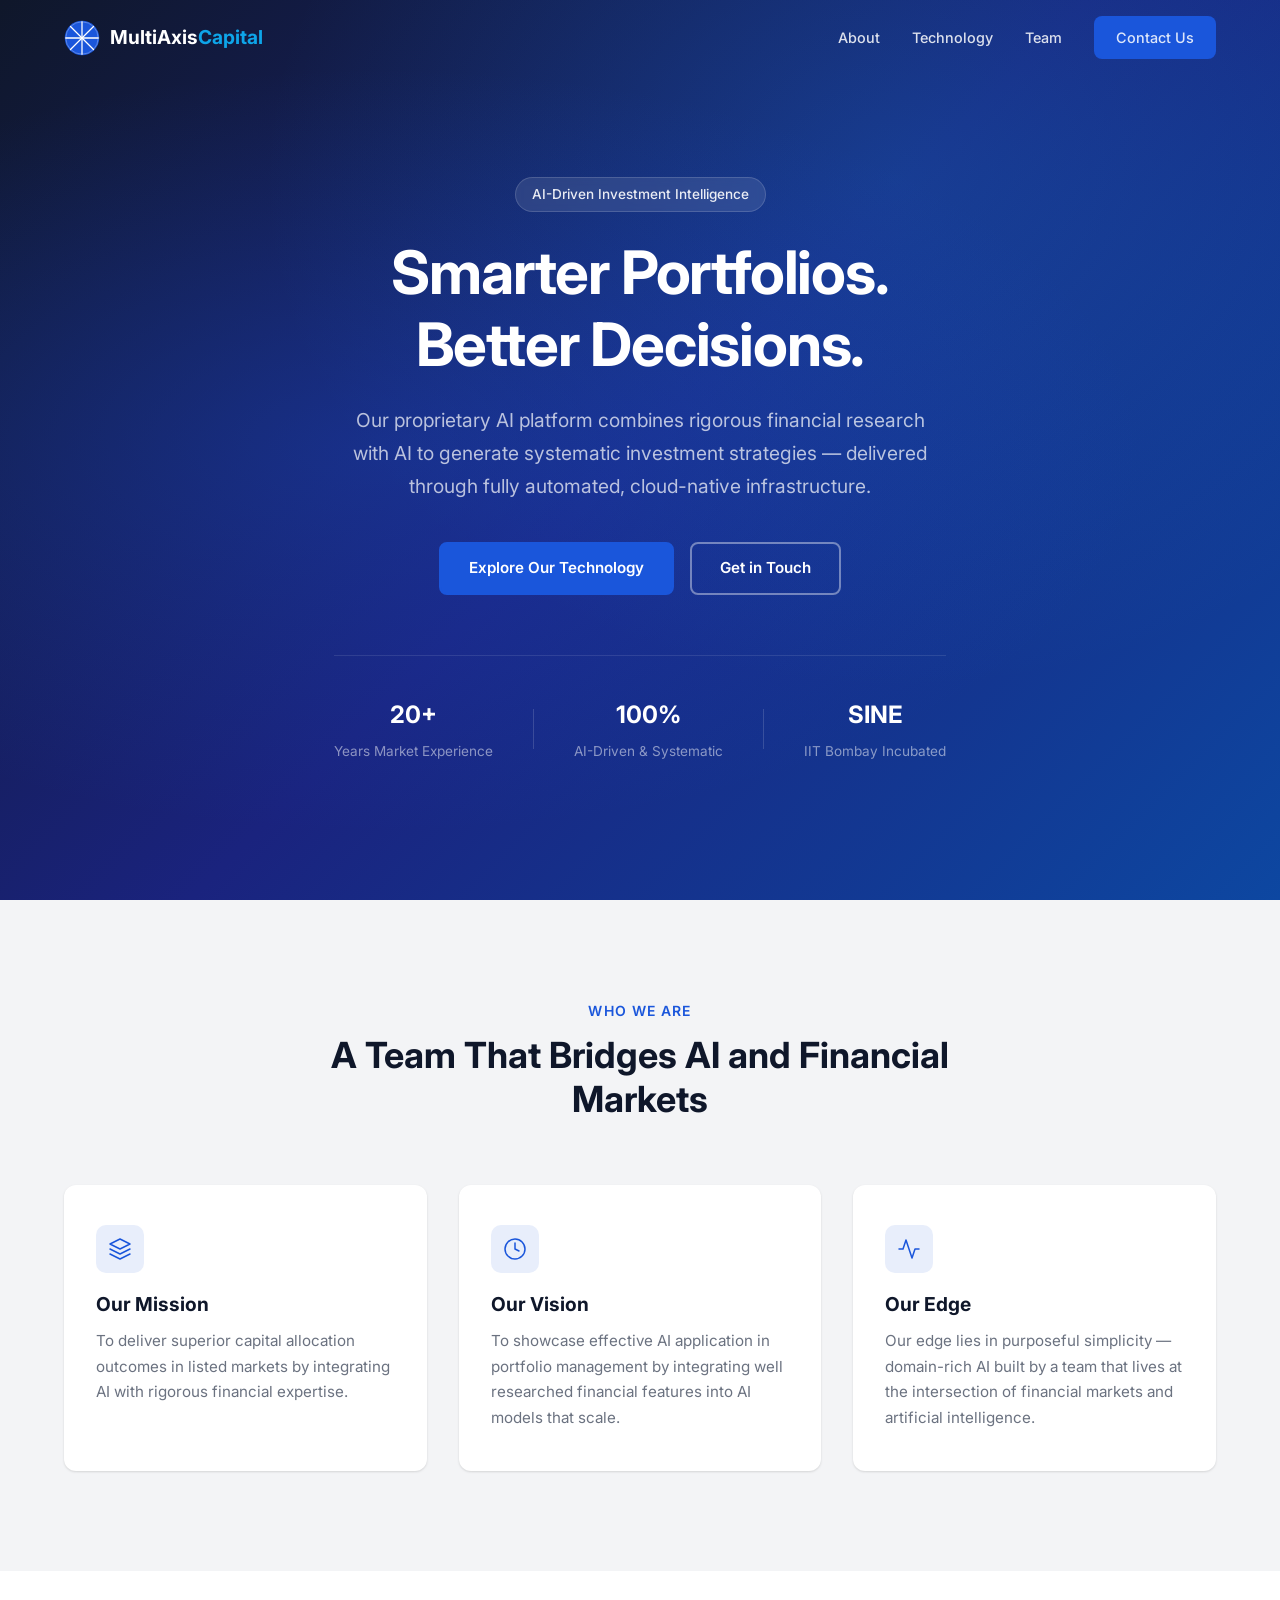
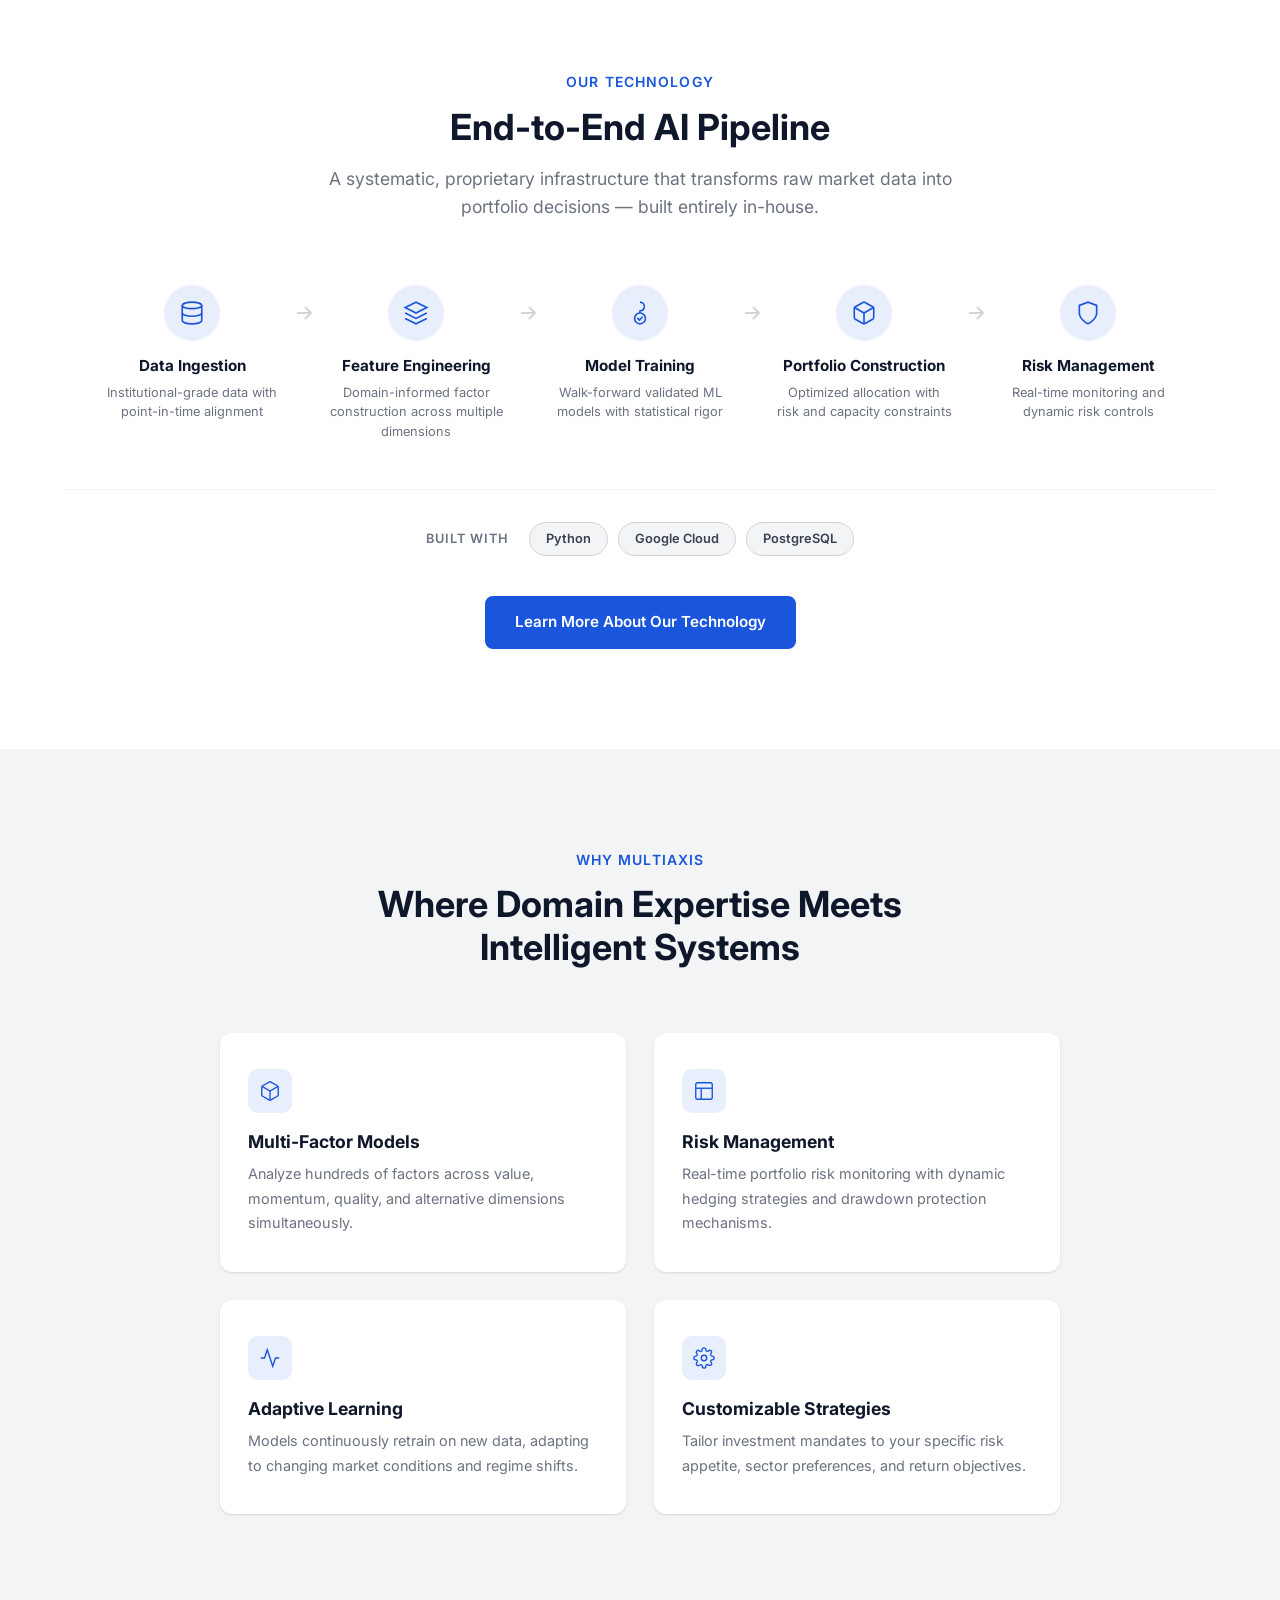
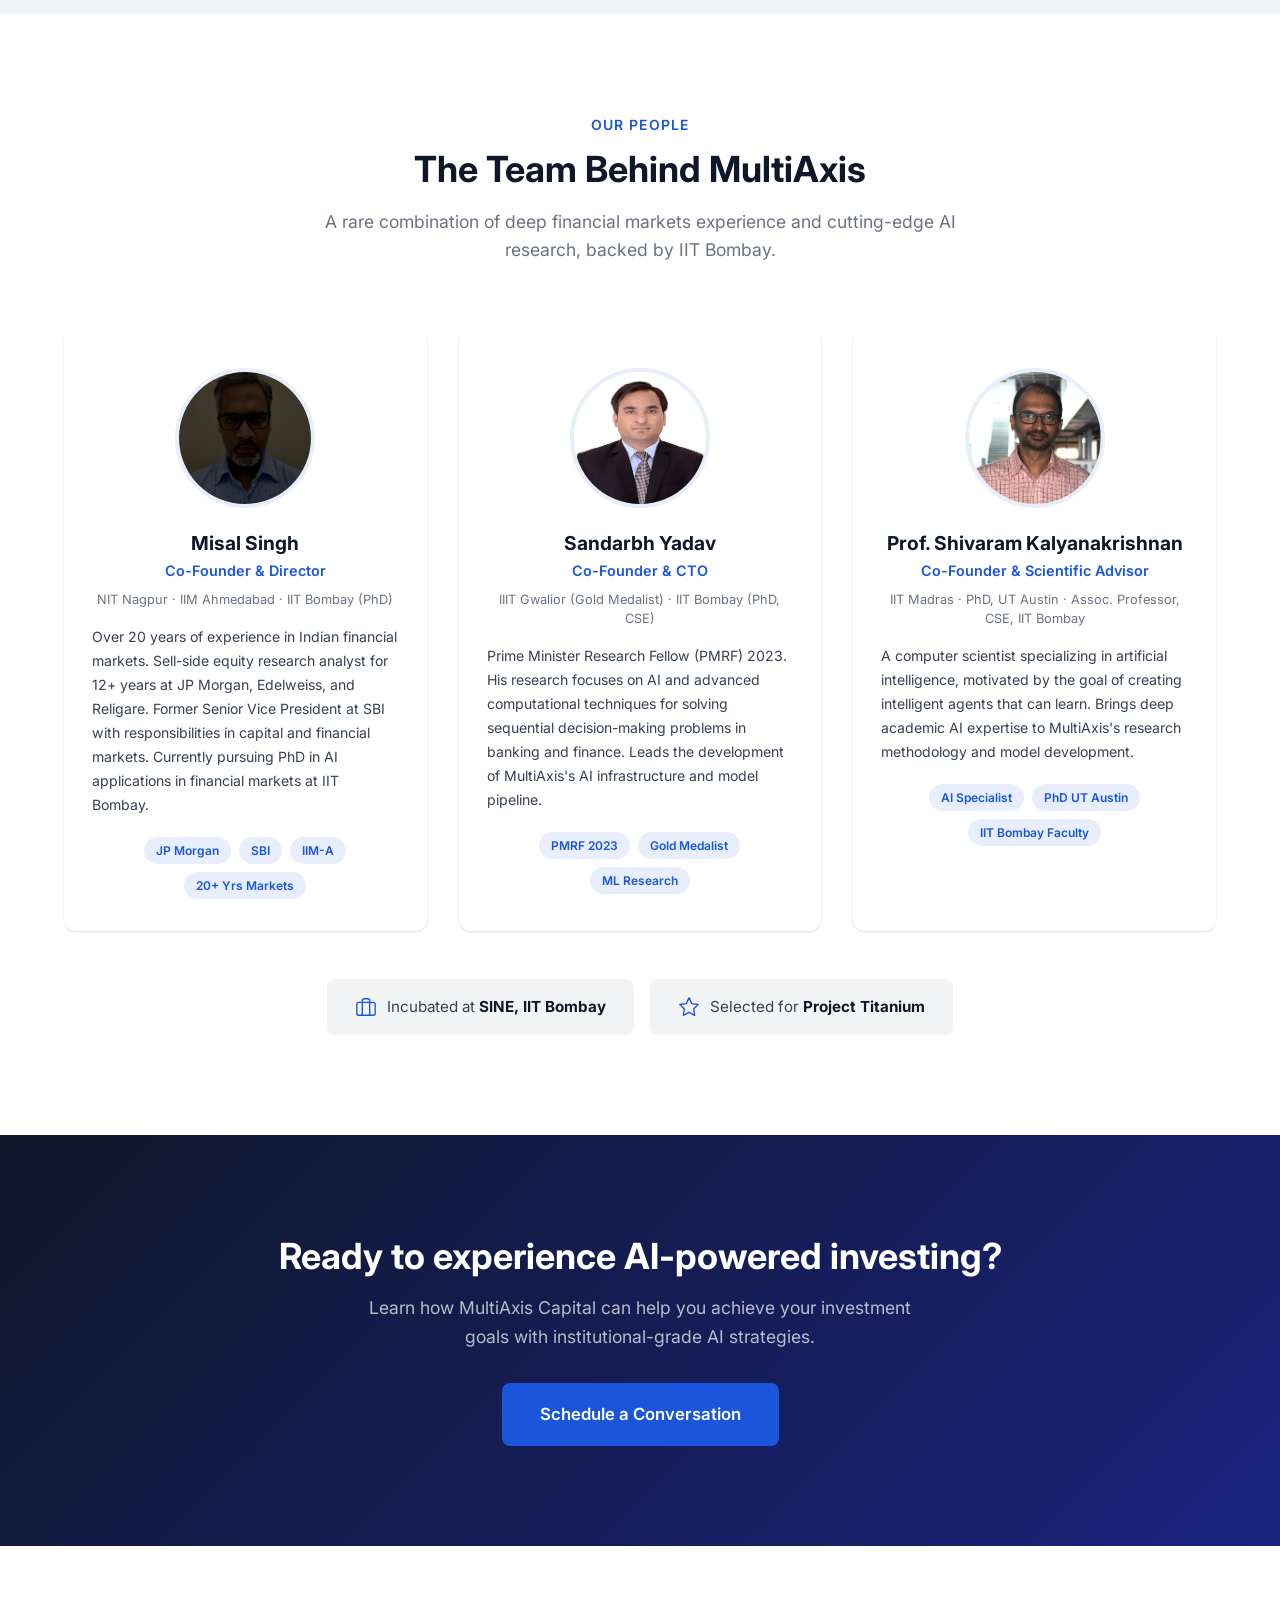
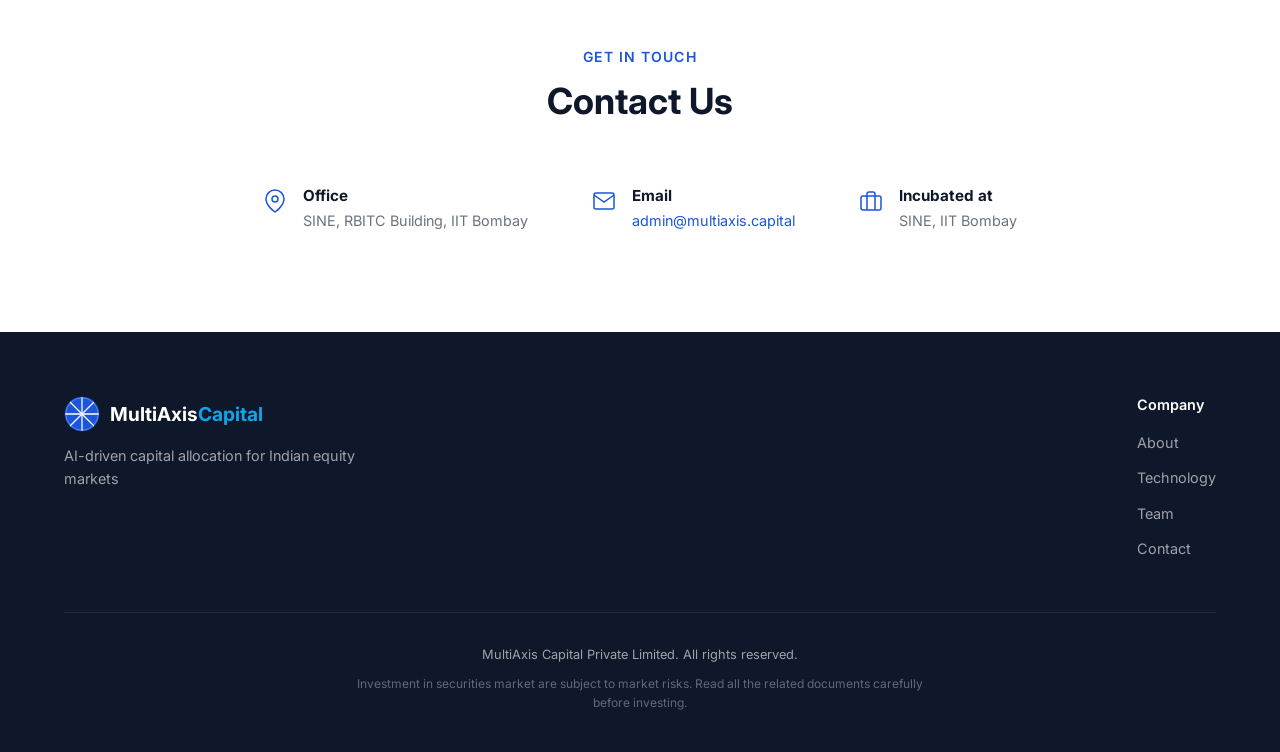
==== commit 80cfd72c: "Shift terminology from machine learning to AI across website" ====
--- a/index.html
+++ b/index.html
@@ -4,7 +4,7 @@
   <meta charset="UTF-8">
   <meta name="viewport" content="width=device-width, initial-scale=1.0">
   <title>MultiAxis Capital | AI-Powered Portfolio Management</title>
-  <meta name="description" content="MultiAxis Capital Private Limited - Combining rigorous financial research with modern machine learning to build systematic investment strategies for Indian equity markets.">
+  <meta name="description" content="MultiAxis Capital Private Limited - Combining rigorous financial research with artificial intelligence to build systematic investment strategies for Indian equity markets.">
   <link rel="stylesheet" href="styles.css">
   <link rel="preconnect" href="https://fonts.googleapis.com">
   <link rel="preconnect" href="https://fonts.gstatic.com" crossorigin>
@@ -37,7 +37,7 @@
     <div class="container hero-content">
       <p class="hero-tag">AI-Driven Investment Intelligence</p>
       <h1>Smarter Portfolios.<br>Better Decisions.</h1>
-      <p class="hero-subtitle">Our proprietary AI platform combines rigorous financial research with modern machine learning to generate systematic investment strategies — delivered through fully automated, cloud-native infrastructure.</p>
+      <p class="hero-subtitle">Our proprietary AI platform combines rigorous financial research with AI to generate systematic investment strategies — delivered through fully automated, cloud-native infrastructure.</p>
       <div class="hero-actions">
         <a href="technology.html" class="btn btn-primary">Explore Our Technology</a>
         <a href="#contact" class="btn btn-outline">Get in Touch</a>
@@ -88,7 +88,7 @@
             <svg viewBox="0 0 24 24" fill="none" stroke="currentColor" stroke-width="1.5" stroke-linecap="round" stroke-linejoin="round"><path d="M22 12h-4l-3 9L9 3l-3 9H2"/></svg>
           </div>
           <h3>Our Edge</h3>
-          <p>Our edge lies in purposeful simplicity — domain-rich AI built by a team that lives at the intersection of financial markets and machine learning.</p>
+          <p>Our edge lies in purposeful simplicity — domain-rich AI built by a team that lives at the intersection of financial markets and artificial intelligence.</p>
         </div>
       </div>
     </div>
@@ -99,7 +99,7 @@
     <div class="container">
       <div class="section-header">
         <p class="section-tag">Our Technology</p>
-        <h2>End-to-End Machine Learning Pipeline</h2>
+        <h2>End-to-End AI Pipeline</h2>
         <p class="section-desc">A systematic, proprietary infrastructure that transforms raw market data into portfolio decisions — built entirely in-house.</p>
       </div>
       <div class="pipeline">
@@ -235,7 +235,7 @@
             <h3>Sandarbh Yadav</h3>
             <p class="member-title">Co-Founder & CTO</p>
             <p class="member-credentials">IIIT Gwalior (Gold Medalist) &middot; IIT Bombay (PhD, CSE)</p>
-            <p class="member-bio">Prime Minister Research Fellow (PMRF) 2023. His research focuses on machine learning techniques for solving sequential decision-making problems in banking and finance. Leads the development of MultiAxis's AI infrastructure and model pipeline.</p>
+            <p class="member-bio">Prime Minister Research Fellow (PMRF) 2023. His research focuses on AI and advanced computational techniques for solving sequential decision-making problems in banking and finance. Leads the development of MultiAxis's AI infrastructure and model pipeline.</p>
             <div class="member-tags">
               <span class="member-tag">PMRF 2023</span>
               <span class="member-tag">Gold Medalist</span>
